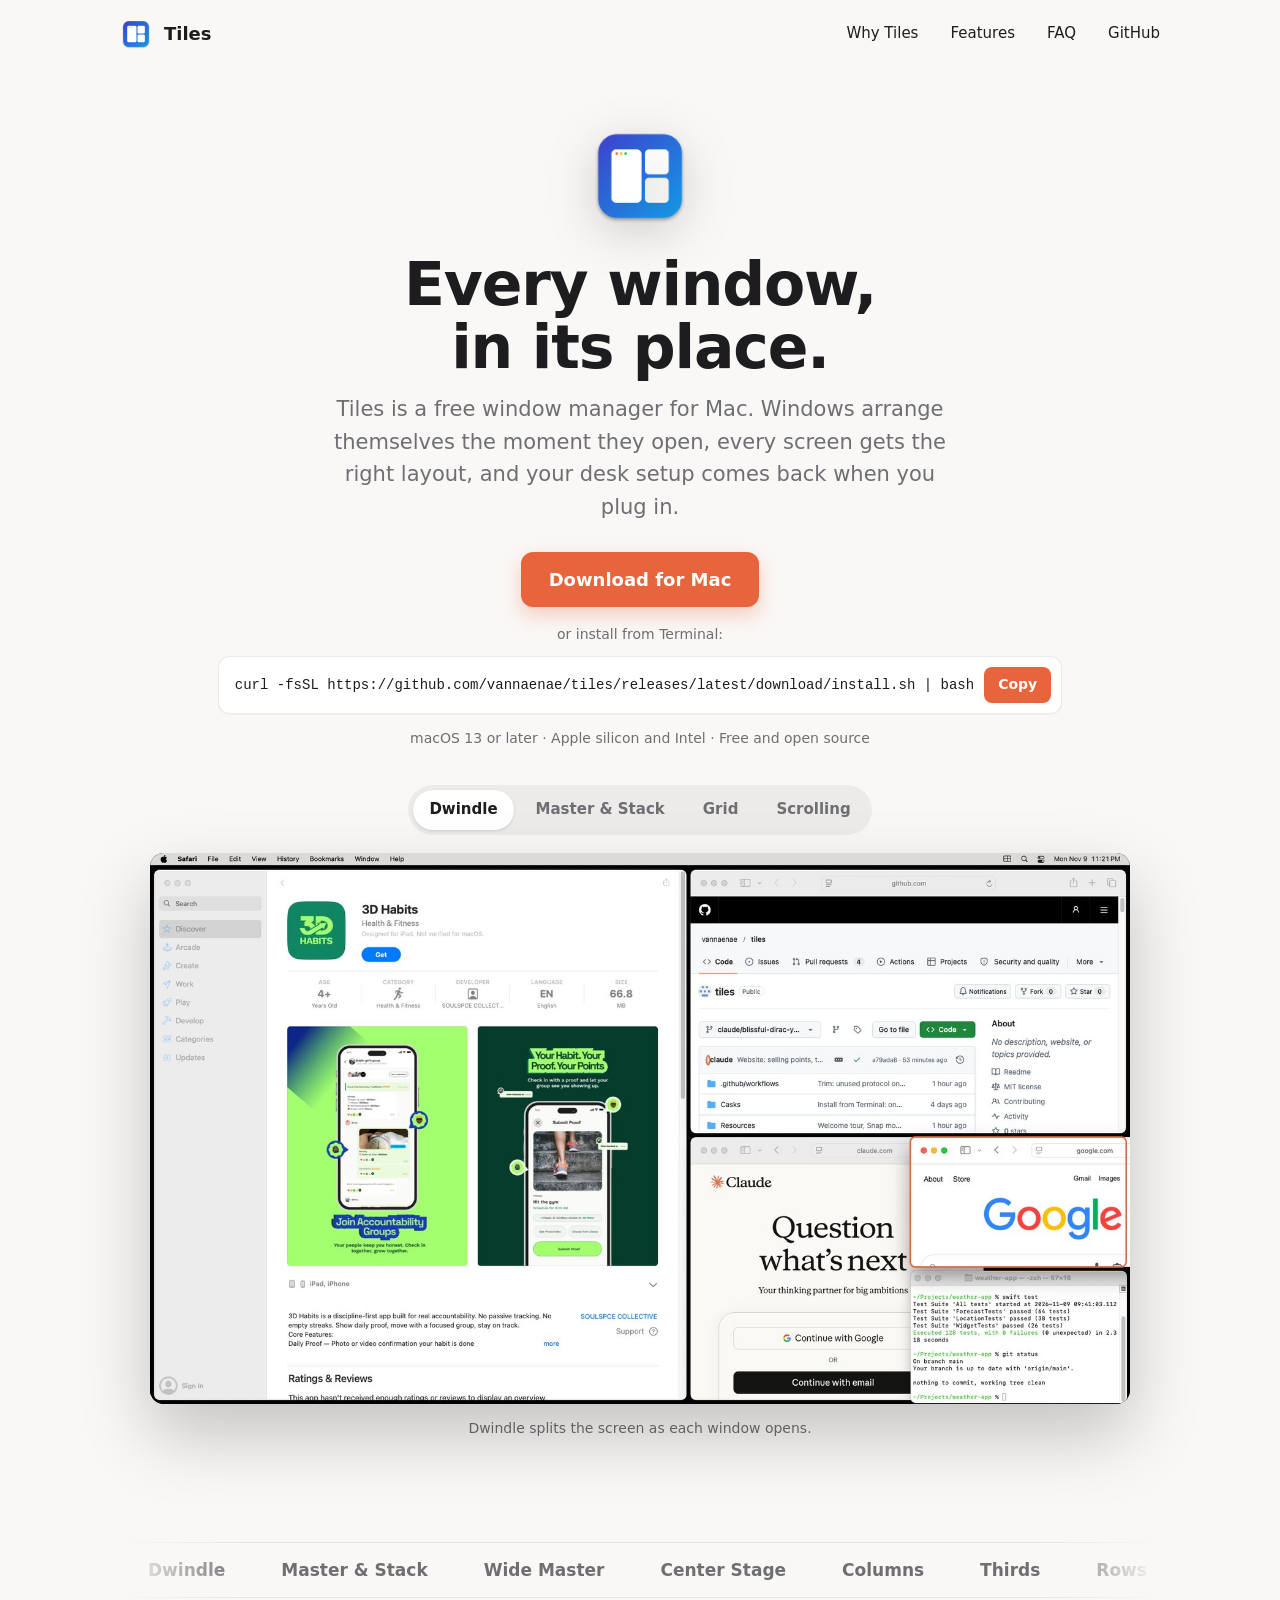
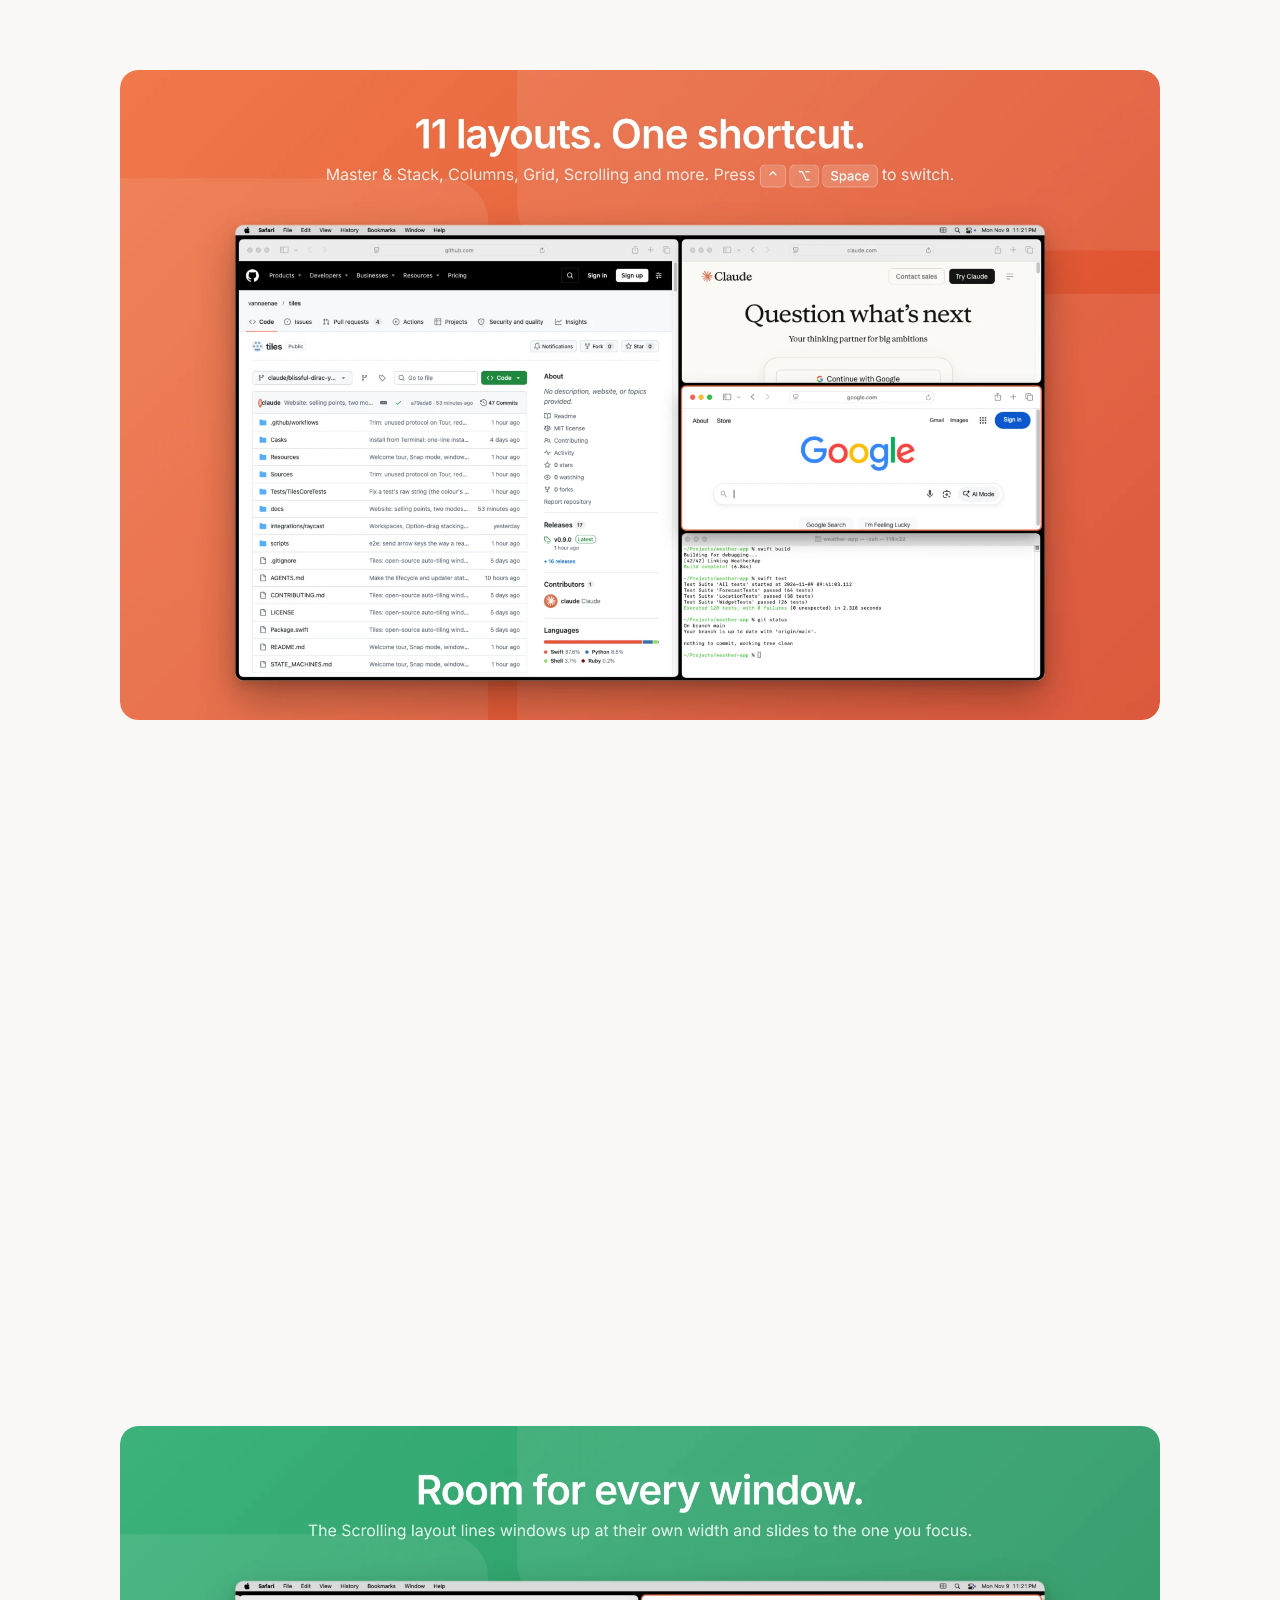
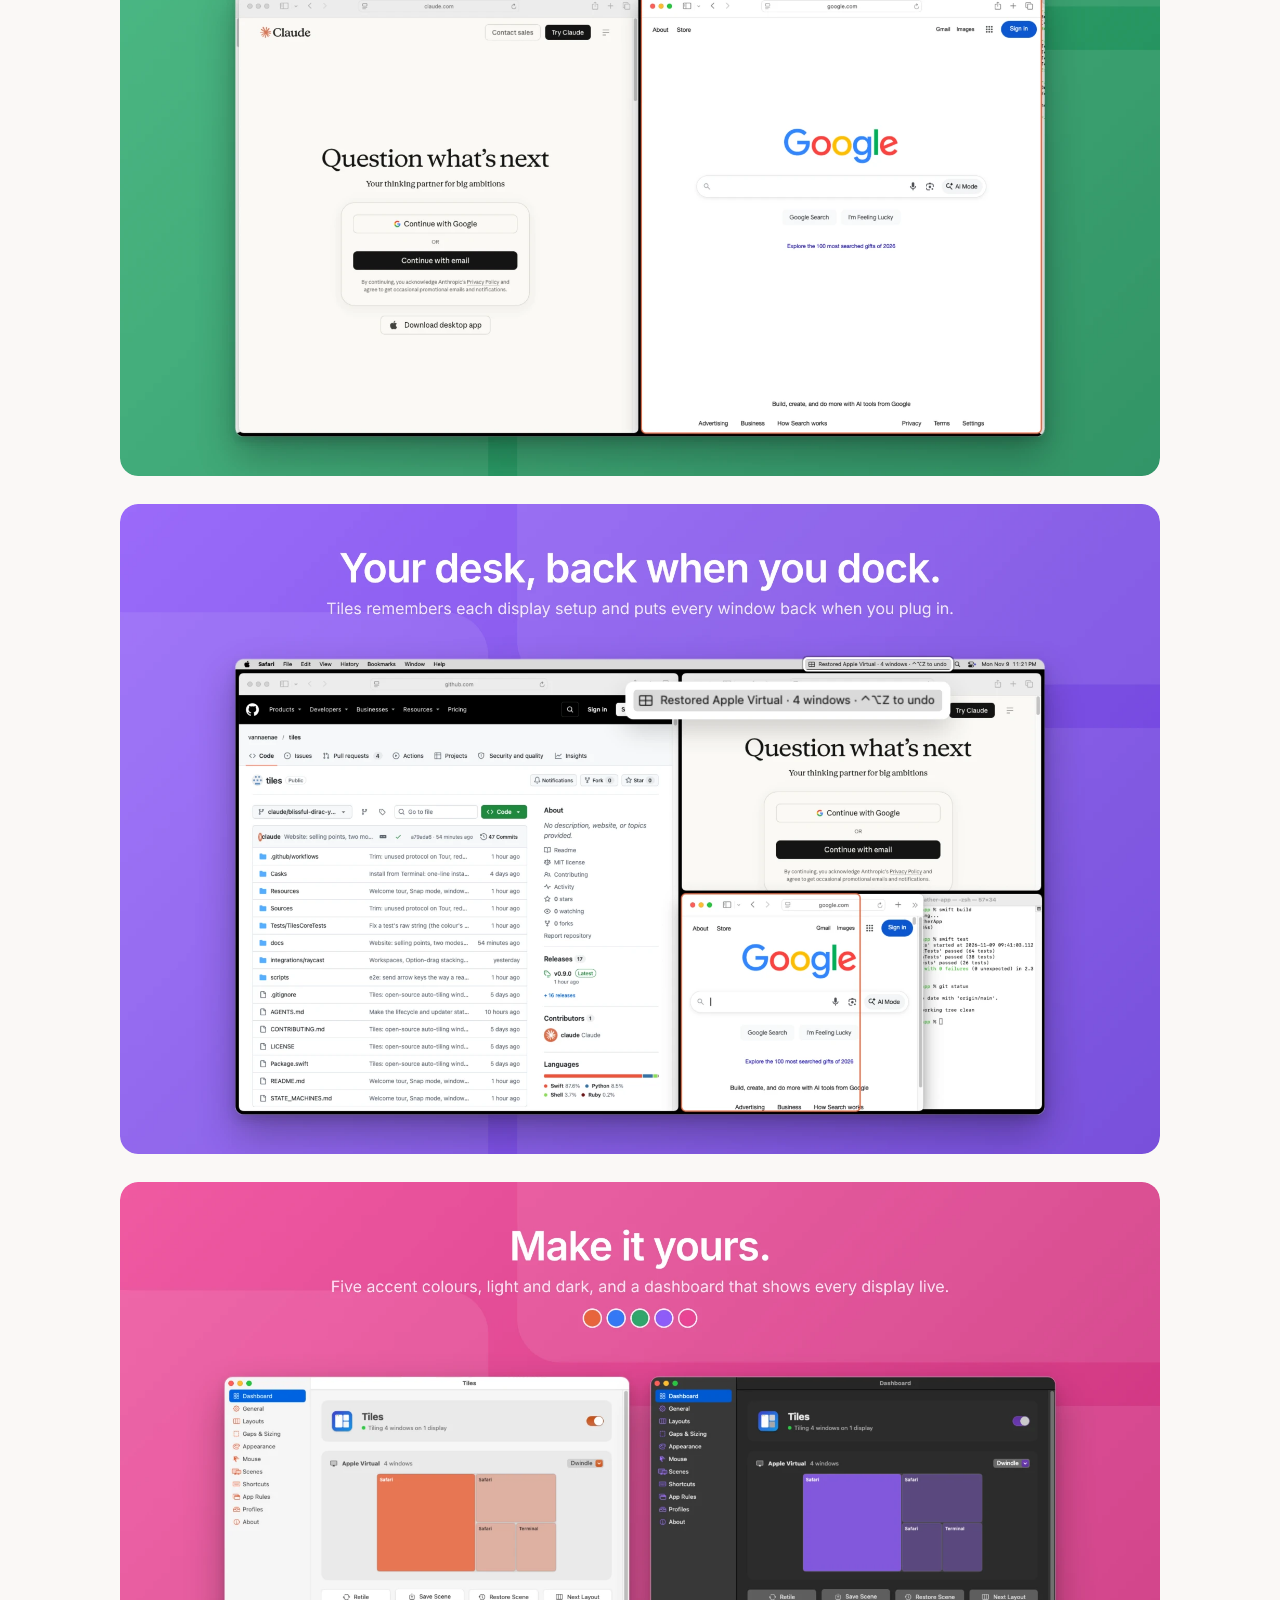
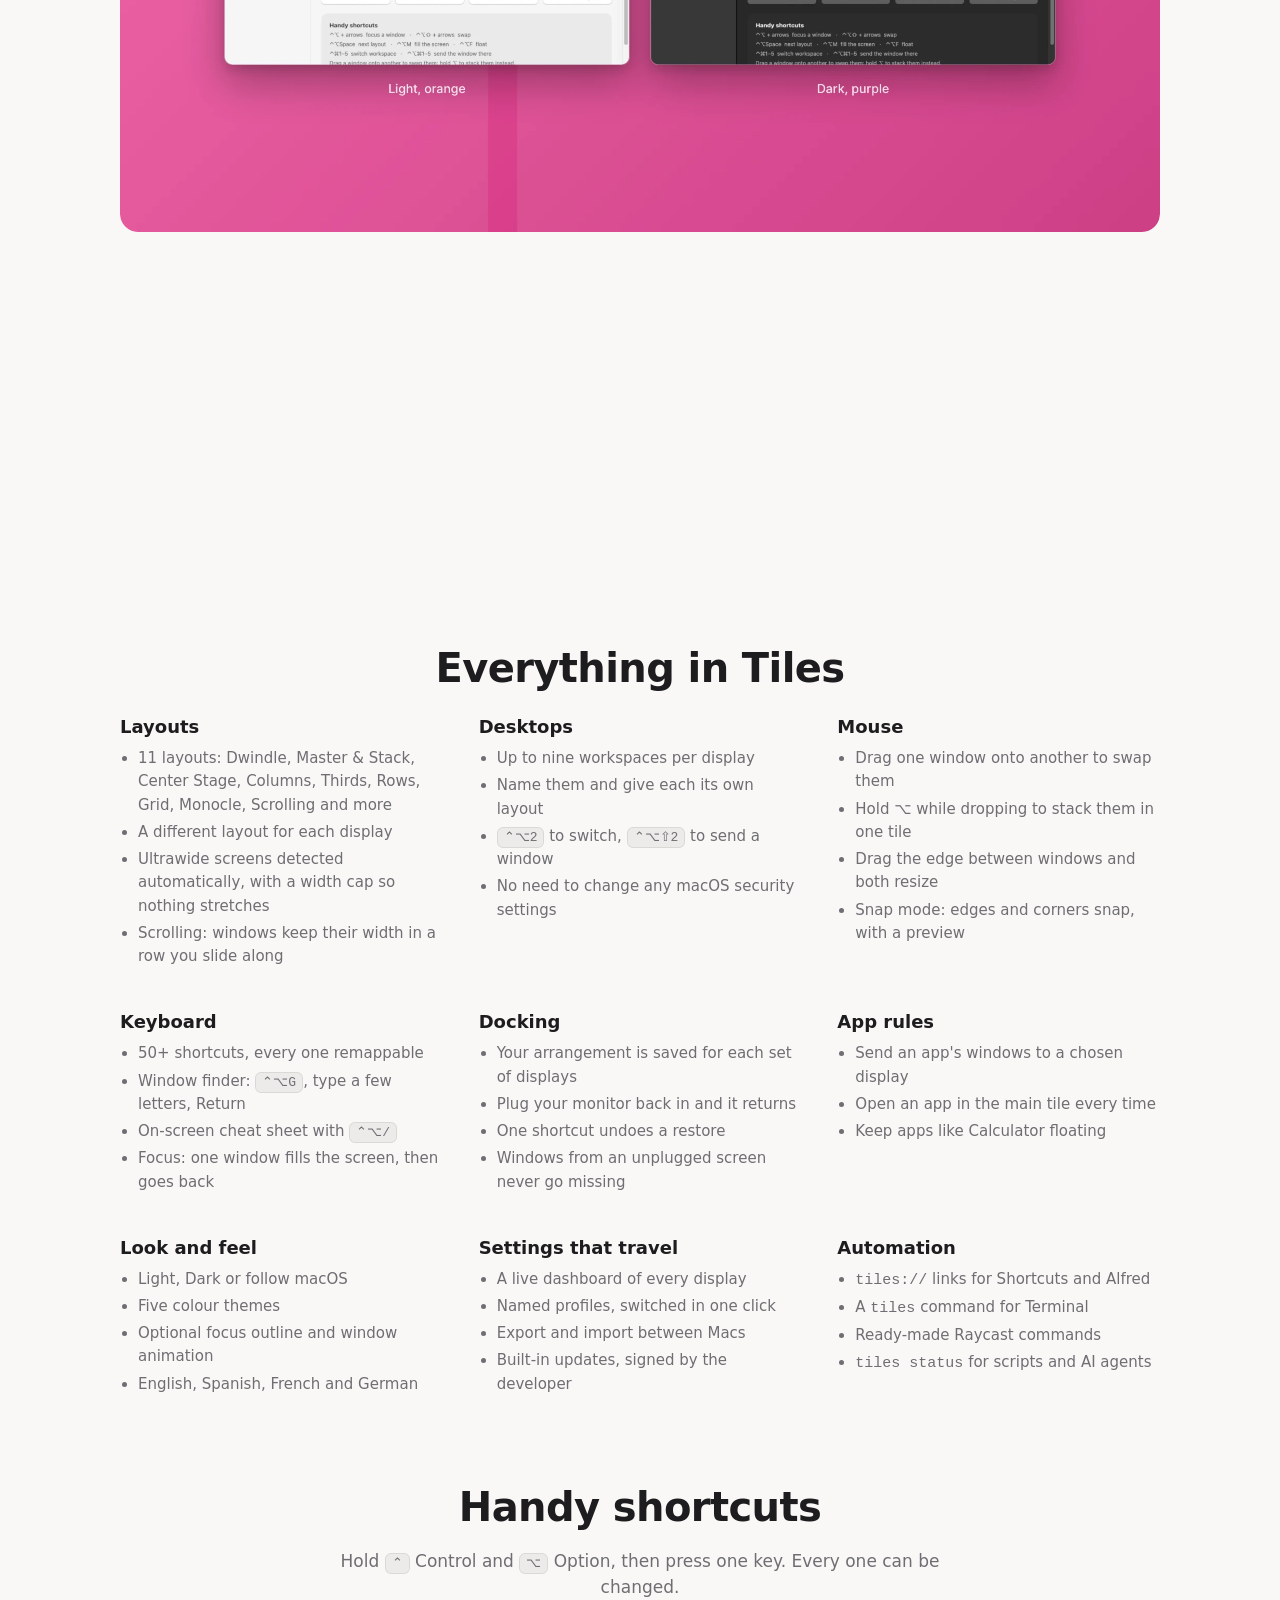
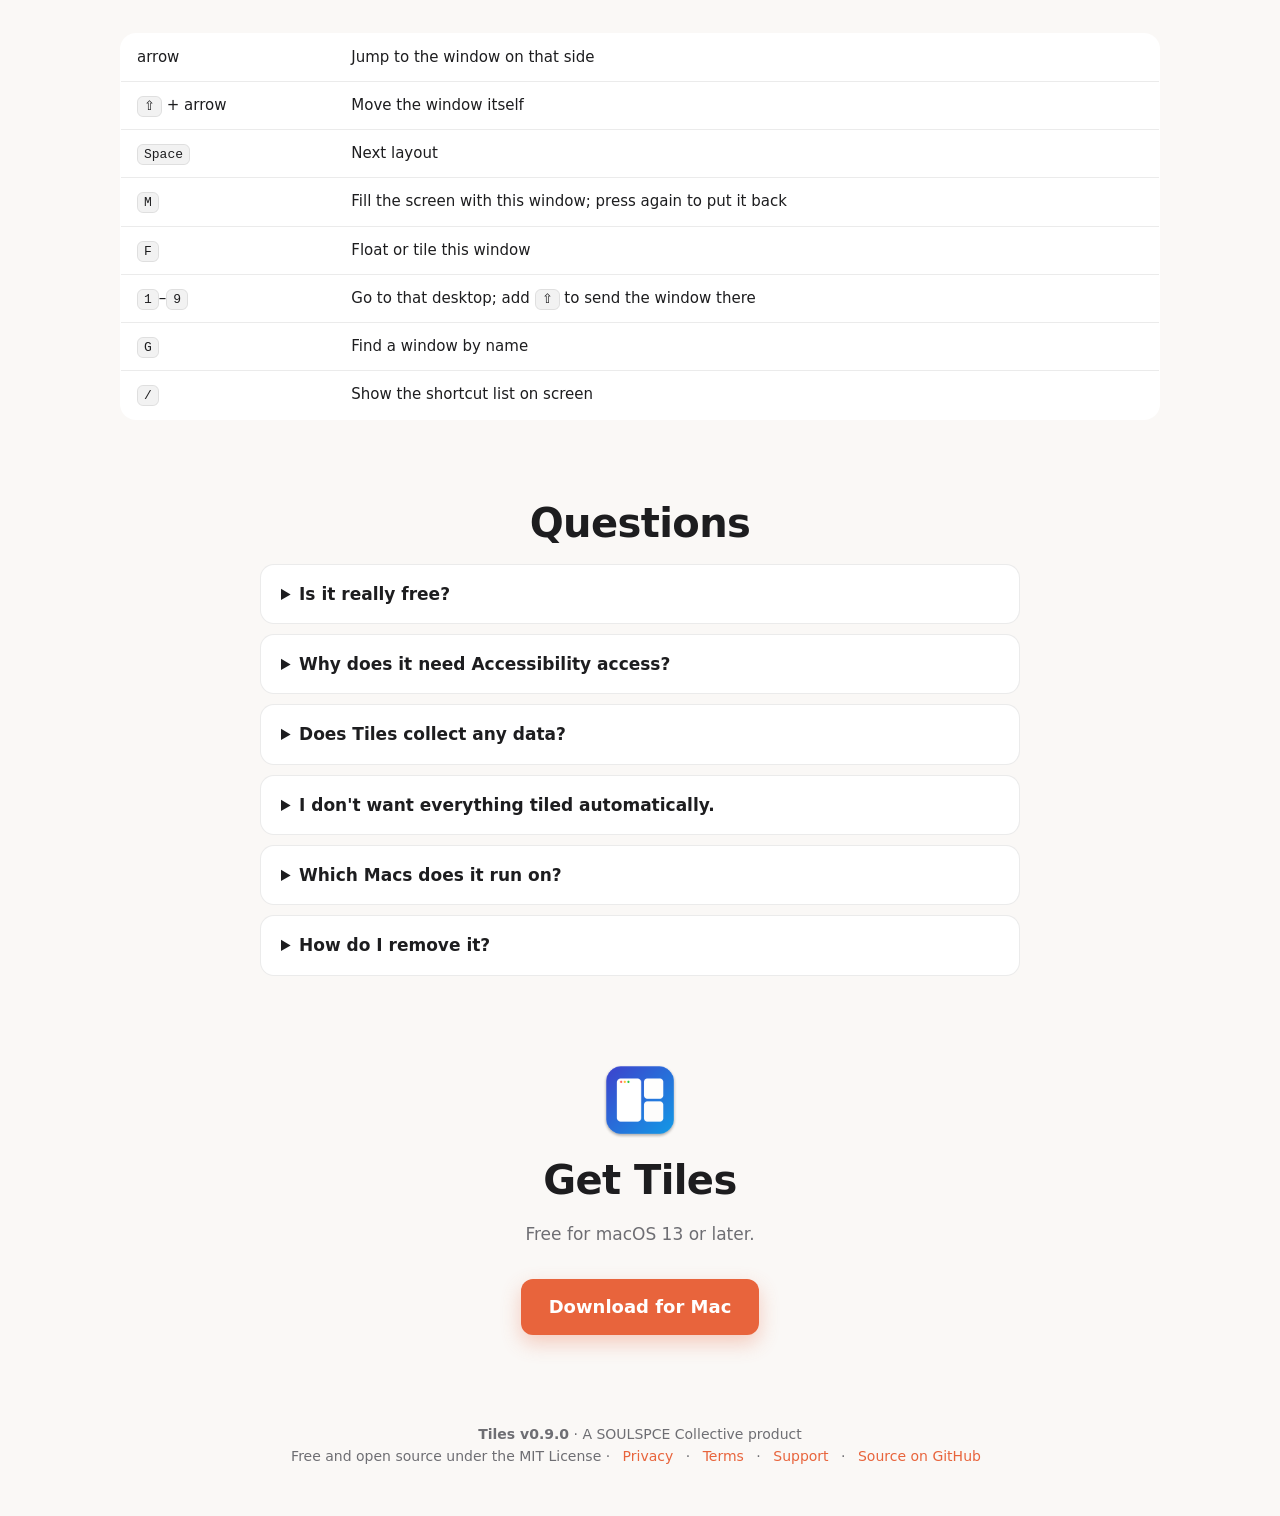
==== docs/index.html @ f6cd8b0a "Website: layout switcher with real screenshots, and a layout-name strip - The hero screenshot is now" ====
<!doctype html>
<html lang="en">
<head>
<meta charset="utf-8">
<meta name="viewport" content="width=device-width, initial-scale=1">
<title>Tiles: free auto-tiling window manager for Mac</title>
<meta name="description" content="Every window snaps into place the moment it opens. Layouts for every screen, scenes that come back when you dock. Free and open source.">
<link rel="icon" href="img/icon.png">
<meta property="og:title" content="Tiles: free auto-tiling window manager for Mac">
<meta property="og:description" content="Every window snaps into place the moment it opens. Free and open source.">
<meta property="og:image" content="img/real-apps.jpg">
<style>
:root { --accent:#E8643C; --bg:#faf8f6; --card:#fff; --text:#1d1d1f; --sec:#6e6e73; --line:rgba(0,0,0,.08); --tile2:rgba(232,100,60,.28); --screen:rgba(0,0,0,.05); }
@media (prefers-color-scheme: dark) { :root { --bg:#141416; --card:#1f1f22; --text:#f5f5f7; --sec:#a1a1a6; --line:rgba(255,255,255,.1); --tile2:rgba(232,100,60,.35); --screen:rgba(255,255,255,.06); } }
* { box-sizing:border-box; }
body { margin:0; background:var(--bg); color:var(--text); font:17px/1.55 -apple-system, BlinkMacSystemFont, "SF Pro Text", Inter, system-ui, sans-serif; -webkit-font-smoothing:antialiased; }
a { color:var(--accent); text-decoration:none; } a:hover { text-decoration:underline; }
.wrap { max-width:1080px; margin:0 auto; padding:0 20px; }
nav { display:flex; align-items:center; gap:12px; padding:18px 0; }
nav img { width:32px; height:32px; } nav b { font-size:18px; } nav .sp { flex:1; } nav a { color:var(--text); margin-left:20px; font-size:15px; }
.hero { text-align:center; padding:56px 0 32px; }
.hero img.icon { width:104px; height:104px; filter:drop-shadow(0 12px 24px rgba(0,0,0,.18)); }
h1 { font-size:clamp(36px,6vw,60px); line-height:1.05; letter-spacing:-.02em; margin:18px 0 14px; }
.lede { font-size:clamp(18px,2.4vw,21px); color:var(--sec); max-width:640px; margin:0 auto 28px; }
.install { display:inline-flex; align-items:center; gap:10px; max-width:100%; background:var(--card); border:1px solid var(--line); border-radius:12px; padding:10px 10px 10px 16px; box-shadow:0 1px 2px rgba(0,0,0,.04); }
.install code { font:14px ui-monospace, SFMono-Regular, Menlo, monospace; white-space:nowrap; overflow:auto; }
button { font:inherit; cursor:pointer; border:0; border-radius:8px; }
.copy { background:var(--accent); color:#fff; padding:7px 14px; font-size:14px; font-weight:600; }
.sub { margin-top:14px; font-size:14px; color:var(--sec); }
section { padding:72px 0 0; }
h2 { font-size:clamp(28px,4vw,40px); letter-spacing:-.015em; text-align:center; margin:0 0 10px; }
.center { text-align:center; color:var(--sec); max-width:620px; margin:0 auto 32px; }
.grid { display:grid; grid-template-columns:repeat(auto-fit,minmax(240px,1fr)); gap:28px 36px; }
.card { padding:4px 0; }
.card h3 { margin:0 0 6px; font-size:18px; } .card p { margin:0; color:var(--sec); font-size:15px; }
.card .k { font-size:22px; margin-bottom:8px; }
table { width:100%; border-collapse:collapse; background:var(--card); border-radius:16px; overflow:hidden; border:1px solid var(--line); font-size:15px; }
td, th { padding:12px 16px; border-bottom:1px solid var(--line); text-align:left; } tr:last-child td { border-bottom:0; }
kbd { font:13px ui-monospace, Menlo, monospace; background:var(--screen); border:1px solid var(--line); border-radius:6px; padding:2px 6px; }
footer { padding:72px 0 48px; text-align:center; color:var(--sec); font-size:14px; }
.btn { display:inline-block; background:var(--accent); color:#fff; font-weight:600; font-size:18px; padding:14px 28px; border-radius:12px; box-shadow:0 8px 20px rgba(232,100,60,.3); } .btn:hover { text-decoration:none; filter:brightness(1.06); }
.card ul { margin:0; padding-left:18px; color:var(--sec); font-size:15px; } .card li { margin:4px 0; }
.why { grid-template-columns:repeat(auto-fit,minmax(210px,1fr)); } .why h3 { font-size:20px; }
.faq { max-width:760px; margin:0 auto; } details { background:var(--card); border:1px solid var(--line); border-radius:14px; padding:16px 20px; margin-bottom:10px; }
summary { font-weight:600; cursor:pointer; } details p { margin:10px 0 0; color:var(--sec); }
.cta { text-align:center; } .cta .icon { width:84px; height:84px; }
footer a { margin:0 8px; }
.slides { display:grid; gap:28px; margin-bottom:28px; } .slides img { display:block; width:100%; height:auto; border-radius:18px; box-shadow:0 24px 60px rgba(0,0,0,.16); }
:root { --ease-out:cubic-bezier(0.23,1,0.32,1); --ease-in-out:cubic-bezier(0.77,0,0.175,1); }
.btn, .copy { transition:transform 140ms var(--ease-out); } .btn:active, .copy:active { transform:scale(.97); }
.js .reveal { opacity:0; transform:translateY(12px); transition:opacity 500ms var(--ease-out), transform 500ms var(--ease-out); transition-delay:calc(var(--i,0) * 60ms); }
.js .reveal[data-visible] { opacity:1; transform:none; }
.js .wipe { clip-path:inset(0 0 100% 0 round 18px); transition:clip-path 600ms var(--ease-in-out); }
.js .wipe[data-visible] { clip-path:inset(0 round 18px); }
.switch { max-width:980px; margin:36px auto 0; }
.tabs { display:inline-flex; flex-wrap:wrap; justify-content:center; gap:6px; padding:5px; margin-bottom:18px; background:var(--screen); border-radius:999px; }
.tabs button { background:none; color:var(--sec); padding:8px 16px; border-radius:999px; font-size:15px; font-weight:600; transition:background-color 200ms ease, color 200ms ease, transform 140ms var(--ease-out); }
.tabs button[aria-selected=true] { background:var(--card); color:var(--text); box-shadow:0 1px 3px rgba(0,0,0,.12); } .tabs button:active { transform:scale(.97); }
.stage { position:relative; aspect-ratio:16/9; border-radius:14px; overflow:hidden; box-shadow:0 30px 70px rgba(0,0,0,.22); background:#000; }
.stage img { position:absolute; inset:0; width:100%; height:100%; object-fit:cover; opacity:0; transform:scale(.97); transition:opacity 500ms var(--ease-in-out), transform 500ms var(--ease-in-out); }
.stage img.on { opacity:1; transform:none; }
.strip { overflow:hidden; margin-top:56px; padding:14px 0; border-block:1px solid var(--line); color:var(--sec); font-weight:600; -webkit-mask-image:linear-gradient(90deg,transparent,#000 12%,#000 88%,transparent); mask-image:linear-gradient(90deg,transparent,#000 12%,#000 88%,transparent); }
.strip > div { display:flex; width:max-content; animation:strip 40s linear infinite; } .strip span { padding:0 28px; white-space:nowrap; }
@keyframes strip { to { transform:translateX(-50%); } }
@media (hover:hover) and (pointer:fine) { .btn:hover { transform:scale(1.03); } .tabs button:hover { color:var(--text); } }
.hero > * { animation:rise 600ms var(--ease-out) backwards; } .hero > :nth-child(2) { animation-delay:60ms; } .hero > :nth-child(3) { animation-delay:120ms; } .hero > :nth-child(n+4) { animation-delay:180ms; }
@keyframes rise { from { opacity:0; transform:translateY(12px); } }
@media (prefers-reduced-motion:reduce) {
  .js .reveal { transform:none; transition:opacity 200ms ease; transition-delay:0s; }
  .js .wipe { clip-path:none; opacity:0; transition:opacity 200ms ease; } .js .wipe[data-visible] { opacity:1; }
  .hero > * { animation:none; } .strip > div { animation:none; } .stage img { transform:none; transition:opacity 200ms ease; }
}
@media (max-width:600px) { nav a.hide { display:none; } .install code { font-size:12px; } }
</style>
</head>
<body>
<div class="wrap">
  <nav>
    <img src="img/icon.png" alt=""><b>Tiles</b><span class="sp"></span>
    <a class="hide" href="#why">Why Tiles</a><a class="hide" href="#features">Features</a><a class="hide" href="#faq">FAQ</a>
    <a href="https://github.com/vannaenae/tiles">GitHub</a>
  </nav>

  <div class="hero">
    <img class="icon" src="img/icon.png" alt="Tiles icon">
    <h1>Every window,<br>in its place.</h1>
    <p class="lede">Tiles is a free window manager for Mac. Windows arrange themselves the moment they open, every screen gets the right layout, and your desk setup comes back when you plug in.</p>
    <p><a class="btn" href="https://github.com/vannaenae/tiles/releases/latest/download/Tiles.zip">Download for Mac</a></p>
    <p class="sub" style="margin-bottom:10px">or install from Terminal:</p>
    <div class="install"><code id="cmd">curl -fsSL https://github.com/vannaenae/tiles/releases/latest/download/install.sh | bash</code><button class="copy" onclick="copyCmd(this)">Copy</button></div>
    <p class="sub">macOS 13 or later · Apple silicon and Intel · Free and open source</p>
    <div class="switch">
      <div class="tabs" role="tablist" aria-label="Layouts">
        <button role="tab" aria-selected="true" data-cap="Dwindle splits the screen as each window opens.">Dwindle</button>
        <button role="tab" aria-selected="false" data-cap="Master &amp; Stack keeps one main window, with the rest stacked beside it.">Master &amp; Stack</button>
        <button role="tab" aria-selected="false" data-cap="Grid gives every window an equal share.">Grid</button>
        <button role="tab" aria-selected="false" data-cap="Scrolling keeps windows at their own width in a row you slide along.">Scrolling</button>
      </div>
      <div class="stage">
        <img class="on" width="1600" height="900" src="img/real-apps.jpg" alt="Five windows on a Mac in the Dwindle layout">
        <img loading="lazy" width="1552" height="872" src="img/layout-master.jpg" alt="Four windows in the Master and Stack layout">
        <img loading="lazy" width="1552" height="872" src="img/layout-grid.jpg" alt="Four windows in a two by two grid">
        <img loading="lazy" width="1600" height="900" src="img/scrolling.jpg" alt="Two Safari windows side by side in the Scrolling layout">
      </div>
      <p class="sub" id="cap" aria-live="polite">Dwindle splits the screen as each window opens.</p>
    </div>
  </div>

  <div class="strip" aria-hidden="true"><div>
    <span>Dwindle</span><span>Master &amp; Stack</span><span>Wide Master</span><span>Center Stage</span><span>Columns</span><span>Thirds</span><span>Rows</span><span>Grid</span><span>Monocle</span><span>Scrolling</span><span>Snap</span>
    <span>Dwindle</span><span>Master &amp; Stack</span><span>Wide Master</span><span>Center Stage</span><span>Columns</span><span>Thirds</span><span>Rows</span><span>Grid</span><span>Monocle</span><span>Scrolling</span><span>Snap</span>
  </div></div>

  <section id="look">
        <div class="slides">
      <img class="wipe" loading="lazy" width="2000" height="1250" src="img/slide-layouts.webp" alt="11 layouts, one shortcut. Master and Stack, Columns, Grid, Scrolling and more; press Control, Option, Space to switch.">
      <img class="wipe" loading="lazy" width="2000" height="1250" src="img/slide-keyboard.webp" alt="Keyboard first: shortcuts to focus a window, fill the screen and switch desktops, shown over four tiled windows.">
      <img class="wipe" loading="lazy" width="2000" height="1250" src="img/slide-scrolling.webp" alt="Room for every window. The Scrolling layout lines windows up at their own width and slides to the one you focus.">
      <img class="wipe" loading="lazy" width="2000" height="1250" src="img/slide-dock.webp" alt="Your desk, back when you dock. Tiles remembers each display setup and puts every window back when you plug in.">
      <img class="wipe" loading="lazy" width="2000" height="1250" src="img/slide-themes.webp" alt="Make it yours: five accent colours, light and dark, and a dashboard that shows every display live.">
    </div>
  </section>

  <section id="why">
    <h2>A tidy desktop, without the effort</h2>
    <div class="grid why">
      <div class="card"><h3>Zero effort</h3><p>Open an app and it lands in the right place. Close one and the rest fill the gap. No dragging, no resizing.</p></div>
      <div class="card"><h3>Easy to learn</h3><p>A welcome tour on first launch, every shortcut is <kbd>⌃⌥</kbd> plus one key, and <kbd>⌃⌥/</kbd> shows them all on screen.</p></div>
      <div class="card"><h3>Your way</h3><p>Automatic tiling, or Snap mode where windows stay put until you drag one to an edge. Switch any time.</p></div>
      <div class="card"><h3>Private by design</h3><p>No account, no analytics, no screen recording. Tiles reads window positions and app names, and nothing leaves your Mac.</p></div>
    </div>
  </section>

  <section id="features">
    <h2>Everything in Tiles</h2>
    <div class="grid">
      <div class="card"><h3>Layouts</h3><ul>
        <li>11 layouts: Dwindle, Master &amp; Stack, Center Stage, Columns, Thirds, Rows, Grid, Monocle, Scrolling and more</li>
        <li>A different layout for each display</li>
        <li>Ultrawide screens detected automatically, with a width cap so nothing stretches</li>
        <li>Scrolling: windows keep their width in a row you slide along</li></ul></div>
      <div class="card"><h3>Desktops</h3><ul>
        <li>Up to nine workspaces per display</li>
        <li>Name them and give each its own layout</li>
        <li><kbd>⌃⌥2</kbd> to switch, <kbd>⌃⌥⇧2</kbd> to send a window</li>
        <li>No need to change any macOS security settings</li></ul></div>
      <div class="card"><h3>Mouse</h3><ul>
        <li>Drag one window onto another to swap them</li>
        <li>Hold ⌥ while dropping to stack them in one tile</li>
        <li>Drag the edge between windows and both resize</li>
        <li>Snap mode: edges and corners snap, with a preview</li></ul></div>
      <div class="card"><h3>Keyboard</h3><ul>
        <li>50+ shortcuts, every one remappable</li>
        <li>Window finder: <kbd>⌃⌥G</kbd>, type a few letters, Return</li>
        <li>On-screen cheat sheet with <kbd>⌃⌥/</kbd></li>
        <li>Focus: one window fills the screen, then goes back</li></ul></div>
      <div class="card"><h3>Docking</h3><ul>
        <li>Your arrangement is saved for each set of displays</li>
        <li>Plug your monitor back in and it returns</li>
        <li>One shortcut undoes a restore</li>
        <li>Windows from an unplugged screen never go missing</li></ul></div>
      <div class="card"><h3>App rules</h3><ul>
        <li>Send an app's windows to a chosen display</li>
        <li>Open an app in the main tile every time</li>
        <li>Keep apps like Calculator floating</li></ul></div>
      <div class="card"><h3>Look and feel</h3><ul>
        <li>Light, Dark or follow macOS</li>
        <li>Five colour themes</li>
        <li>Optional focus outline and window animation</li>
        <li>English, Spanish, French and German</li></ul></div>
      <div class="card"><h3>Settings that travel</h3><ul>
        <li>A live dashboard of every display</li>
        <li>Named profiles, switched in one click</li>
        <li>Export and import between Macs</li>
        <li>Built-in updates, signed by the developer</li></ul></div>
      <div class="card"><h3>Automation</h3><ul>
        <li><code>tiles://</code> links for Shortcuts and Alfred</li>
        <li>A <code>tiles</code> command for Terminal</li>
        <li>Ready-made Raycast commands</li>
        <li><code>tiles status</code> for scripts and AI agents</li></ul></div>
    </div>
  </section>


  <section id="shortcuts">
    <h2>Handy shortcuts</h2>
    <p class="center">Hold <kbd>⌃</kbd> Control and <kbd>⌥</kbd> Option, then press one key. Every one can be changed.</p>
    <table>
      <tr><td>arrow</td><td>Jump to the window on that side</td></tr>
      <tr><td><kbd>⇧</kbd> + arrow</td><td>Move the window itself</td></tr>
      <tr><td><kbd>Space</kbd></td><td>Next layout</td></tr>
      <tr><td><kbd>M</kbd></td><td>Fill the screen with this window; press again to put it back</td></tr>
      <tr><td><kbd>F</kbd></td><td>Float or tile this window</td></tr>
      <tr><td><kbd>1</kbd>–<kbd>9</kbd></td><td>Go to that desktop; add <kbd>⇧</kbd> to send the window there</td></tr>
      <tr><td><kbd>G</kbd></td><td>Find a window by name</td></tr>
      <tr><td><kbd>/</kbd></td><td>Show the shortcut list on screen</td></tr>
    </table>
  </section>

  <section id="faq">
    <h2>Questions</h2>
    <div class="faq">
      <details><summary>Is it really free?</summary><p>Yes. Tiles is free and open source under the MIT License. There is no paid tier.</p></details>
      <details><summary>Why does it need Accessibility access?</summary><p>macOS only lets an app move other apps' windows with that permission. Tiles uses it to read window positions and app names and to move windows. It does not record your screen or read what's inside your windows.</p></details>
      <details><summary>Does Tiles collect any data?</summary><p>No. There is no account and no analytics. The only network request is a daily check with GitHub for a new version, which you can switch off. See the <a href="privacy.html">privacy policy</a>.</p></details>
      <details><summary>I don't want everything tiled automatically.</summary><p>Choose Snap mode in Settings. Windows stay where you put them, and dragging one to a screen edge snaps it. You can also float a single window or a whole app.</p></details>
      <details><summary>Which Macs does it run on?</summary><p>macOS 13 Ventura or later, on Apple silicon and Intel.</p></details>
      <details><summary>How do I remove it?</summary><p>Quit Tiles and drag it from Applications to the Bin. Your windows go back to normal straight away.</p></details>
    </div>
  </section>

  <section class="cta">
    <img class="icon" src="img/icon.png" alt="">
    <h2>Get Tiles</h2>
    <p class="center">Free for macOS 13 or later.</p>
    <p><a class="btn" href="https://github.com/vannaenae/tiles/releases/latest/download/Tiles.zip">Download for Mac</a></p>
  </section>

  <footer>
    <strong>Tiles <span data-version>v0.9.0</span></strong> · A SOULSPCE Collective product<br>
    Free and open source under the MIT License · <a href="privacy.html">Privacy</a> · <a href="terms.html">Terms</a> · <a href="support.html">Support</a> · <a href="https://github.com/vannaenae/tiles">Source on GitHub</a>
  </footer>
</div>
<script>
function copyCmd(b) { navigator.clipboard.writeText(document.getElementById('cmd').textContent).then(() => { b.textContent = 'Copied'; setTimeout(() => b.textContent = 'Copy', 1500); }); }
</script>
<script>
// Scroll reveal, once per element. Without JS (or IntersectionObserver) everything is simply visible.
if ('IntersectionObserver' in window) {
  document.documentElement.classList.add('js');
  document.querySelectorAll('section h2, section .center, .card, table, details, .cta .icon, .cta .btn').forEach(el => el.classList.add('reveal'));
  document.querySelectorAll('.grid, .faq').forEach(g => [...g.children].forEach((el, i) => el.style.setProperty('--i', i % 4)));
  const seen = new IntersectionObserver(entries => entries.forEach(e => { if (e.isIntersecting) { e.target.dataset.visible = ''; seen.unobserve(e.target); } }), { rootMargin: '0px 0px -80px 0px' });
  document.querySelectorAll('.reveal, .wipe').forEach(el => seen.observe(el));
}
</script>
<script>
// Layout switcher: click a tab to see that layout. It plays through by itself until you touch it.
(() => {
  const tabs = [...document.querySelectorAll('.tabs button')], shots = [...document.querySelectorAll('.stage img')], cap = document.getElementById('cap');
  let current = 0;
  const show = i => { current = i; tabs.forEach((t, k) => t.setAttribute('aria-selected', k === i)); shots.forEach((im, k) => im.classList.toggle('on', k === i)); cap.textContent = tabs[i].dataset.cap; };
  let auto = matchMedia('(prefers-reduced-motion: reduce)').matches ? 0 : setInterval(() => show((current + 1) % tabs.length), 4000);
  const stop = () => { clearInterval(auto); auto = 0; };
  tabs.forEach((t, i) => t.addEventListener('click', () => { stop(); show(i); }));
  document.querySelector('.stage').addEventListener('pointerenter', stop);
})();
</script>
<script src="version.js" defer></script>
</body>
</html>
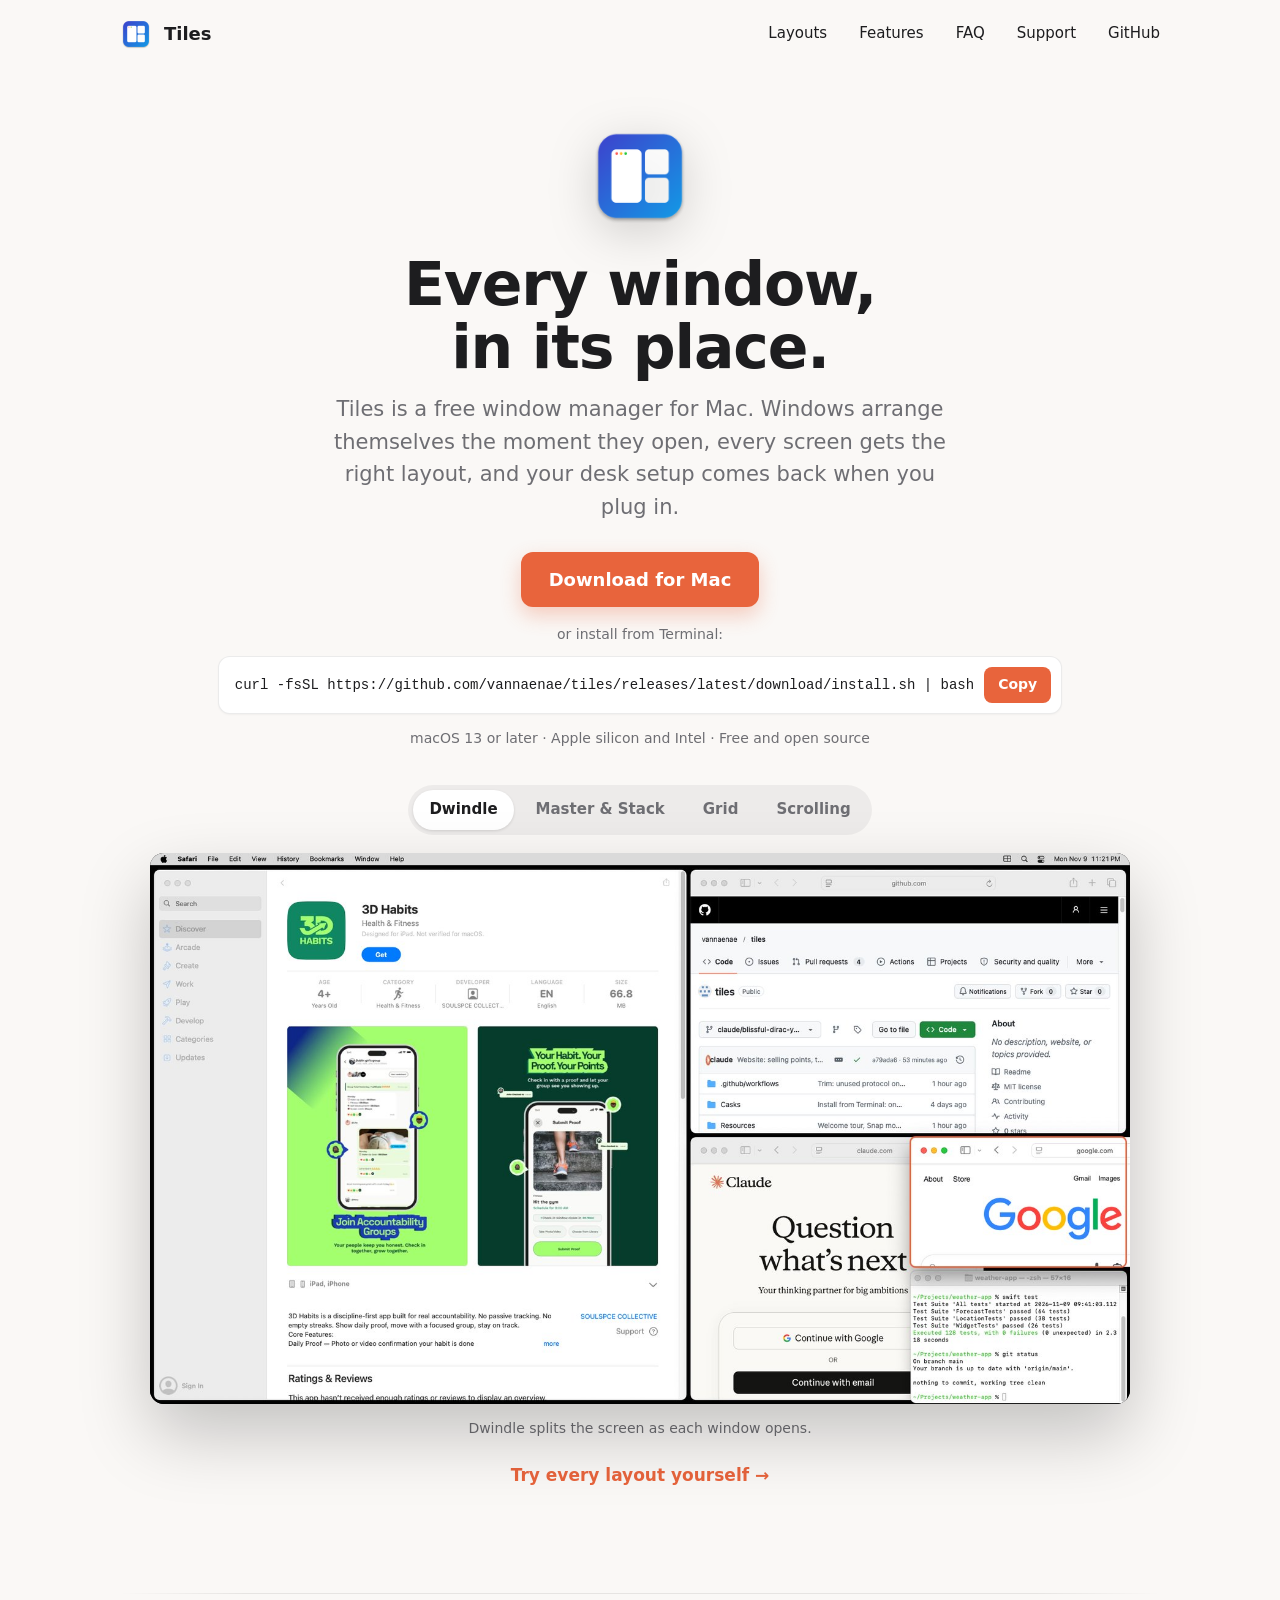
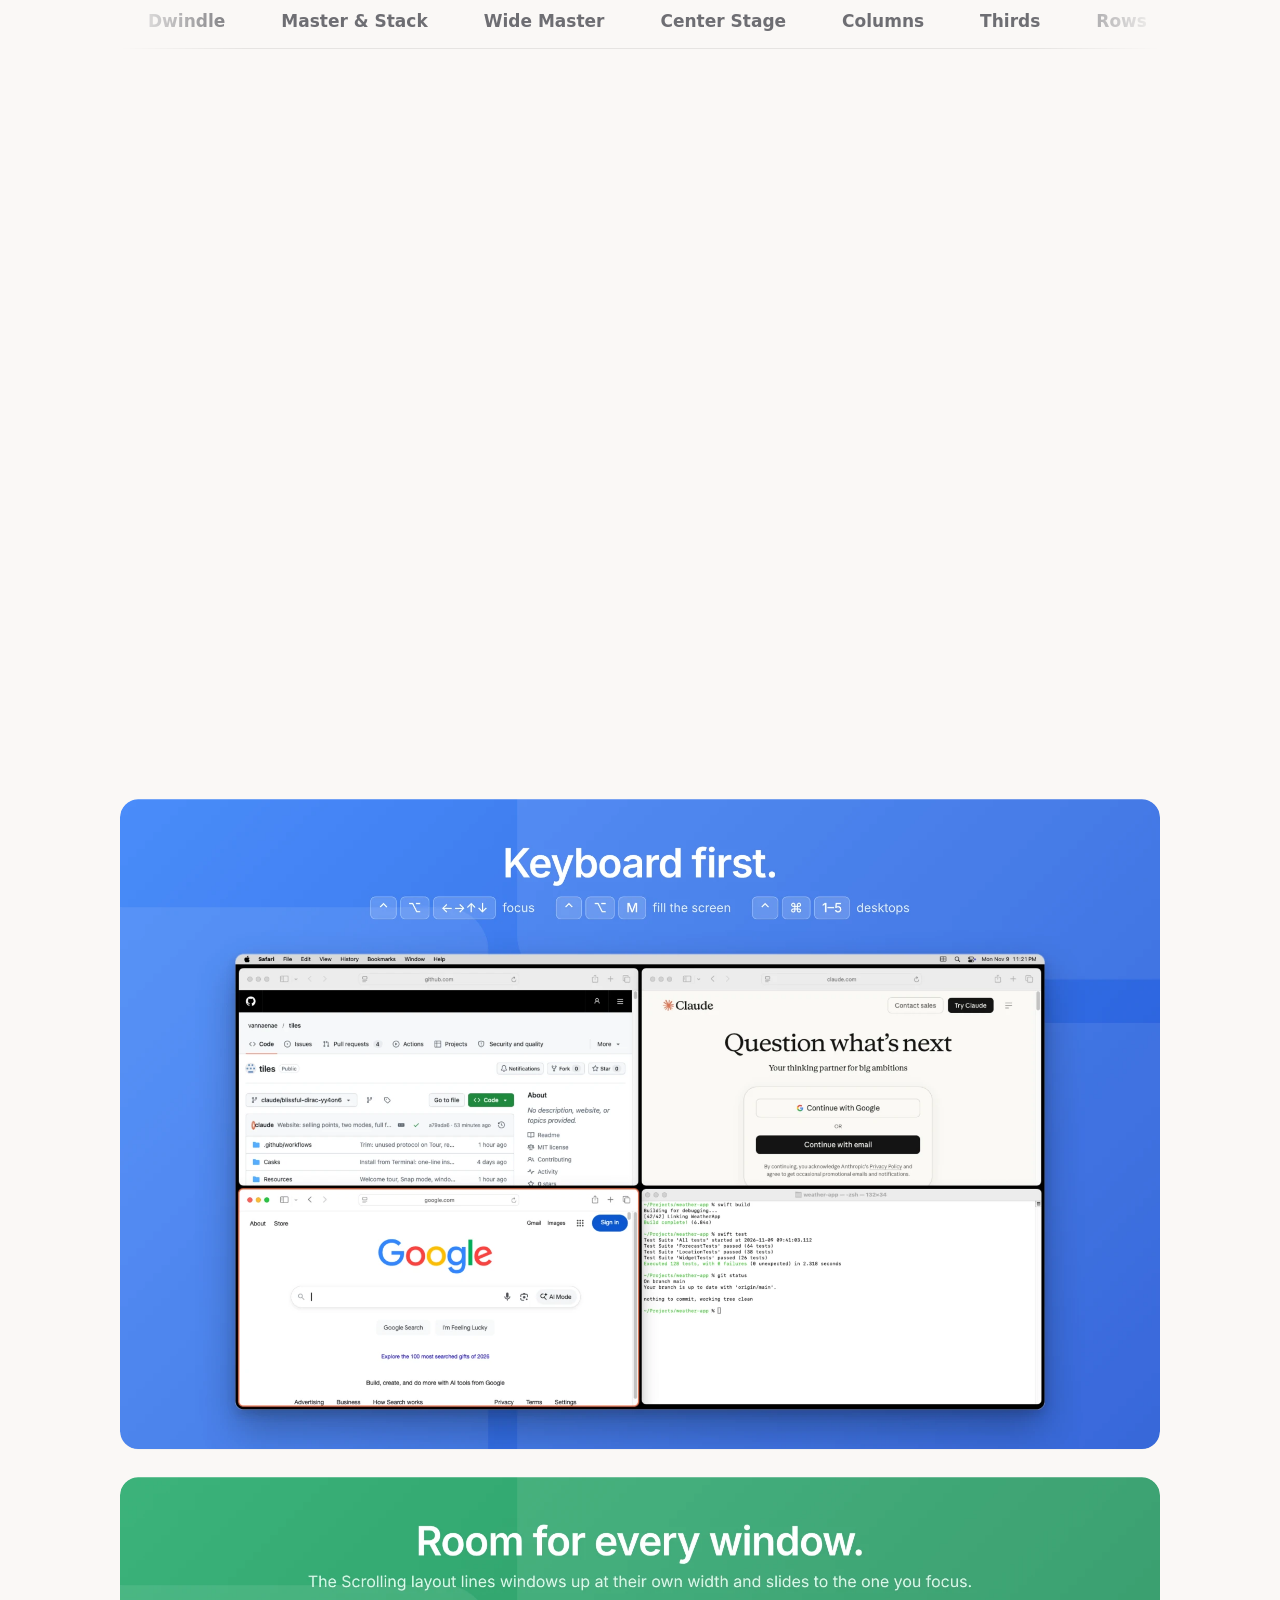
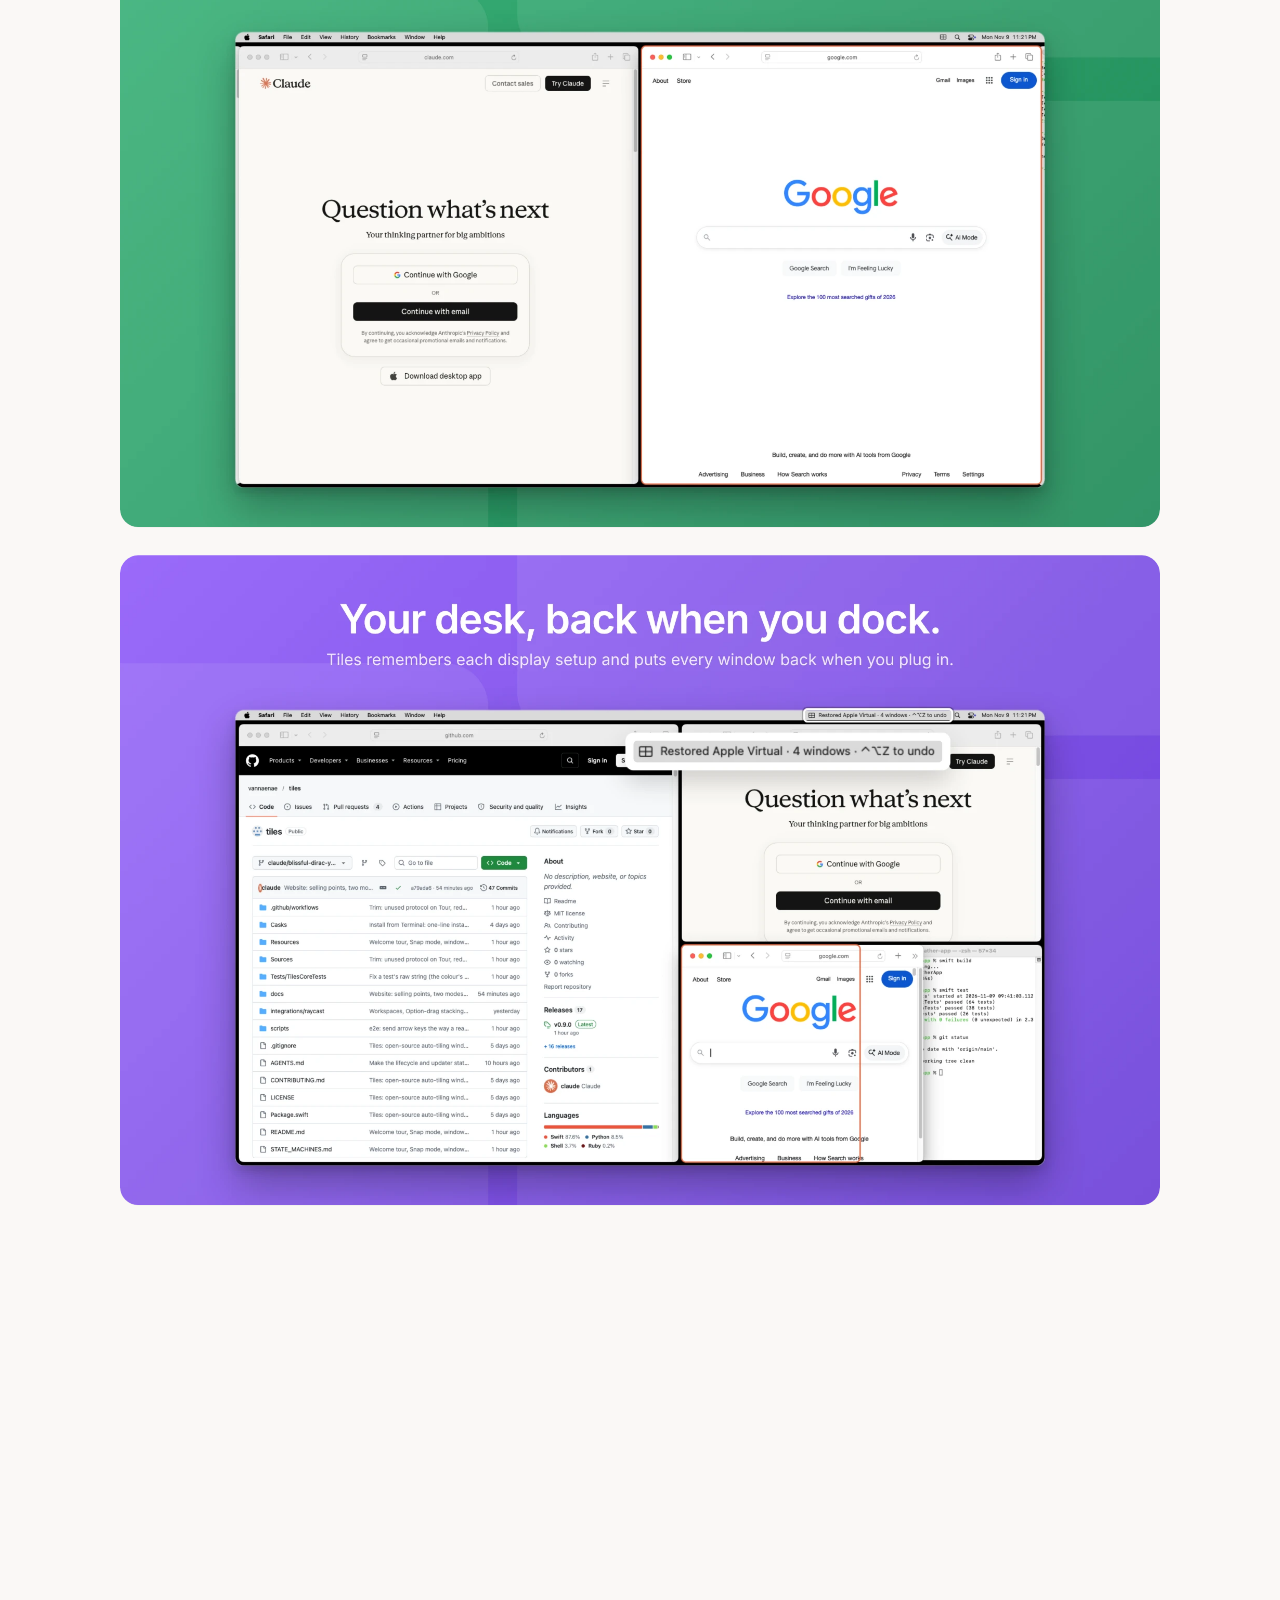
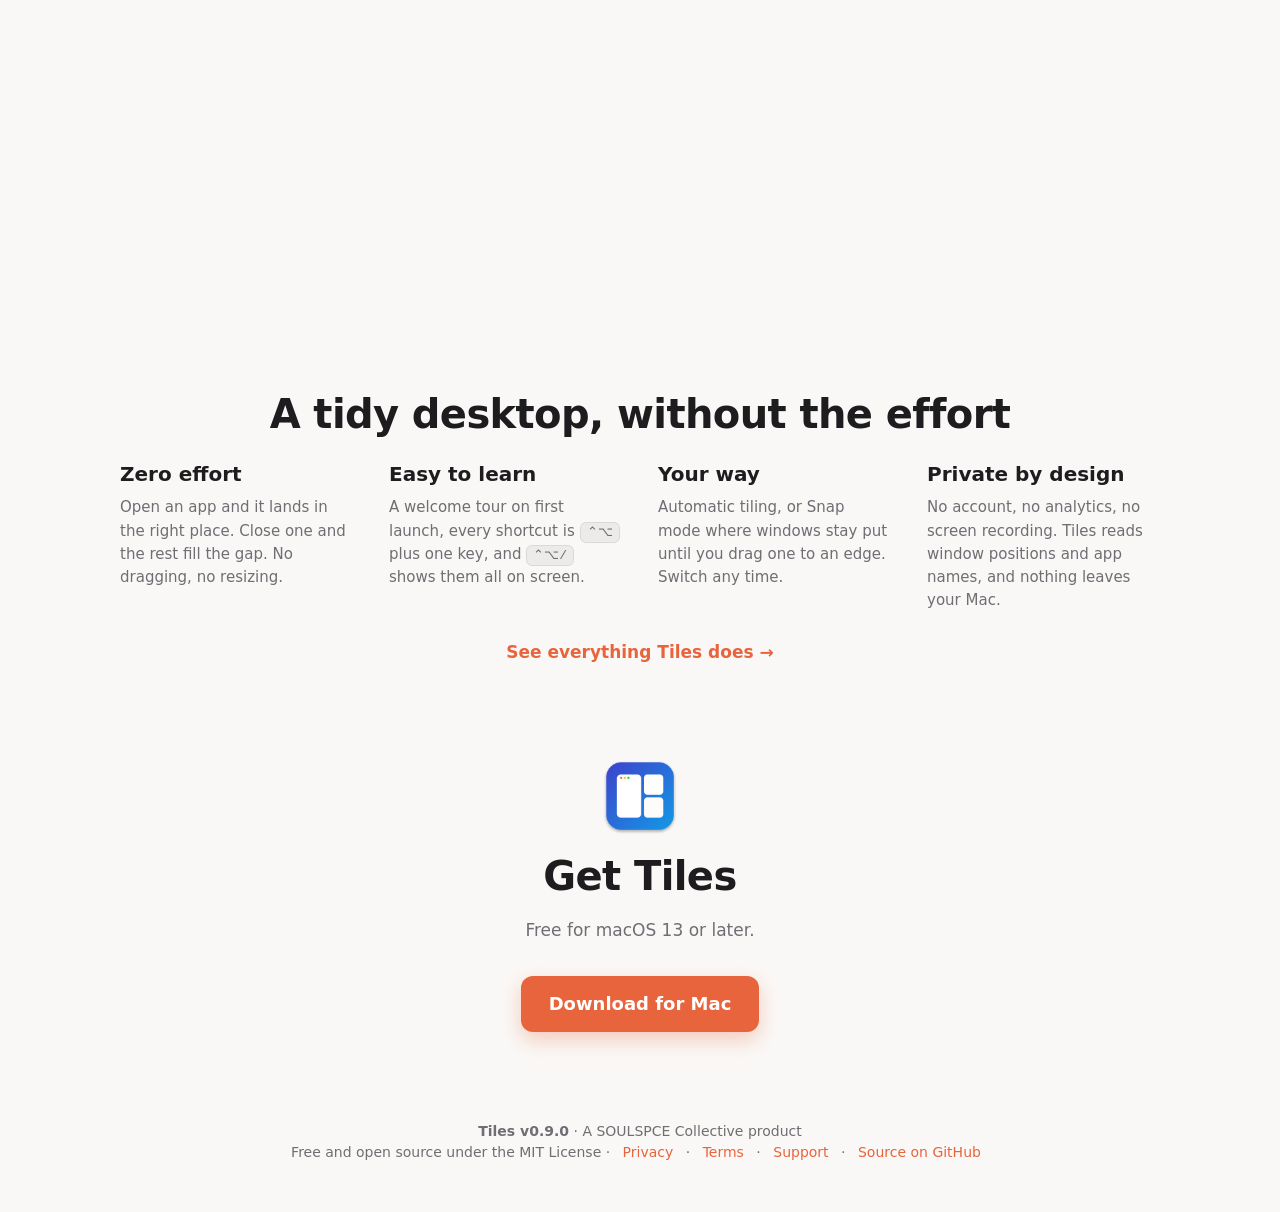
==== commit 464b5efc: "Website: several pages, and an interactive layout playground with real windows - Home, Layouts, Feat" ====
--- a/docs/index.html
+++ b/docs/index.html
@@ -7,77 +7,15 @@
 <meta name="description" content="Every window snaps into place the moment it opens. Layouts for every screen, scenes that come back when you dock. Free and open source.">
 <link rel="icon" href="img/icon.png">
 <meta property="og:title" content="Tiles: free auto-tiling window manager for Mac">
-<meta property="og:description" content="Every window snaps into place the moment it opens. Free and open source.">
+<meta property="og:description" content="Every window snaps into place the moment it opens. Layouts for every screen, scenes that come back when you dock. Free and open source.">
 <meta property="og:image" content="img/real-apps.jpg">
-<style>
-:root { --accent:#E8643C; --bg:#faf8f6; --card:#fff; --text:#1d1d1f; --sec:#6e6e73; --line:rgba(0,0,0,.08); --tile2:rgba(232,100,60,.28); --screen:rgba(0,0,0,.05); }
-@media (prefers-color-scheme: dark) { :root { --bg:#141416; --card:#1f1f22; --text:#f5f5f7; --sec:#a1a1a6; --line:rgba(255,255,255,.1); --tile2:rgba(232,100,60,.35); --screen:rgba(255,255,255,.06); } }
-* { box-sizing:border-box; }
-body { margin:0; background:var(--bg); color:var(--text); font:17px/1.55 -apple-system, BlinkMacSystemFont, "SF Pro Text", Inter, system-ui, sans-serif; -webkit-font-smoothing:antialiased; }
-a { color:var(--accent); text-decoration:none; } a:hover { text-decoration:underline; }
-.wrap { max-width:1080px; margin:0 auto; padding:0 20px; }
-nav { display:flex; align-items:center; gap:12px; padding:18px 0; }
-nav img { width:32px; height:32px; } nav b { font-size:18px; } nav .sp { flex:1; } nav a { color:var(--text); margin-left:20px; font-size:15px; }
-.hero { text-align:center; padding:56px 0 32px; }
-.hero img.icon { width:104px; height:104px; filter:drop-shadow(0 12px 24px rgba(0,0,0,.18)); }
-h1 { font-size:clamp(36px,6vw,60px); line-height:1.05; letter-spacing:-.02em; margin:18px 0 14px; }
-.lede { font-size:clamp(18px,2.4vw,21px); color:var(--sec); max-width:640px; margin:0 auto 28px; }
-.install { display:inline-flex; align-items:center; gap:10px; max-width:100%; background:var(--card); border:1px solid var(--line); border-radius:12px; padding:10px 10px 10px 16px; box-shadow:0 1px 2px rgba(0,0,0,.04); }
-.install code { font:14px ui-monospace, SFMono-Regular, Menlo, monospace; white-space:nowrap; overflow:auto; }
-button { font:inherit; cursor:pointer; border:0; border-radius:8px; }
-.copy { background:var(--accent); color:#fff; padding:7px 14px; font-size:14px; font-weight:600; }
-.sub { margin-top:14px; font-size:14px; color:var(--sec); }
-section { padding:72px 0 0; }
-h2 { font-size:clamp(28px,4vw,40px); letter-spacing:-.015em; text-align:center; margin:0 0 10px; }
-.center { text-align:center; color:var(--sec); max-width:620px; margin:0 auto 32px; }
-.grid { display:grid; grid-template-columns:repeat(auto-fit,minmax(240px,1fr)); gap:28px 36px; }
-.card { padding:4px 0; }
-.card h3 { margin:0 0 6px; font-size:18px; } .card p { margin:0; color:var(--sec); font-size:15px; }
-.card .k { font-size:22px; margin-bottom:8px; }
-table { width:100%; border-collapse:collapse; background:var(--card); border-radius:16px; overflow:hidden; border:1px solid var(--line); font-size:15px; }
-td, th { padding:12px 16px; border-bottom:1px solid var(--line); text-align:left; } tr:last-child td { border-bottom:0; }
-kbd { font:13px ui-monospace, Menlo, monospace; background:var(--screen); border:1px solid var(--line); border-radius:6px; padding:2px 6px; }
-footer { padding:72px 0 48px; text-align:center; color:var(--sec); font-size:14px; }
-.btn { display:inline-block; background:var(--accent); color:#fff; font-weight:600; font-size:18px; padding:14px 28px; border-radius:12px; box-shadow:0 8px 20px rgba(232,100,60,.3); } .btn:hover { text-decoration:none; filter:brightness(1.06); }
-.card ul { margin:0; padding-left:18px; color:var(--sec); font-size:15px; } .card li { margin:4px 0; }
-.why { grid-template-columns:repeat(auto-fit,minmax(210px,1fr)); } .why h3 { font-size:20px; }
-.faq { max-width:760px; margin:0 auto; } details { background:var(--card); border:1px solid var(--line); border-radius:14px; padding:16px 20px; margin-bottom:10px; }
-summary { font-weight:600; cursor:pointer; } details p { margin:10px 0 0; color:var(--sec); }
-.cta { text-align:center; } .cta .icon { width:84px; height:84px; }
-footer a { margin:0 8px; }
-.slides { display:grid; gap:28px; margin-bottom:28px; } .slides img { display:block; width:100%; height:auto; border-radius:18px; box-shadow:0 24px 60px rgba(0,0,0,.16); }
-:root { --ease-out:cubic-bezier(0.23,1,0.32,1); --ease-in-out:cubic-bezier(0.77,0,0.175,1); }
-.btn, .copy { transition:transform 140ms var(--ease-out); } .btn:active, .copy:active { transform:scale(.97); }
-.js .reveal { opacity:0; transform:translateY(12px); transition:opacity 500ms var(--ease-out), transform 500ms var(--ease-out); transition-delay:calc(var(--i,0) * 60ms); }
-.js .reveal[data-visible] { opacity:1; transform:none; }
-.js .wipe { clip-path:inset(0 0 100% 0 round 18px); transition:clip-path 600ms var(--ease-in-out); }
-.js .wipe[data-visible] { clip-path:inset(0 round 18px); }
-.switch { max-width:980px; margin:36px auto 0; }
-.tabs { display:inline-flex; flex-wrap:wrap; justify-content:center; gap:6px; padding:5px; margin-bottom:18px; background:var(--screen); border-radius:999px; }
-.tabs button { background:none; color:var(--sec); padding:8px 16px; border-radius:999px; font-size:15px; font-weight:600; transition:background-color 200ms ease, color 200ms ease, transform 140ms var(--ease-out); }
-.tabs button[aria-selected=true] { background:var(--card); color:var(--text); box-shadow:0 1px 3px rgba(0,0,0,.12); } .tabs button:active { transform:scale(.97); }
-.stage { position:relative; aspect-ratio:16/9; border-radius:14px; overflow:hidden; box-shadow:0 30px 70px rgba(0,0,0,.22); background:#000; }
-.stage img { position:absolute; inset:0; width:100%; height:100%; object-fit:cover; opacity:0; transform:scale(.97); transition:opacity 500ms var(--ease-in-out), transform 500ms var(--ease-in-out); }
-.stage img.on { opacity:1; transform:none; }
-.strip { overflow:hidden; margin-top:56px; padding:14px 0; border-block:1px solid var(--line); color:var(--sec); font-weight:600; -webkit-mask-image:linear-gradient(90deg,transparent,#000 12%,#000 88%,transparent); mask-image:linear-gradient(90deg,transparent,#000 12%,#000 88%,transparent); }
-.strip > div { display:flex; width:max-content; animation:strip 40s linear infinite; } .strip span { padding:0 28px; white-space:nowrap; }
-@keyframes strip { to { transform:translateX(-50%); } }
-@media (hover:hover) and (pointer:fine) { .btn:hover { transform:scale(1.03); } .tabs button:hover { color:var(--text); } }
-.hero > * { animation:rise 600ms var(--ease-out) backwards; } .hero > :nth-child(2) { animation-delay:60ms; } .hero > :nth-child(3) { animation-delay:120ms; } .hero > :nth-child(n+4) { animation-delay:180ms; }
-@keyframes rise { from { opacity:0; transform:translateY(12px); } }
-@media (prefers-reduced-motion:reduce) {
-  .js .reveal { transform:none; transition:opacity 200ms ease; transition-delay:0s; }
-  .js .wipe { clip-path:none; opacity:0; transition:opacity 200ms ease; } .js .wipe[data-visible] { opacity:1; }
-  .hero > * { animation:none; } .strip > div { animation:none; } .stage img { transform:none; transition:opacity 200ms ease; }
-}
-@media (max-width:600px) { nav a.hide { display:none; } .install code { font-size:12px; } }
-</style>
+<link rel="stylesheet" href="site.css">
 </head>
 <body>
 <div class="wrap">
   <nav>
-    <img src="img/icon.png" alt=""><b>Tiles</b><span class="sp"></span>
-    <a class="hide" href="#why">Why Tiles</a><a class="hide" href="#features">Features</a><a class="hide" href="#faq">FAQ</a>
+    <a class="home" href="./"><img src="img/icon.png" alt=""><b>Tiles</b></a><span class="sp"></span>
+    <a class="hide" href="layouts.html">Layouts</a><a class="hide" href="features.html">Features</a><a class="hide" href="faq.html">FAQ</a><a class="hide" href="support.html">Support</a>
     <a href="https://github.com/vannaenae/tiles">GitHub</a>
   </nav>
 
@@ -103,6 +41,7 @@
         <img loading="lazy" width="1600" height="900" src="img/scrolling.jpg" alt="Two Safari windows side by side in the Scrolling layout">
       </div>
       <p class="sub" id="cap" aria-live="polite">Dwindle splits the screen as each window opens.</p>
+      <p class="more"><a href="layouts.html">Try every layout yourself →</a></p>
     </div>
   </div>
 
@@ -129,84 +68,7 @@
       <div class="card"><h3>Your way</h3><p>Automatic tiling, or Snap mode where windows stay put until you drag one to an edge. Switch any time.</p></div>
       <div class="card"><h3>Private by design</h3><p>No account, no analytics, no screen recording. Tiles reads window positions and app names, and nothing leaves your Mac.</p></div>
     </div>
-  </section>
-
-  <section id="features">
-    <h2>Everything in Tiles</h2>
-    <div class="grid">
-      <div class="card"><h3>Layouts</h3><ul>
-        <li>11 layouts: Dwindle, Master &amp; Stack, Center Stage, Columns, Thirds, Rows, Grid, Monocle, Scrolling and more</li>
-        <li>A different layout for each display</li>
-        <li>Ultrawide screens detected automatically, with a width cap so nothing stretches</li>
-        <li>Scrolling: windows keep their width in a row you slide along</li></ul></div>
-      <div class="card"><h3>Desktops</h3><ul>
-        <li>Up to nine workspaces per display</li>
-        <li>Name them and give each its own layout</li>
-        <li><kbd>⌃⌥2</kbd> to switch, <kbd>⌃⌥⇧2</kbd> to send a window</li>
-        <li>No need to change any macOS security settings</li></ul></div>
-      <div class="card"><h3>Mouse</h3><ul>
-        <li>Drag one window onto another to swap them</li>
-        <li>Hold ⌥ while dropping to stack them in one tile</li>
-        <li>Drag the edge between windows and both resize</li>
-        <li>Snap mode: edges and corners snap, with a preview</li></ul></div>
-      <div class="card"><h3>Keyboard</h3><ul>
-        <li>50+ shortcuts, every one remappable</li>
-        <li>Window finder: <kbd>⌃⌥G</kbd>, type a few letters, Return</li>
-        <li>On-screen cheat sheet with <kbd>⌃⌥/</kbd></li>
-        <li>Focus: one window fills the screen, then goes back</li></ul></div>
-      <div class="card"><h3>Docking</h3><ul>
-        <li>Your arrangement is saved for each set of displays</li>
-        <li>Plug your monitor back in and it returns</li>
-        <li>One shortcut undoes a restore</li>
-        <li>Windows from an unplugged screen never go missing</li></ul></div>
-      <div class="card"><h3>App rules</h3><ul>
-        <li>Send an app's windows to a chosen display</li>
-        <li>Open an app in the main tile every time</li>
-        <li>Keep apps like Calculator floating</li></ul></div>
-      <div class="card"><h3>Look and feel</h3><ul>
-        <li>Light, Dark or follow macOS</li>
-        <li>Five colour themes</li>
-        <li>Optional focus outline and window animation</li>
-        <li>English, Spanish, French and German</li></ul></div>
-      <div class="card"><h3>Settings that travel</h3><ul>
-        <li>A live dashboard of every display</li>
-        <li>Named profiles, switched in one click</li>
-        <li>Export and import between Macs</li>
-        <li>Built-in updates, signed by the developer</li></ul></div>
-      <div class="card"><h3>Automation</h3><ul>
-        <li><code>tiles://</code> links for Shortcuts and Alfred</li>
-        <li>A <code>tiles</code> command for Terminal</li>
-        <li>Ready-made Raycast commands</li>
-        <li><code>tiles status</code> for scripts and AI agents</li></ul></div>
-    </div>
-  </section>
-
-
-  <section id="shortcuts">
-    <h2>Handy shortcuts</h2>
-    <p class="center">Hold <kbd>⌃</kbd> Control and <kbd>⌥</kbd> Option, then press one key. Every one can be changed.</p>
-    <table>
-      <tr><td>arrow</td><td>Jump to the window on that side</td></tr>
-      <tr><td><kbd>⇧</kbd> + arrow</td><td>Move the window itself</td></tr>
-      <tr><td><kbd>Space</kbd></td><td>Next layout</td></tr>
-      <tr><td><kbd>M</kbd></td><td>Fill the screen with this window; press again to put it back</td></tr>
-      <tr><td><kbd>F</kbd></td><td>Float or tile this window</td></tr>
-      <tr><td><kbd>1</kbd>–<kbd>9</kbd></td><td>Go to that desktop; add <kbd>⇧</kbd> to send the window there</td></tr>
-      <tr><td><kbd>G</kbd></td><td>Find a window by name</td></tr>
-      <tr><td><kbd>/</kbd></td><td>Show the shortcut list on screen</td></tr>
-    </table>
-  </section>
-
-  <section id="faq">
-    <h2>Questions</h2>
-    <div class="faq">
-      <details><summary>Is it really free?</summary><p>Yes. Tiles is free and open source under the MIT License. There is no paid tier.</p></details>
-      <details><summary>Why does it need Accessibility access?</summary><p>macOS only lets an app move other apps' windows with that permission. Tiles uses it to read window positions and app names and to move windows. It does not record your screen or read what's inside your windows.</p></details>
-      <details><summary>Does Tiles collect any data?</summary><p>No. There is no account and no analytics. The only network request is a daily check with GitHub for a new version, which you can switch off. See the <a href="privacy.html">privacy policy</a>.</p></details>
-      <details><summary>I don't want everything tiled automatically.</summary><p>Choose Snap mode in Settings. Windows stay where you put them, and dragging one to a screen edge snaps it. You can also float a single window or a whole app.</p></details>
-      <details><summary>Which Macs does it run on?</summary><p>macOS 13 Ventura or later, on Apple silicon and Intel.</p></details>
-      <details><summary>How do I remove it?</summary><p>Quit Tiles and drag it from Applications to the Bin. Your windows go back to normal straight away.</p></details>
-    </div>
+    <p class="more"><a href="features.html">See everything Tiles does →</a></p>
   </section>
 
   <section class="cta">
@@ -221,31 +83,7 @@
     Free and open source under the MIT License · <a href="privacy.html">Privacy</a> · <a href="terms.html">Terms</a> · <a href="support.html">Support</a> · <a href="https://github.com/vannaenae/tiles">Source on GitHub</a>
   </footer>
 </div>
-<script>
-function copyCmd(b) { navigator.clipboard.writeText(document.getElementById('cmd').textContent).then(() => { b.textContent = 'Copied'; setTimeout(() => b.textContent = 'Copy', 1500); }); }
-</script>
-<script>
-// Scroll reveal, once per element. Without JS (or IntersectionObserver) everything is simply visible.
-if ('IntersectionObserver' in window) {
-  document.documentElement.classList.add('js');
-  document.querySelectorAll('section h2, section .center, .card, table, details, .cta .icon, .cta .btn').forEach(el => el.classList.add('reveal'));
-  document.querySelectorAll('.grid, .faq').forEach(g => [...g.children].forEach((el, i) => el.style.setProperty('--i', i % 4)));
-  const seen = new IntersectionObserver(entries => entries.forEach(e => { if (e.isIntersecting) { e.target.dataset.visible = ''; seen.unobserve(e.target); } }), { rootMargin: '0px 0px -80px 0px' });
-  document.querySelectorAll('.reveal, .wipe').forEach(el => seen.observe(el));
-}
-</script>
-<script>
-// Layout switcher: click a tab to see that layout. It plays through by itself until you touch it.
-(() => {
-  const tabs = [...document.querySelectorAll('.tabs button')], shots = [...document.querySelectorAll('.stage img')], cap = document.getElementById('cap');
-  let current = 0;
-  const show = i => { current = i; tabs.forEach((t, k) => t.setAttribute('aria-selected', k === i)); shots.forEach((im, k) => im.classList.toggle('on', k === i)); cap.textContent = tabs[i].dataset.cap; };
-  let auto = matchMedia('(prefers-reduced-motion: reduce)').matches ? 0 : setInterval(() => show((current + 1) % tabs.length), 4000);
-  const stop = () => { clearInterval(auto); auto = 0; };
-  tabs.forEach((t, i) => t.addEventListener('click', () => { stop(); show(i); }));
-  document.querySelector('.stage').addEventListener('pointerenter', stop);
-})();
-</script>
+<script src="site.js"></script>
 <script src="version.js" defer></script>
 </body>
 </html>
--- a/docs/site.css
+++ b/docs/site.css
@@ -0,0 +1,77 @@
+:root { --accent:#E8643C; --bg:#faf8f6; --card:#fff; --text:#1d1d1f; --sec:#6e6e73; --line:rgba(0,0,0,.08); --tile2:rgba(232,100,60,.28); --screen:rgba(0,0,0,.05); }
+@media (prefers-color-scheme: dark) { :root { --bg:#141416; --card:#1f1f22; --text:#f5f5f7; --sec:#a1a1a6; --line:rgba(255,255,255,.1); --tile2:rgba(232,100,60,.35); --screen:rgba(255,255,255,.06); } }
+* { box-sizing:border-box; }
+body { margin:0; background:var(--bg); color:var(--text); font:17px/1.55 -apple-system, BlinkMacSystemFont, "SF Pro Text", Inter, system-ui, sans-serif; -webkit-font-smoothing:antialiased; }
+a { color:var(--accent); text-decoration:none; } a:hover { text-decoration:underline; }
+.wrap { max-width:1080px; margin:0 auto; padding:0 20px; }
+nav { display:flex; align-items:center; gap:12px; padding:18px 0; }
+nav img { width:32px; height:32px; } nav b { font-size:18px; } nav .sp { flex:1; } nav a { color:var(--text); margin-left:20px; font-size:15px; }
+.hero { text-align:center; padding:56px 0 32px; }
+.hero img.icon { width:104px; height:104px; filter:drop-shadow(0 12px 24px rgba(0,0,0,.18)); }
+h1 { font-size:clamp(36px,6vw,60px); line-height:1.05; letter-spacing:-.02em; margin:18px 0 14px; }
+.lede { font-size:clamp(18px,2.4vw,21px); color:var(--sec); max-width:640px; margin:0 auto 28px; }
+.install { display:inline-flex; align-items:center; gap:10px; max-width:100%; background:var(--card); border:1px solid var(--line); border-radius:12px; padding:10px 10px 10px 16px; box-shadow:0 1px 2px rgba(0,0,0,.04); }
+.install code { font:14px ui-monospace, SFMono-Regular, Menlo, monospace; white-space:nowrap; overflow:auto; }
+button { font:inherit; cursor:pointer; border:0; border-radius:8px; }
+.copy { background:var(--accent); color:#fff; padding:7px 14px; font-size:14px; font-weight:600; }
+.sub { margin-top:14px; font-size:14px; color:var(--sec); }
+section { padding:72px 0 0; }
+h2 { font-size:clamp(28px,4vw,40px); letter-spacing:-.015em; text-align:center; margin:0 0 10px; }
+.center { text-align:center; color:var(--sec); max-width:620px; margin:0 auto 32px; }
+.grid { display:grid; grid-template-columns:repeat(auto-fit,minmax(240px,1fr)); gap:28px 36px; }
+.card { padding:4px 0; }
+.card h3 { margin:0 0 6px; font-size:18px; } .card p { margin:0; color:var(--sec); font-size:15px; }
+.card .k { font-size:22px; margin-bottom:8px; }
+table { width:100%; border-collapse:collapse; background:var(--card); border-radius:16px; overflow:hidden; border:1px solid var(--line); font-size:15px; }
+td, th { padding:12px 16px; border-bottom:1px solid var(--line); text-align:left; } tr:last-child td { border-bottom:0; }
+kbd { font:13px ui-monospace, Menlo, monospace; background:var(--screen); border:1px solid var(--line); border-radius:6px; padding:2px 6px; }
+footer { padding:72px 0 48px; text-align:center; color:var(--sec); font-size:14px; }
+.btn { display:inline-block; background:var(--accent); color:#fff; font-weight:600; font-size:18px; padding:14px 28px; border-radius:12px; box-shadow:0 8px 20px rgba(232,100,60,.3); } .btn:hover { text-decoration:none; filter:brightness(1.06); }
+.card ul { margin:0; padding-left:18px; color:var(--sec); font-size:15px; } .card li { margin:4px 0; }
+.why { grid-template-columns:repeat(auto-fit,minmax(210px,1fr)); } .why h3 { font-size:20px; }
+.faq { max-width:760px; margin:0 auto; } details { background:var(--card); border:1px solid var(--line); border-radius:14px; padding:16px 20px; margin-bottom:10px; }
+summary { font-weight:600; cursor:pointer; } details p { margin:10px 0 0; color:var(--sec); }
+.cta { text-align:center; } .cta .icon { width:84px; height:84px; }
+footer a { margin:0 8px; }
+.slides { display:grid; gap:28px; margin-bottom:28px; } .slides img { display:block; width:100%; height:auto; border-radius:18px; box-shadow:0 24px 60px rgba(0,0,0,.16); }
+:root { --ease-out:cubic-bezier(0.23,1,0.32,1); --ease-in-out:cubic-bezier(0.77,0,0.175,1); }
+.btn, .copy { transition:transform 140ms var(--ease-out); } .btn:active, .copy:active { transform:scale(.97); }
+.js .reveal { opacity:0; transform:translateY(12px); transition:opacity 500ms var(--ease-out), transform 500ms var(--ease-out); transition-delay:calc(var(--i,0) * 60ms); }
+.js .reveal[data-visible] { opacity:1; transform:none; }
+.js .wipe { clip-path:inset(0 0 100% 0 round 18px); transition:clip-path 600ms var(--ease-in-out); }
+.js .wipe[data-visible] { clip-path:inset(0 round 18px); }
+.switch { max-width:980px; margin:36px auto 0; }
+.tabs { display:inline-flex; flex-wrap:wrap; justify-content:center; gap:6px; padding:5px; margin-bottom:18px; background:var(--screen); border-radius:999px; }
+.tabs button { background:none; color:var(--sec); padding:8px 16px; border-radius:999px; font-size:15px; font-weight:600; transition:background-color 200ms ease, color 200ms ease, transform 140ms var(--ease-out); }
+.tabs button[aria-selected=true] { background:var(--card); color:var(--text); box-shadow:0 1px 3px rgba(0,0,0,.12); } .tabs button:active { transform:scale(.97); }
+.stage { position:relative; aspect-ratio:16/9; border-radius:14px; overflow:hidden; box-shadow:0 30px 70px rgba(0,0,0,.22); background:#000; }
+.stage img { position:absolute; inset:0; width:100%; height:100%; object-fit:cover; opacity:0; transform:scale(.97); transition:opacity 500ms var(--ease-in-out), transform 500ms var(--ease-in-out); }
+.stage img.on { opacity:1; transform:none; }
+.strip { overflow:hidden; margin-top:56px; padding:14px 0; border-block:1px solid var(--line); color:var(--sec); font-weight:600; -webkit-mask-image:linear-gradient(90deg,transparent,#000 12%,#000 88%,transparent); mask-image:linear-gradient(90deg,transparent,#000 12%,#000 88%,transparent); }
+.strip > div { display:flex; width:max-content; animation:strip 40s linear infinite; } .strip span { padding:0 28px; white-space:nowrap; }
+@keyframes strip { to { transform:translateX(-50%); } }
+@media (hover:hover) and (pointer:fine) { .btn:hover { transform:scale(1.03); } .tabs button:hover { color:var(--text); } }
+.hero > * { animation:rise 600ms var(--ease-out) backwards; } .hero > :nth-child(2) { animation-delay:60ms; } .hero > :nth-child(3) { animation-delay:120ms; } .hero > :nth-child(n+4) { animation-delay:180ms; }
+@keyframes rise { from { opacity:0; transform:translateY(12px); } }
+@media (prefers-reduced-motion:reduce) {
+  .js .reveal { transform:none; transition:opacity 200ms ease; transition-delay:0s; }
+  .js .wipe { clip-path:none; opacity:0; transition:opacity 200ms ease; } .js .wipe[data-visible] { opacity:1; }
+  .hero > * { animation:none; } .strip > div { animation:none; } .stage img { transform:none; transition:opacity 200ms ease; }
+}
+@media (max-width:600px) { nav a.hide { display:none; } .install code { font-size:12px; } }
+nav a.home { display:flex; align-items:center; gap:12px; margin:0; } nav a[aria-current] { color:var(--accent); }
+.page { text-align:center; padding:48px 0 8px; } .page h1 { font-size:clamp(34px,5vw,52px); }
+.more { text-align:center; margin-top:22px; font-weight:600; }
+.play { text-align:center; } .play .tabs { margin-bottom:10px; } .play .row { display:flex; gap:8px; justify-content:center; margin:6px 0 4px; }
+.ghost { background:var(--screen); color:var(--text); }
+.desk { position:relative; margin:18px auto 0; border-radius:12px; overflow:hidden; background:linear-gradient(160deg,#1d1f26,#0b0c0f); box-shadow:0 30px 70px rgba(0,0,0,.22); transition:height 350ms var(--ease-out); }
+.desk .bar { position:absolute; inset:0 0 auto 0; background:#e7e7e9; overflow:hidden; } .desk .bar img { display:block; height:100%; width:auto; }
+.win { position:absolute; overflow:hidden; border-radius:7px; background:#fff; box-shadow:0 0 0 .5px rgba(0,0,0,.45), 0 8px 22px rgba(0,0,0,.4); transition:left 350ms var(--ease-out), top 350ms var(--ease-out), width 350ms var(--ease-out), height 350ms var(--ease-out), opacity 200ms ease; }
+.win img { display:block; max-width:none; width:max(100%, var(--w)); height:auto; }
+.win { cursor:grab; touch-action:none; user-select:none; -webkit-user-select:none; } .win img { pointer-events:none; }
+.win.focus { outline:2px solid var(--accent); outline-offset:-2px; }
+.win.drag { transition:none; cursor:grabbing; z-index:5 !important; opacity:.92; box-shadow:0 18px 44px rgba(0,0,0,.55); }
+.win.drop::after { content:""; position:absolute; inset:0; background:color-mix(in srgb, var(--accent) 28%, transparent); }
+.desk:focus-visible { outline:3px solid var(--accent); outline-offset:3px; }
+.kinds { max-width:760px; margin:0 auto; } .kinds dt { font-weight:600; margin-top:14px; } .kinds dd { margin:2px 0 0; color:var(--sec); }
+@media (prefers-reduced-motion:reduce) { .win, .desk { transition:none; } }
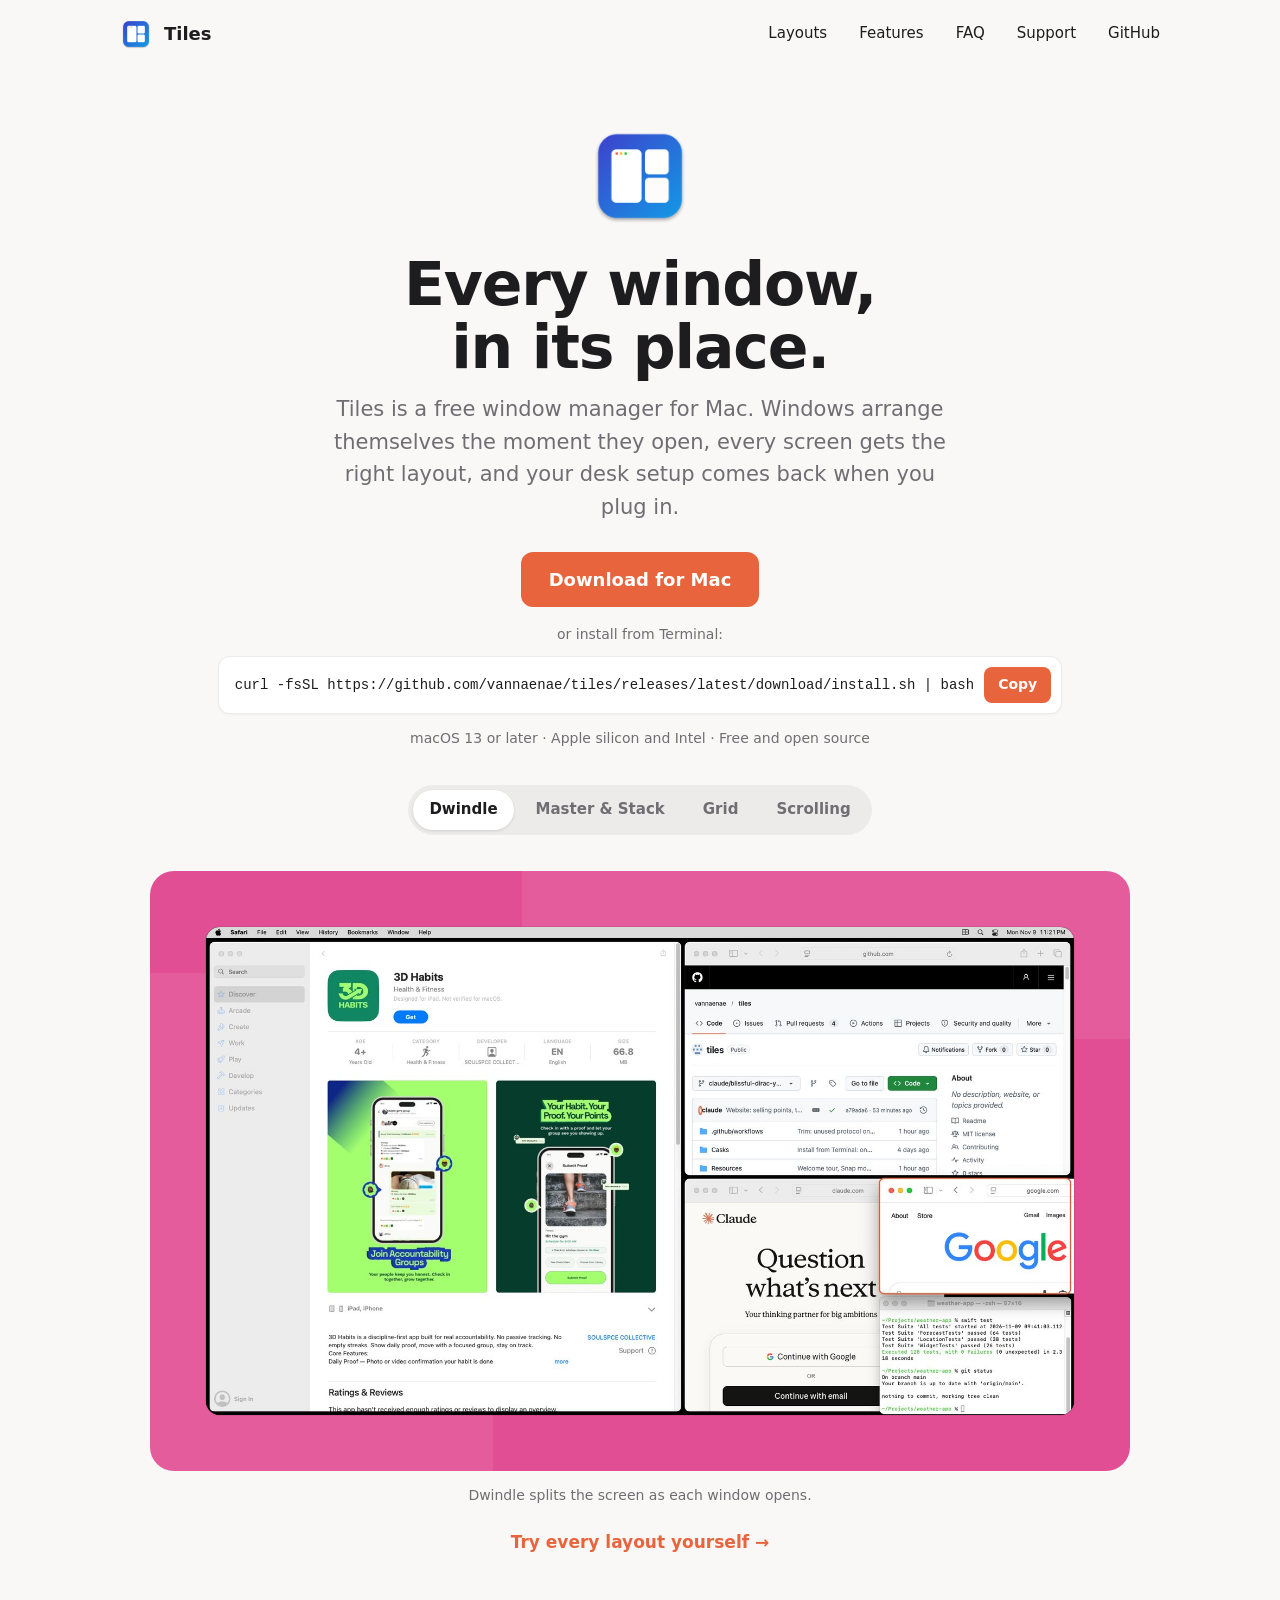
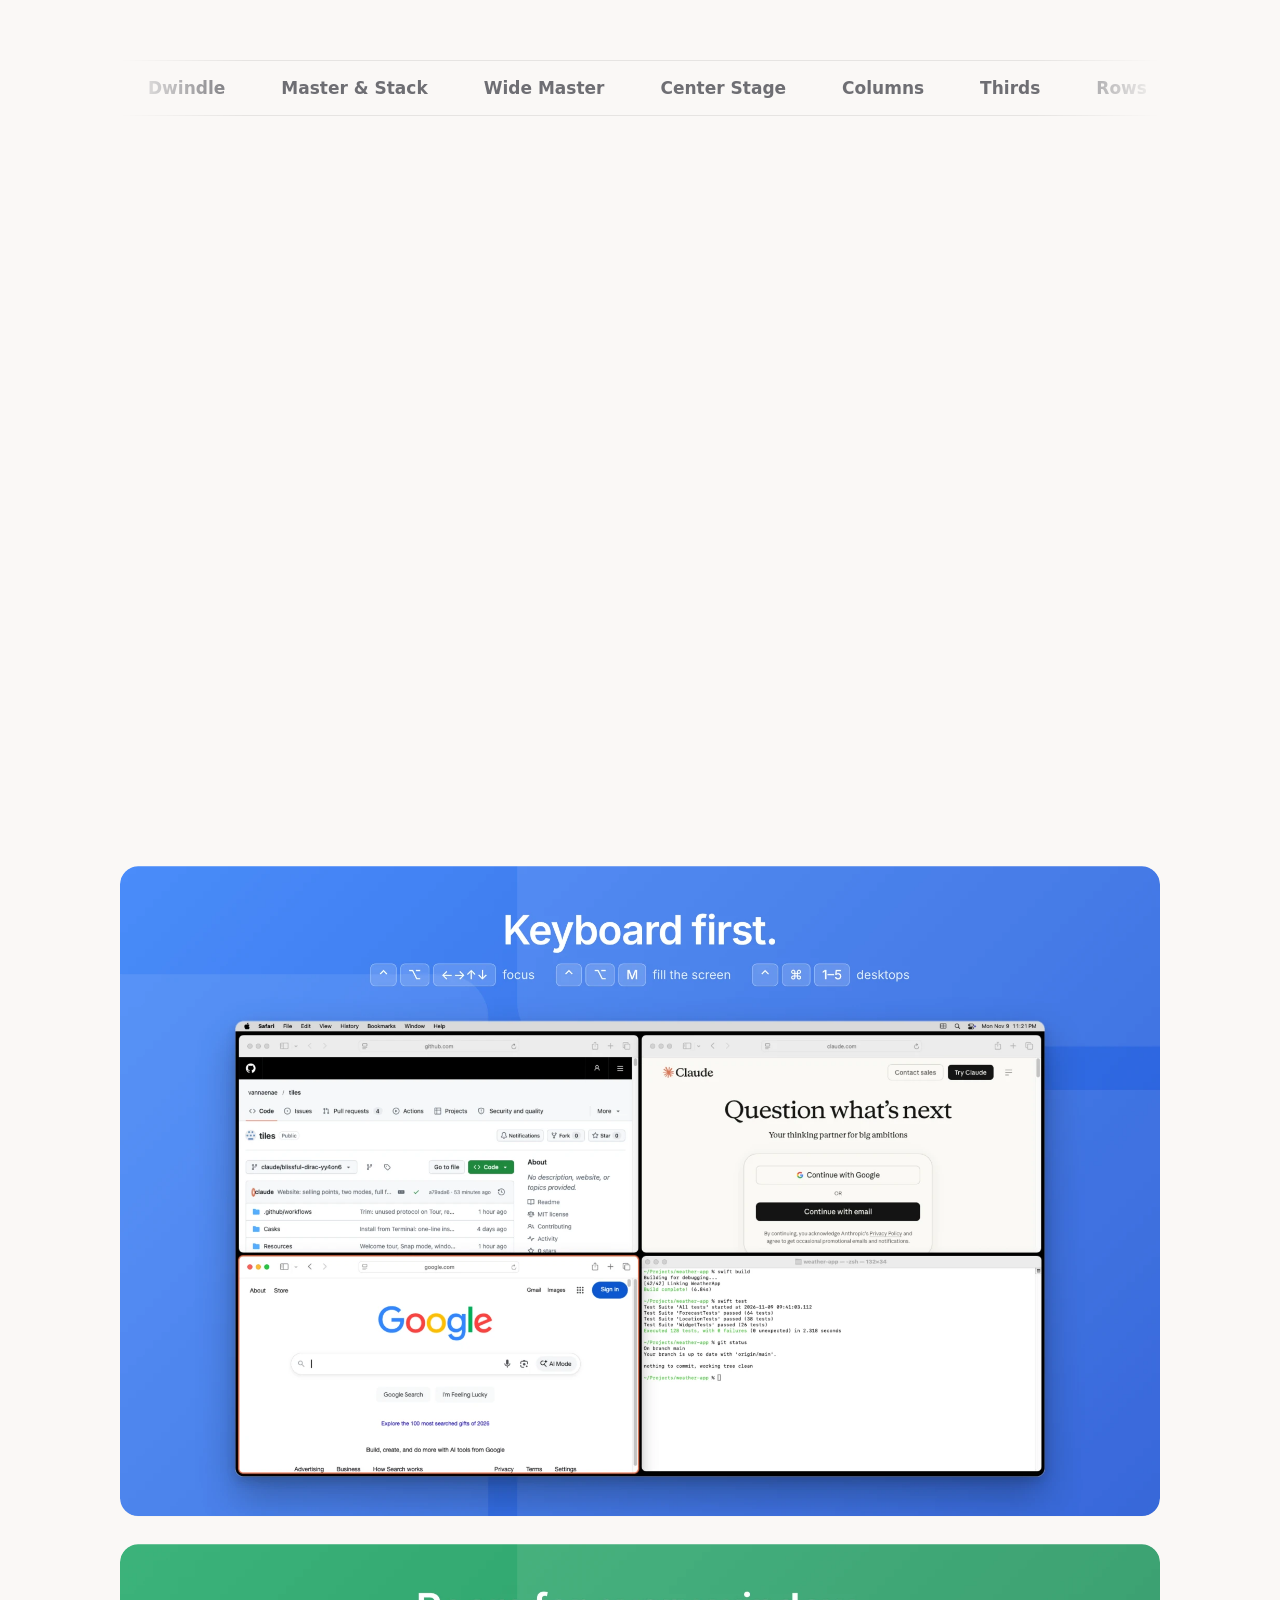
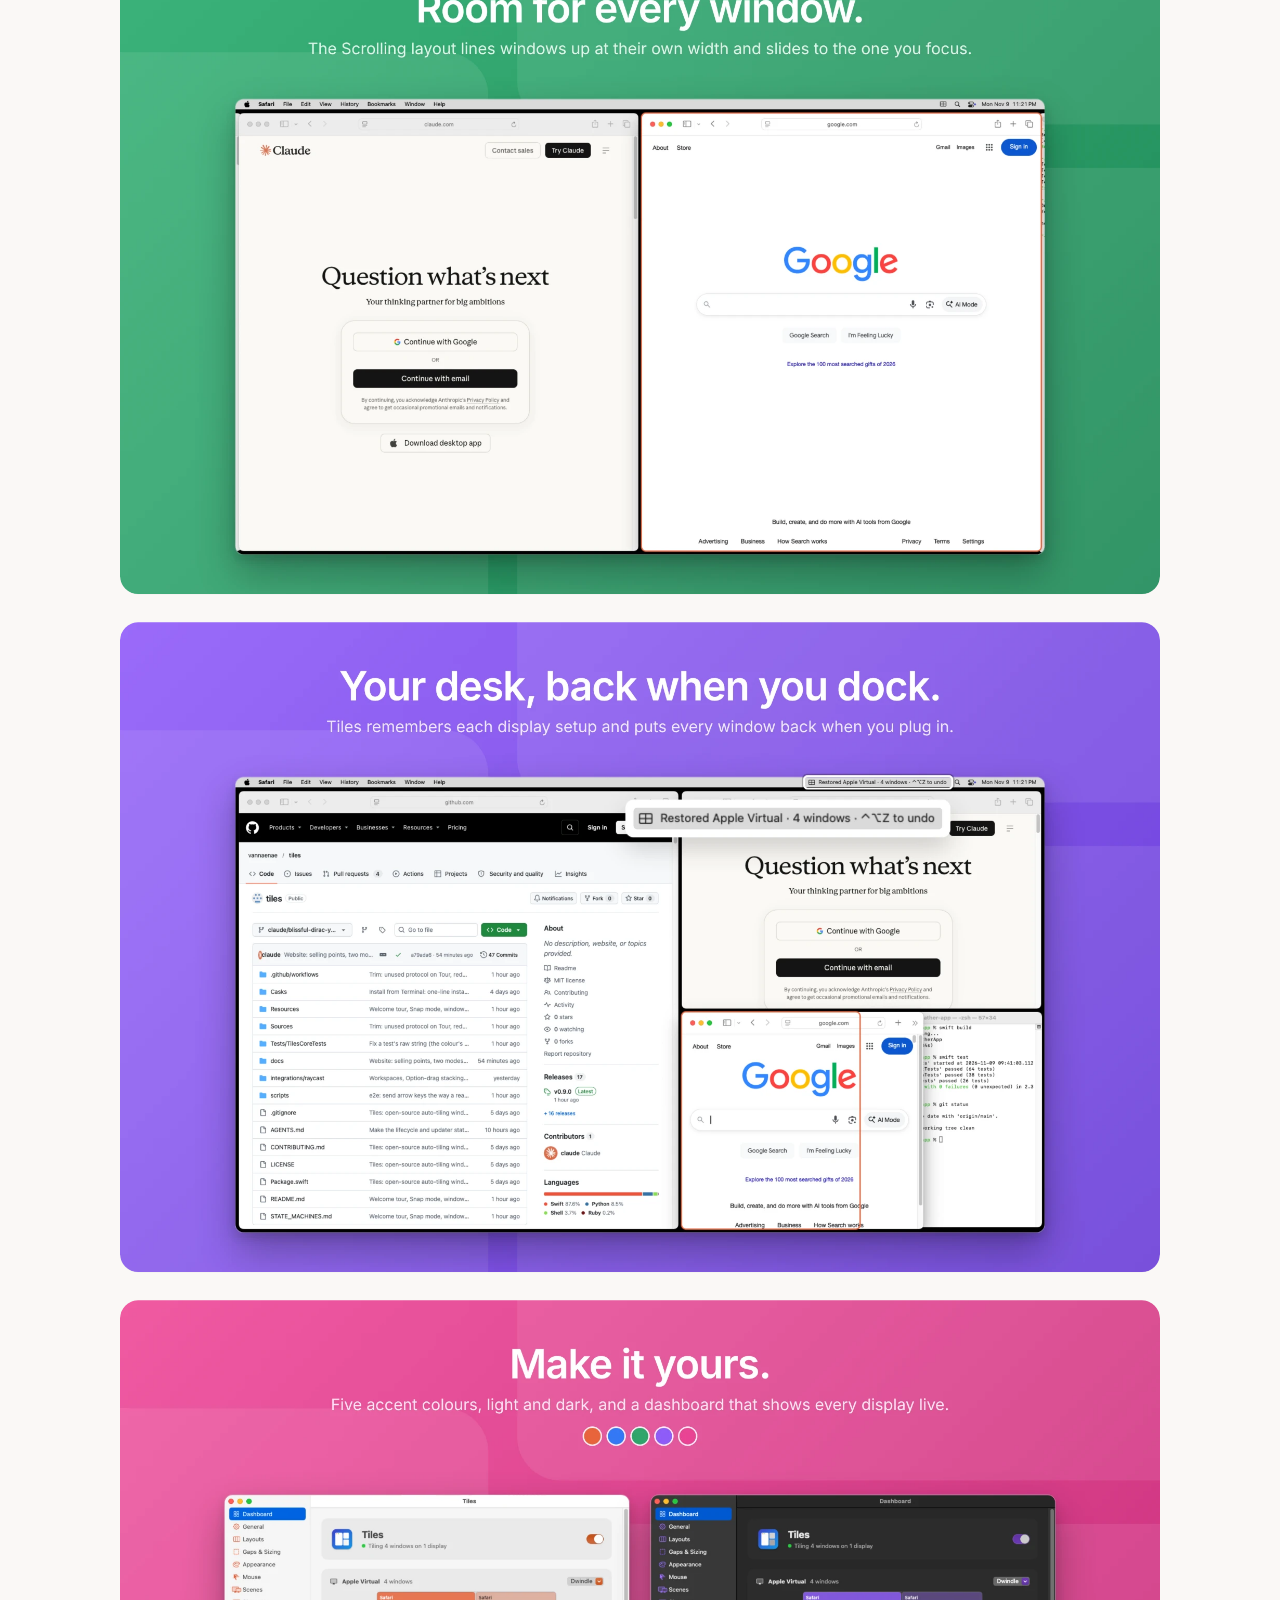
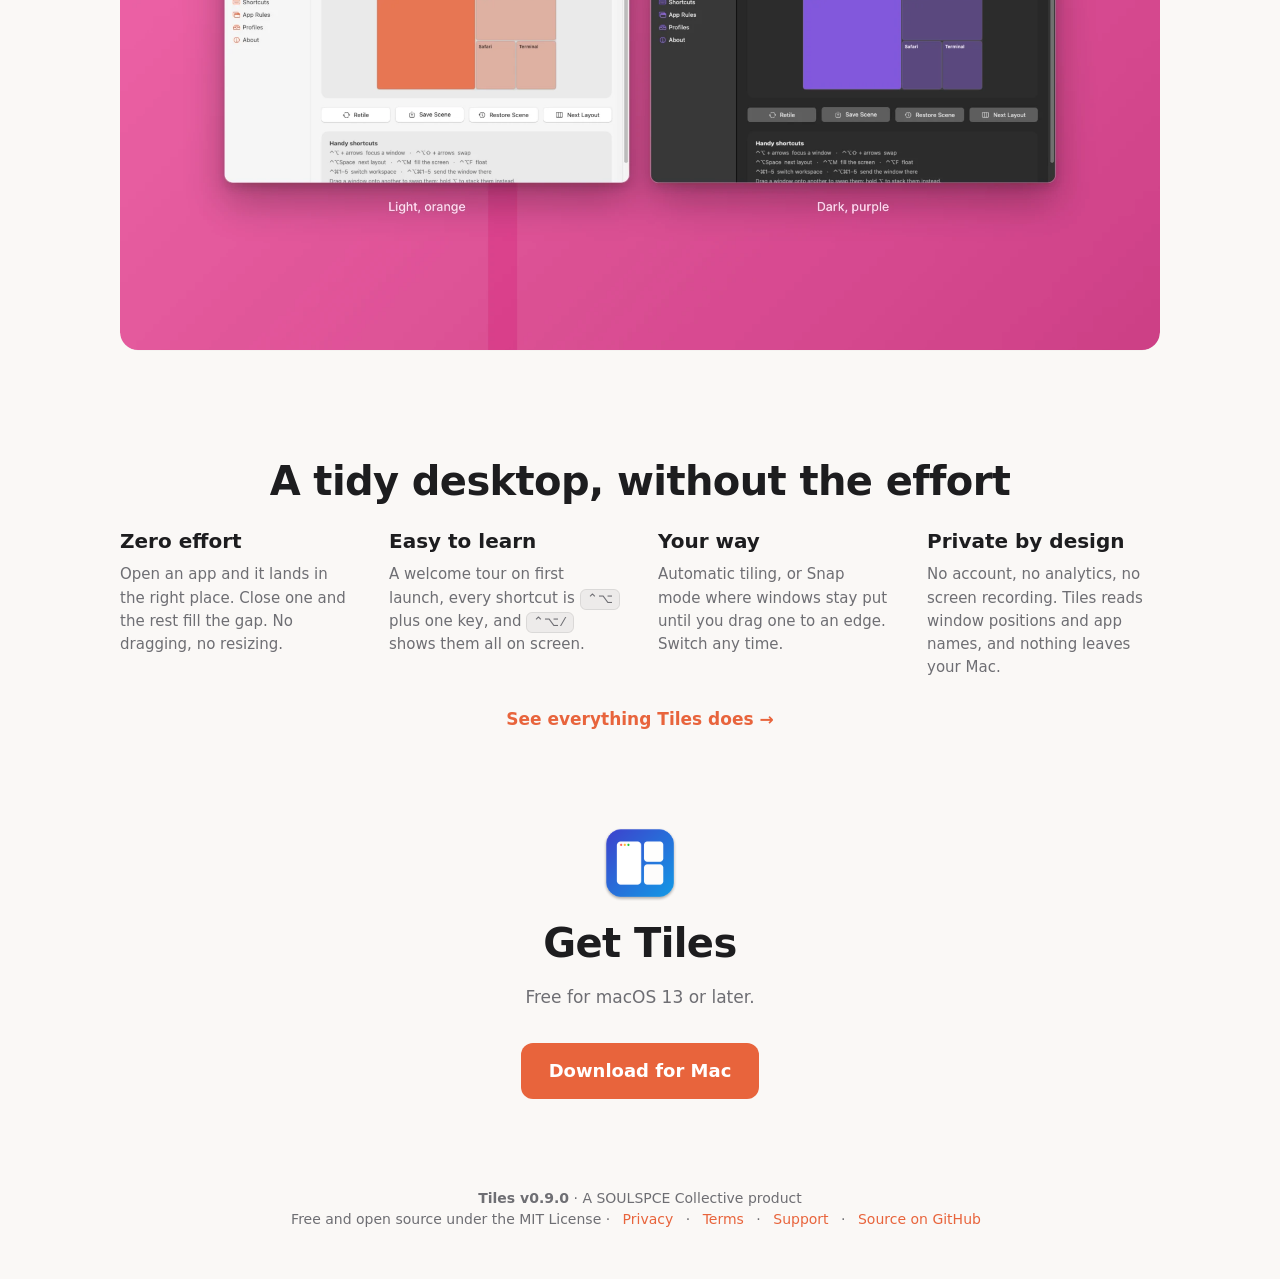
==== commit 94e23f8a: "Website: pink slide-style backdrop behind the screens Co-Authored-By: Claude Fable 5.2 <noreply@anth" ====
--- a/docs/index.html
+++ b/docs/index.html
@@ -34,12 +34,12 @@
         <button role="tab" aria-selected="false" data-cap="Grid gives every window an equal share.">Grid</button>
         <button role="tab" aria-selected="false" data-cap="Scrolling keeps windows at their own width in a row you slide along.">Scrolling</button>
       </div>
-      <div class="stage">
+      <div class="backdrop"><div class="stage">
         <img class="on" width="1600" height="900" src="img/real-apps.jpg" alt="Five windows on a Mac in the Dwindle layout">
         <img loading="lazy" width="1552" height="872" src="img/layout-master.jpg" alt="Four windows in the Master and Stack layout">
         <img loading="lazy" width="1552" height="872" src="img/layout-grid.jpg" alt="Four windows in a two by two grid">
         <img loading="lazy" width="1600" height="900" src="img/scrolling.jpg" alt="Two Safari windows side by side in the Scrolling layout">
-      </div>
+      </div></div>
       <p class="sub" id="cap" aria-live="polite">Dwindle splits the screen as each window opens.</p>
       <p class="more"><a href="layouts.html">Try every layout yourself →</a></p>
     </div>
--- a/docs/site.css
+++ b/docs/site.css
@@ -7,7 +7,7 @@
 nav { display:flex; align-items:center; gap:12px; padding:18px 0; }
 nav img { width:32px; height:32px; } nav b { font-size:18px; } nav .sp { flex:1; } nav a { color:var(--text); margin-left:20px; font-size:15px; }
 .hero { text-align:center; padding:56px 0 32px; }
-.hero img.icon { width:104px; height:104px; filter:drop-shadow(0 12px 24px rgba(0,0,0,.18)); }
+.hero img.icon { width:104px; height:104px; }
 h1 { font-size:clamp(36px,6vw,60px); line-height:1.05; letter-spacing:-.02em; margin:18px 0 14px; }
 .lede { font-size:clamp(18px,2.4vw,21px); color:var(--sec); max-width:640px; margin:0 auto 28px; }
 .install { display:inline-flex; align-items:center; gap:10px; max-width:100%; background:var(--card); border:1px solid var(--line); border-radius:12px; padding:10px 10px 10px 16px; box-shadow:0 1px 2px rgba(0,0,0,.04); }
@@ -26,14 +26,14 @@
 td, th { padding:12px 16px; border-bottom:1px solid var(--line); text-align:left; } tr:last-child td { border-bottom:0; }
 kbd { font:13px ui-monospace, Menlo, monospace; background:var(--screen); border:1px solid var(--line); border-radius:6px; padding:2px 6px; }
 footer { padding:72px 0 48px; text-align:center; color:var(--sec); font-size:14px; }
-.btn { display:inline-block; background:var(--accent); color:#fff; font-weight:600; font-size:18px; padding:14px 28px; border-radius:12px; box-shadow:0 8px 20px rgba(232,100,60,.3); } .btn:hover { text-decoration:none; filter:brightness(1.06); }
+.btn { display:inline-block; background:var(--accent); color:#fff; font-weight:600; font-size:18px; padding:14px 28px; border-radius:12px; } .btn:hover { text-decoration:none; filter:brightness(1.06); }
 .card ul { margin:0; padding-left:18px; color:var(--sec); font-size:15px; } .card li { margin:4px 0; }
 .why { grid-template-columns:repeat(auto-fit,minmax(210px,1fr)); } .why h3 { font-size:20px; }
 .faq { max-width:760px; margin:0 auto; } details { background:var(--card); border:1px solid var(--line); border-radius:14px; padding:16px 20px; margin-bottom:10px; }
 summary { font-weight:600; cursor:pointer; } details p { margin:10px 0 0; color:var(--sec); }
 .cta { text-align:center; } .cta .icon { width:84px; height:84px; }
 footer a { margin:0 8px; }
-.slides { display:grid; gap:28px; margin-bottom:28px; } .slides img { display:block; width:100%; height:auto; border-radius:18px; box-shadow:0 24px 60px rgba(0,0,0,.16); }
+.slides { display:grid; gap:28px; margin-bottom:28px; } .slides img { display:block; width:100%; height:auto; border-radius:18px; box-shadow:0 0 0 1px var(--line); }
 :root { --ease-out:cubic-bezier(0.23,1,0.32,1); --ease-in-out:cubic-bezier(0.77,0,0.175,1); }
 .btn, .copy { transition:transform 140ms var(--ease-out); } .btn:active, .copy:active { transform:scale(.97); }
 .js .reveal { opacity:0; transform:translateY(12px); transition:opacity 500ms var(--ease-out), transform 500ms var(--ease-out); transition-delay:calc(var(--i,0) * 60ms); }
@@ -44,7 +44,7 @@
 .tabs { display:inline-flex; flex-wrap:wrap; justify-content:center; gap:6px; padding:5px; margin-bottom:18px; background:var(--screen); border-radius:999px; }
 .tabs button { background:none; color:var(--sec); padding:8px 16px; border-radius:999px; font-size:15px; font-weight:600; transition:background-color 200ms ease, color 200ms ease, transform 140ms var(--ease-out); }
 .tabs button[aria-selected=true] { background:var(--card); color:var(--text); box-shadow:0 1px 3px rgba(0,0,0,.12); } .tabs button:active { transform:scale(.97); }
-.stage { position:relative; aspect-ratio:16/9; border-radius:14px; overflow:hidden; box-shadow:0 30px 70px rgba(0,0,0,.22); background:#000; }
+.stage { position:relative; aspect-ratio:16/9; border-radius:14px; overflow:hidden; box-shadow:0 0 0 1px var(--line); background:#000; }
 .stage img { position:absolute; inset:0; width:100%; height:100%; object-fit:cover; opacity:0; transform:scale(.97); transition:opacity 500ms var(--ease-in-out), transform 500ms var(--ease-in-out); }
 .stage img.on { opacity:1; transform:none; }
 .strip { overflow:hidden; margin-top:56px; padding:14px 0; border-block:1px solid var(--line); color:var(--sec); font-weight:600; -webkit-mask-image:linear-gradient(90deg,transparent,#000 12%,#000 88%,transparent); mask-image:linear-gradient(90deg,transparent,#000 12%,#000 88%,transparent); }
@@ -64,7 +64,7 @@
 .more { text-align:center; margin-top:22px; font-weight:600; }
 .play { text-align:center; } .play .tabs { margin-bottom:10px; } .play .row { display:flex; gap:8px; justify-content:center; margin:6px 0 4px; }
 .ghost { background:var(--screen); color:var(--text); }
-.desk { position:relative; margin:18px auto 0; border-radius:12px; overflow:hidden; background:linear-gradient(160deg,#1d1f26,#0b0c0f); box-shadow:0 30px 70px rgba(0,0,0,.22); transition:height 350ms var(--ease-out); }
+.desk { position:relative; margin:18px auto 0; border-radius:12px; overflow:hidden; background:#17181c; box-shadow:0 0 0 1px var(--line); transition:height 350ms var(--ease-out); }
 .desk .bar { position:absolute; inset:0 0 auto 0; background:#e7e7e9; overflow:hidden; } .desk .bar img { display:block; height:100%; width:auto; }
 .win { position:absolute; overflow:hidden; border-radius:7px; background:#fff; box-shadow:0 0 0 .5px rgba(0,0,0,.45), 0 8px 22px rgba(0,0,0,.4); transition:left 350ms var(--ease-out), top 350ms var(--ease-out), width 350ms var(--ease-out), height 350ms var(--ease-out), opacity 200ms ease; }
 .win img { display:block; max-width:none; width:max(100%, var(--w)); height:auto; }
@@ -74,4 +74,13 @@
 .win.drop::after { content:""; position:absolute; inset:0; background:color-mix(in srgb, var(--accent) 28%, transparent); }
 .desk:focus-visible { outline:3px solid var(--accent); outline-offset:3px; }
 .kinds { max-width:760px; margin:0 auto; } .kinds dt { font-weight:600; margin-top:14px; } .kinds dd { margin:2px 0 0; color:var(--sec); }
-@media (prefers-reduced-motion:reduce) { .win, .desk { transition:none; } }
+/* The coloured panel behind a screen, like the App Store slides: flat colour with two soft blocks. */
+.backdrop { position:relative; overflow:hidden; margin:18px auto 0; padding:clamp(16px,5vw,56px); border-radius:24px; background:#E24E93; }
+.backdrop::before, .backdrop::after { content:""; position:absolute; background:rgba(255,255,255,.08); }
+.backdrop::before { inset:0 0 72% 38%; border-bottom-left-radius:80px; } .backdrop::after { inset:17% 65% 0 0; border-top-right-radius:80px; }
+.backdrop > * { position:relative; z-index:1; margin-top:0; }
+.hint { display:inline-block; margin:14px 0 0; padding:10px 18px; border-radius:14px; background:var(--text); color:var(--bg); font-size:15px; transition:background-color 300ms ease, color 300ms ease; animation:rise 500ms var(--ease-out) 700ms backwards; }
+.hint.done { background:none; color:var(--sec); }
+.win.nudge { animation:nudge 900ms var(--ease-in-out) 1600ms 2; } .win.drag { animation:none; }
+@keyframes nudge { 40% { transform:translate(14px,-8px); } }
+@media (prefers-reduced-motion:reduce) { .win, .desk { transition:none; } .hint, .win.nudge { animation:none; } }
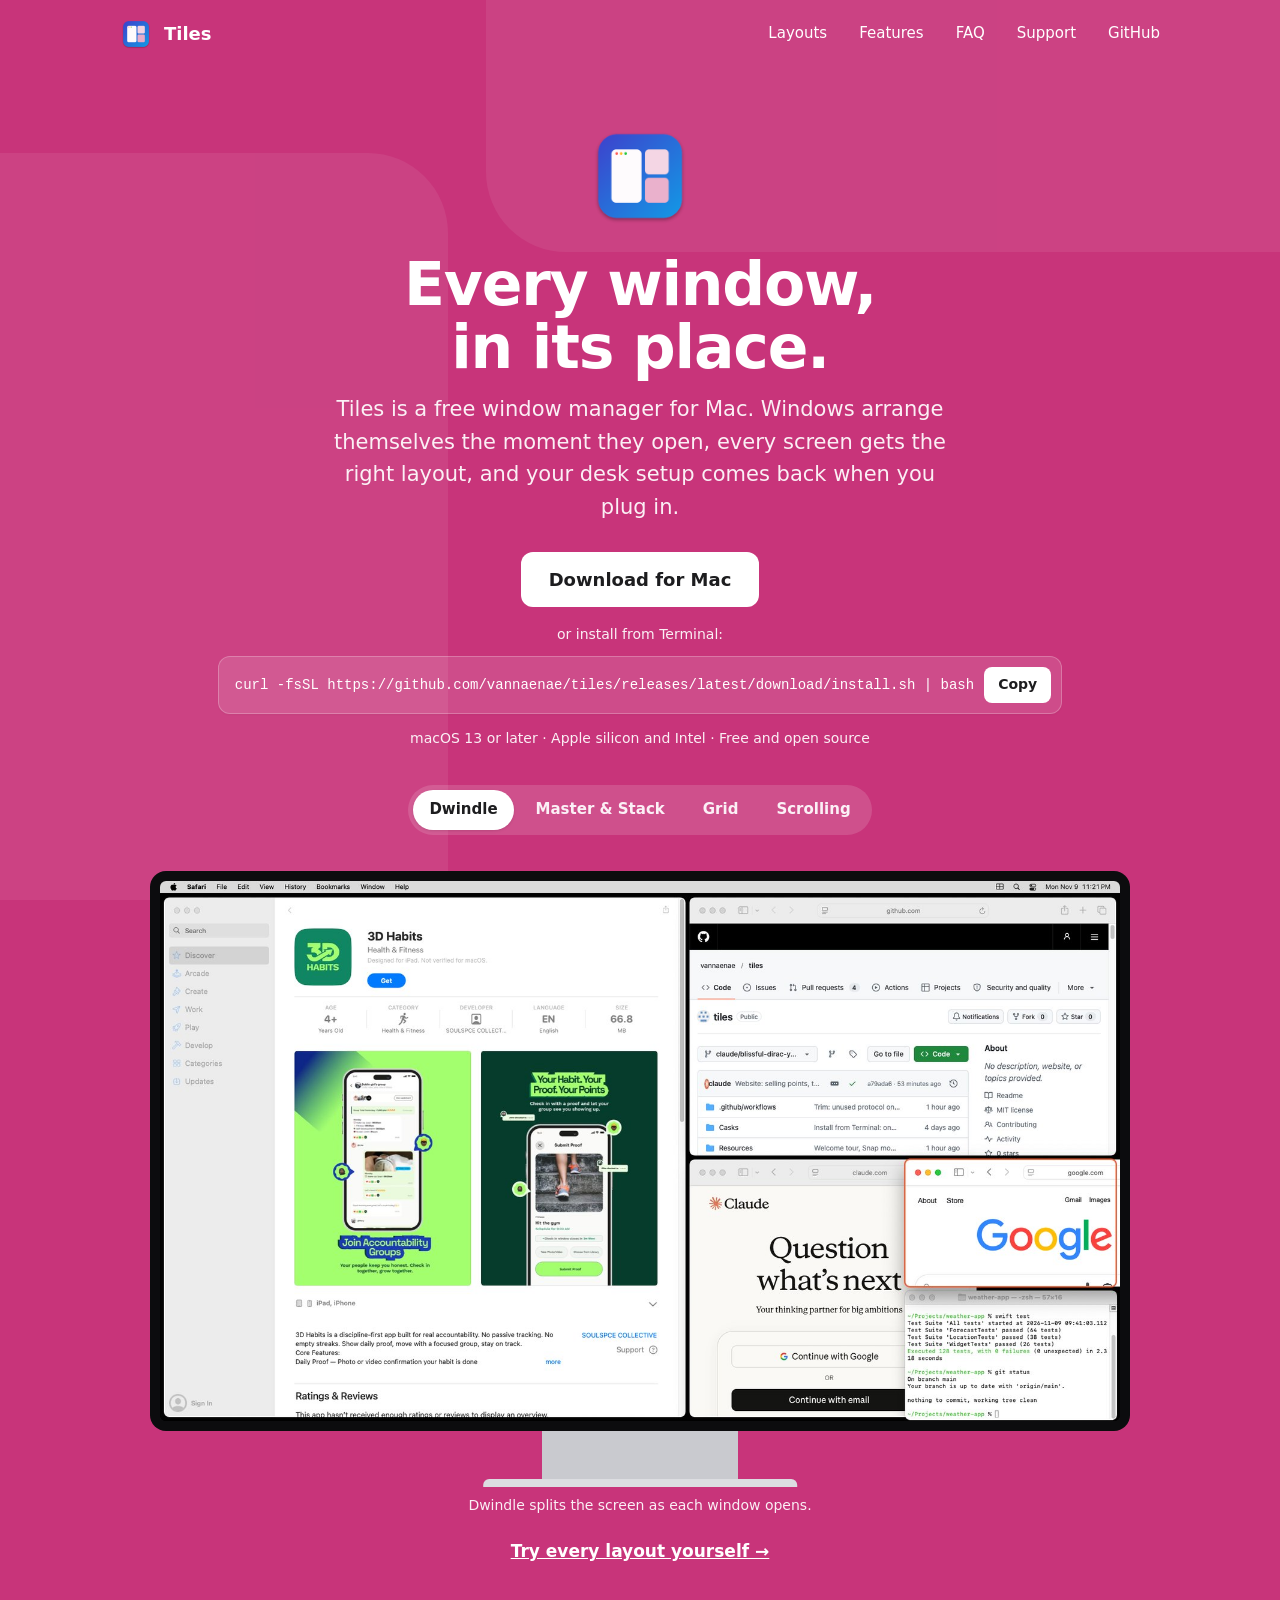
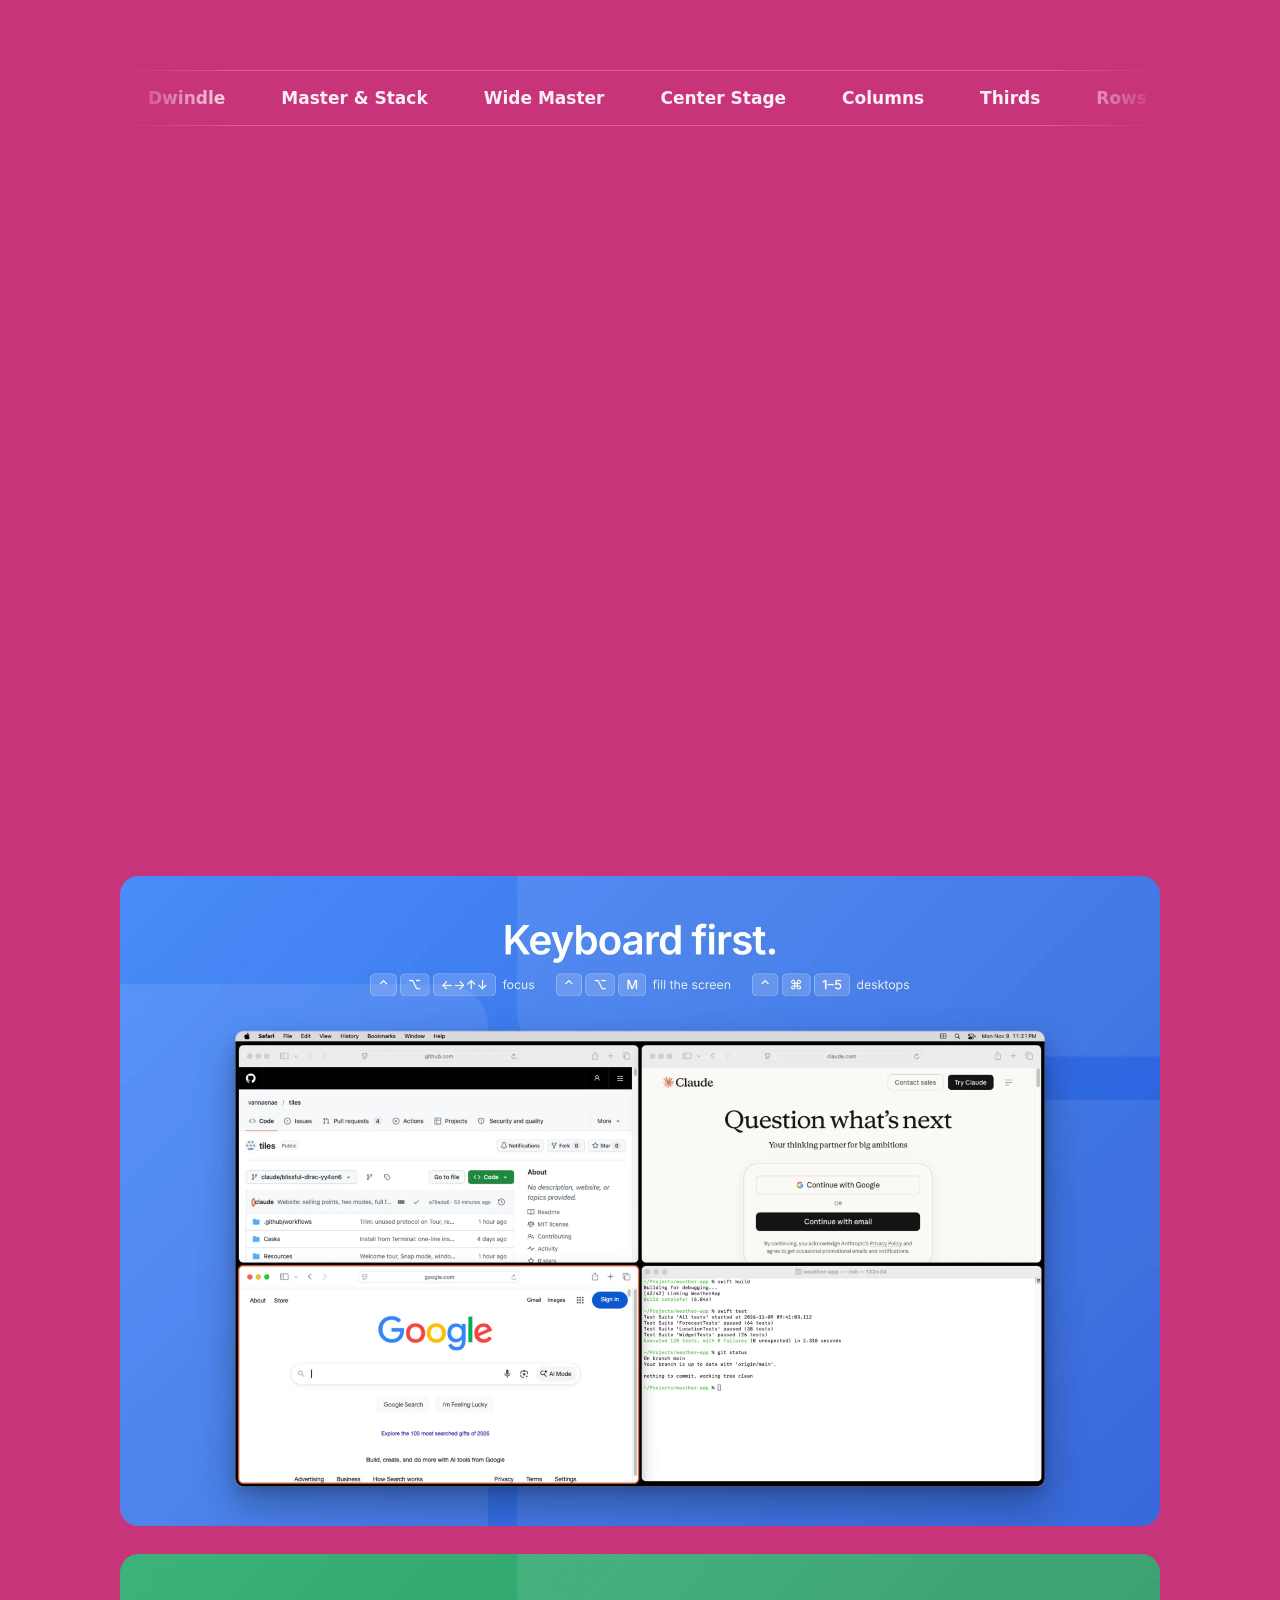
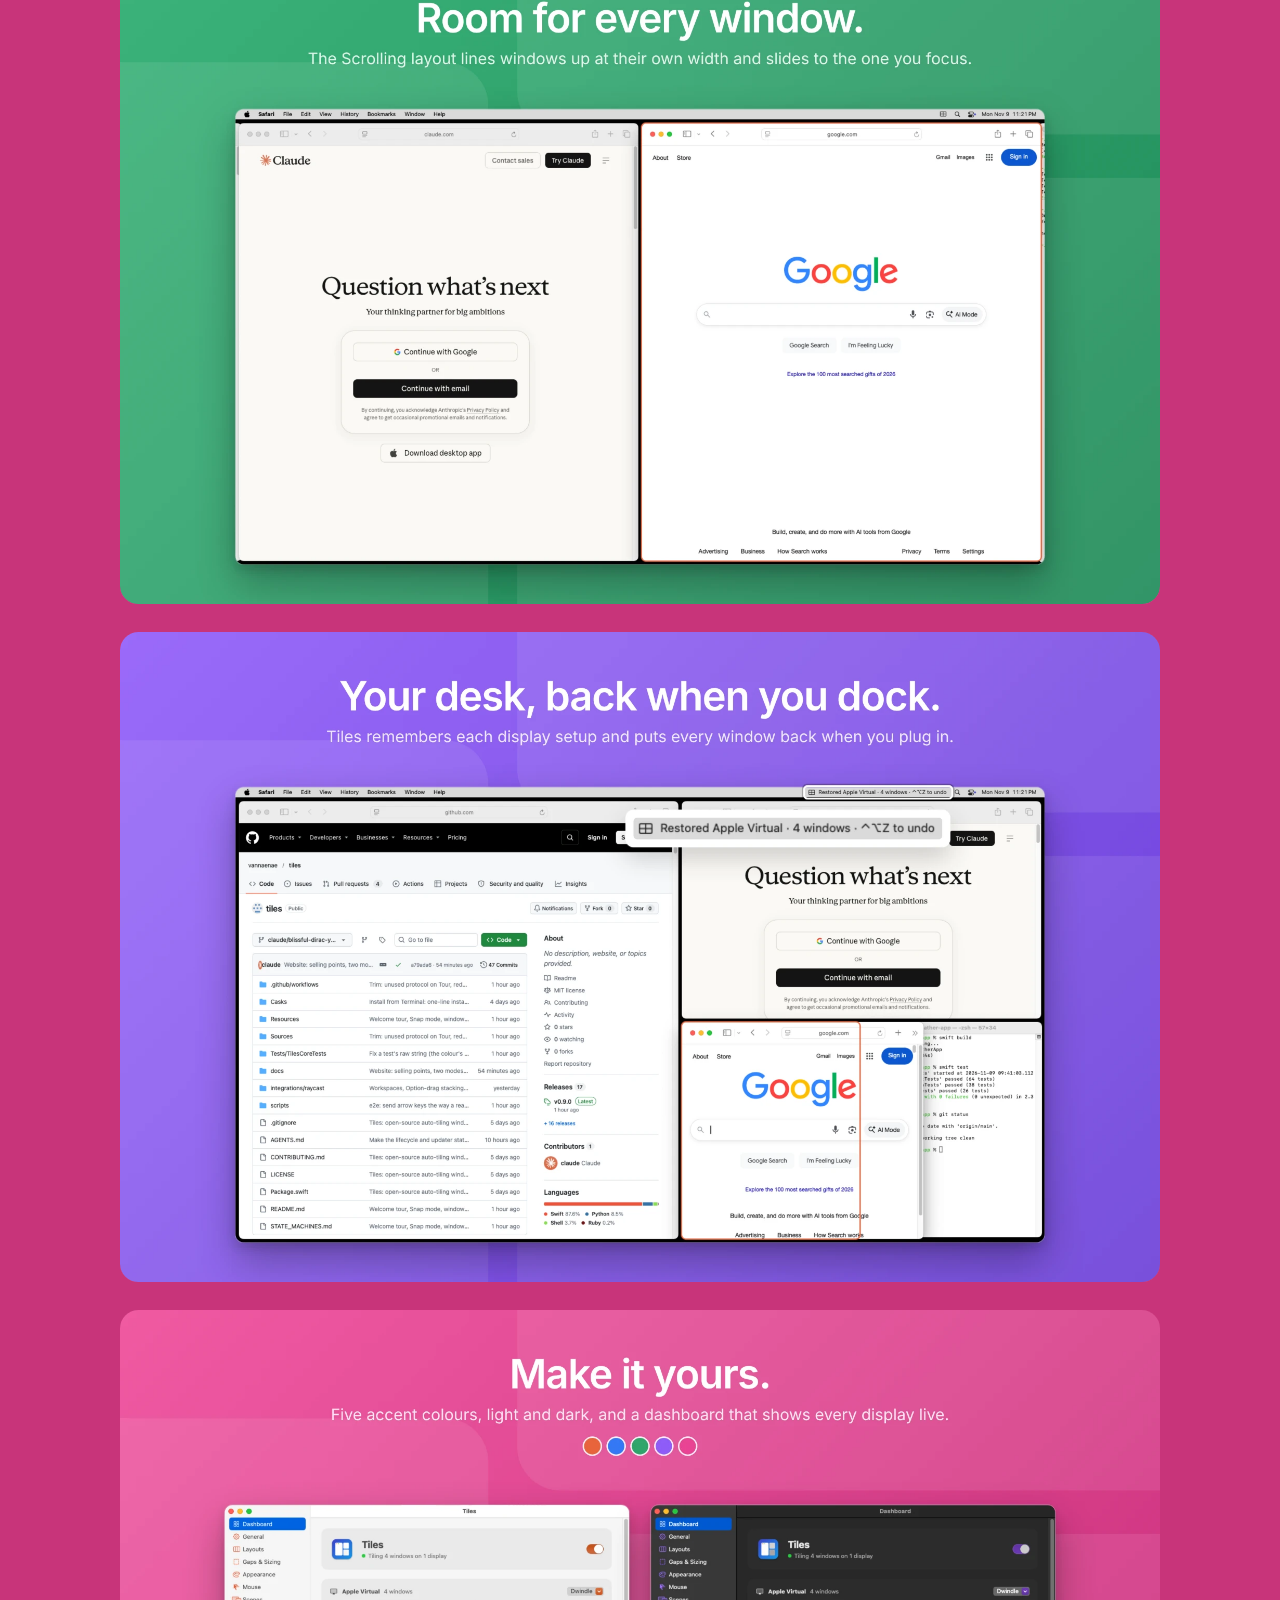
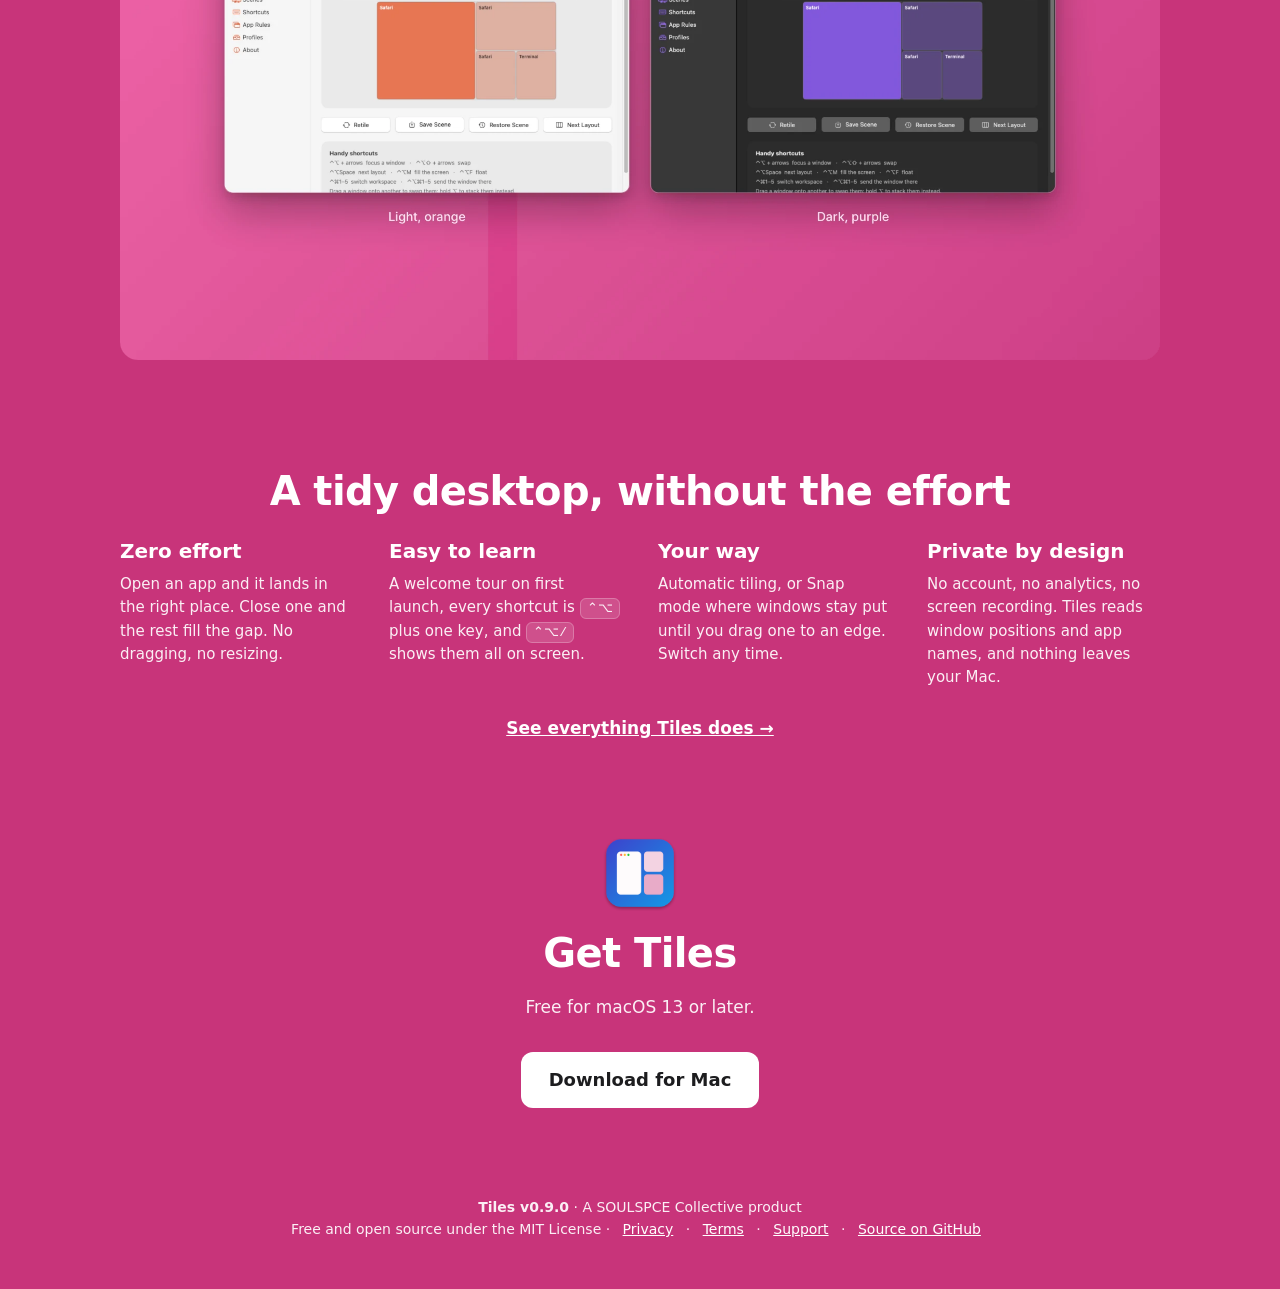
==== commit 4dfb3f3c: "Website: pink page background, screens shown in a Mac display with a Dock The page takes the flat pi" ====
--- a/docs/index.html
+++ b/docs/index.html
@@ -34,7 +34,7 @@
         <button role="tab" aria-selected="false" data-cap="Grid gives every window an equal share.">Grid</button>
         <button role="tab" aria-selected="false" data-cap="Scrolling keeps windows at their own width in a row you slide along.">Scrolling</button>
       </div>
-      <div class="backdrop"><div class="stage">
+      <div class="mac"><div class="stage">
         <img class="on" width="1600" height="900" src="img/real-apps.jpg" alt="Five windows on a Mac in the Dwindle layout">
         <img loading="lazy" width="1552" height="872" src="img/layout-master.jpg" alt="Four windows in the Master and Stack layout">
         <img loading="lazy" width="1552" height="872" src="img/layout-grid.jpg" alt="Four windows in a two by two grid">
--- a/docs/site.css
+++ b/docs/site.css
@@ -1,5 +1,4 @@
-:root { --accent:#E8643C; --bg:#faf8f6; --card:#fff; --text:#1d1d1f; --sec:#6e6e73; --line:rgba(0,0,0,.08); --tile2:rgba(232,100,60,.28); --screen:rgba(0,0,0,.05); }
-@media (prefers-color-scheme: dark) { :root { --bg:#141416; --card:#1f1f22; --text:#f5f5f7; --sec:#a1a1a6; --line:rgba(255,255,255,.1); --tile2:rgba(232,100,60,.35); --screen:rgba(255,255,255,.06); } }
+:root { --accent:#E8643C; --bg:#C8347A; --card:rgba(255,255,255,.12); --text:#fff; --sec:rgba(255,255,255,.92); --line:rgba(255,255,255,.24); --tile2:rgba(232,100,60,.28); --screen:rgba(255,255,255,.14); }
 * { box-sizing:border-box; }
 body { margin:0; background:var(--bg); color:var(--text); font:17px/1.55 -apple-system, BlinkMacSystemFont, "SF Pro Text", Inter, system-ui, sans-serif; -webkit-font-smoothing:antialiased; }
 a { color:var(--accent); text-decoration:none; } a:hover { text-decoration:underline; }
@@ -74,13 +73,20 @@
 .win.drop::after { content:""; position:absolute; inset:0; background:color-mix(in srgb, var(--accent) 28%, transparent); }
 .desk:focus-visible { outline:3px solid var(--accent); outline-offset:3px; }
 .kinds { max-width:760px; margin:0 auto; } .kinds dt { font-weight:600; margin-top:14px; } .kinds dd { margin:2px 0 0; color:var(--sec); }
-/* The coloured panel behind a screen, like the App Store slides: flat colour with two soft blocks. */
-.backdrop { position:relative; overflow:hidden; margin:18px auto 0; padding:clamp(16px,5vw,56px); border-radius:24px; background:#E24E93; }
-.backdrop::before, .backdrop::after { content:""; position:absolute; background:rgba(255,255,255,.08); }
-.backdrop::before { inset:0 0 72% 38%; border-bottom-left-radius:80px; } .backdrop::after { inset:17% 65% 0 0; border-top-right-radius:80px; }
-.backdrop > * { position:relative; z-index:1; margin-top:0; }
+/* A Mac display around a screen: black bezel, silver stand. */
+.mac { position:relative; max-width:1000px; margin:18px auto 64px; padding:10px; border-radius:16px; background:#0c0c0e; }
+.mac::before, .mac::after { content:""; position:absolute; left:50%; transform:translateX(-50%); }
+.mac::before { top:100%; width:20%; height:48px; background:#c9cacf; } .mac::after { top:calc(100% + 48px); width:32%; height:8px; border-radius:6px 6px 0 0; background:#dcdde1; }
+.mac > * { margin-top:0; border-radius:6px; box-shadow:none; }
+.dock { position:absolute; z-index:3; left:50%; transform:translateX(-50%); bottom:calc(6px * var(--s)); display:flex; gap:calc(8px * var(--s)); padding:calc(6px * var(--s)); border-radius:calc(18px * var(--s)); background:rgba(245,245,247,.82); }
+.dock > * { display:block; width:calc(46px * var(--s)); height:calc(46px * var(--s)); border-radius:22%; } .dock svg { width:100%; height:100%; }
 .hint { display:inline-block; margin:14px 0 0; padding:10px 18px; border-radius:14px; background:var(--text); color:var(--bg); font-size:15px; transition:background-color 300ms ease, color 300ms ease; animation:rise 500ms var(--ease-out) 700ms backwards; }
 .hint.done { background:none; color:var(--sec); }
 .win.nudge { animation:nudge 900ms var(--ease-in-out) 1600ms 2; } .win.drag { animation:none; }
 @keyframes nudge { 40% { transform:translate(14px,-8px); } }
 @media (prefers-reduced-motion:reduce) { .win, .desk { transition:none; } .hint, .win.nudge { animation:none; } }
+/* The page sits on the pink from the App Store slides: flat colour with two soft blocks. */
+body::before, body::after { content:""; position:fixed; z-index:-1; background:rgba(255,255,255,.07); }
+body::before { inset:0 0 72% 38%; border-bottom-left-radius:80px; } body::after { inset:17% 65% 0 0; border-top-right-radius:80px; }
+a { color:#fff; text-decoration:underline; } nav a, .btn { text-decoration:none; } nav a[aria-current] { color:#fff; text-decoration:underline; text-underline-offset:6px; }
+.btn, .copy, .tabs button[aria-selected=true] { background:#fff; color:#1d1d1f; } .ghost { background:var(--screen); color:#fff; }
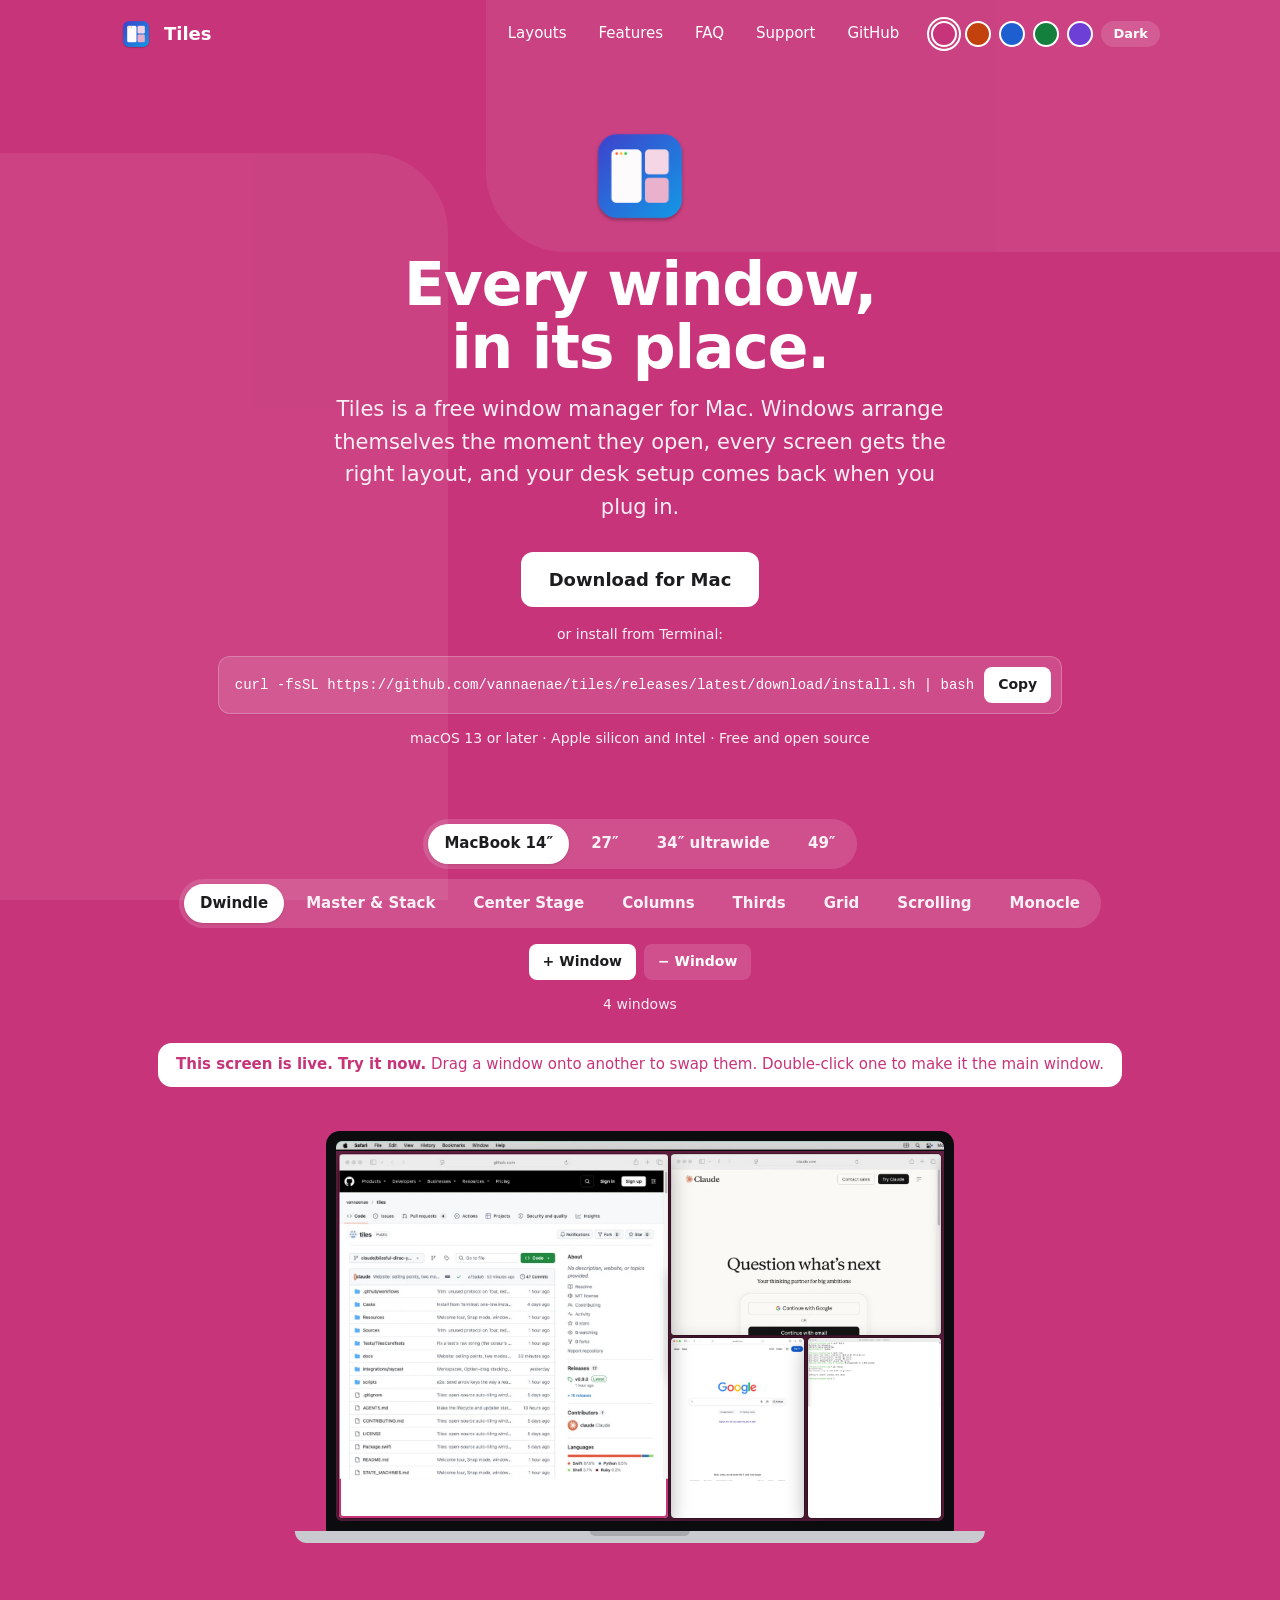
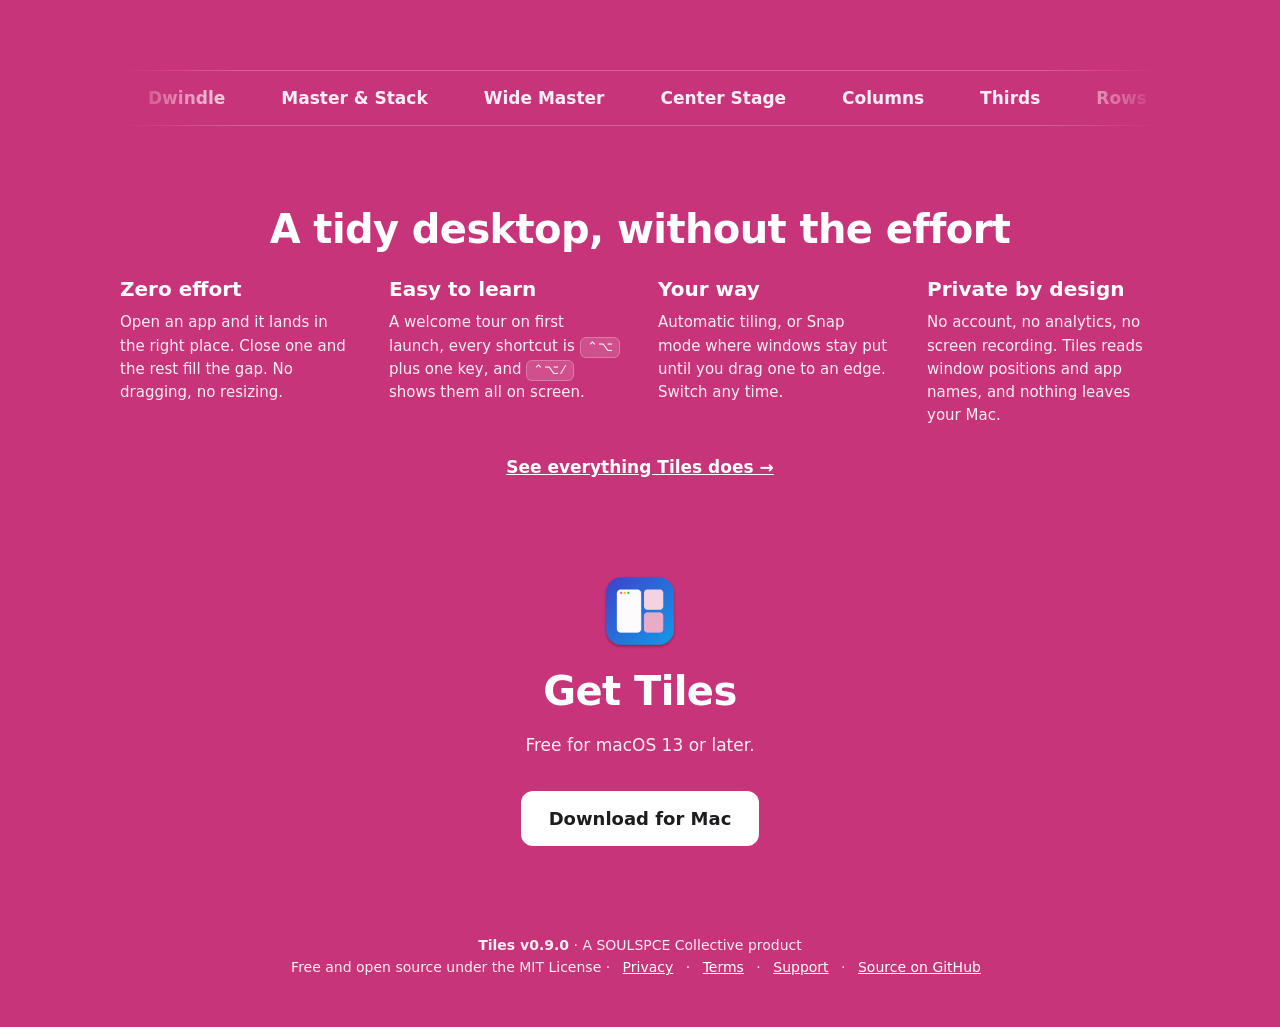
==== commit 6a24e766: "Website: playground on Home, slides on Features, window content resizes The interactive Mac replaces" ====
--- a/docs/index.html
+++ b/docs/index.html
@@ -27,38 +27,21 @@
     <p class="sub" style="margin-bottom:10px">or install from Terminal:</p>
     <div class="install"><code id="cmd">curl -fsSL https://github.com/vannaenae/tiles/releases/latest/download/install.sh | bash</code><button class="copy" onclick="copyCmd(this)">Copy</button></div>
     <p class="sub">macOS 13 or later · Apple silicon and Intel · Free and open source</p>
-    <div class="switch">
-      <div class="tabs" role="tablist" aria-label="Layouts">
-        <button role="tab" aria-selected="true" data-cap="Dwindle splits the screen as each window opens.">Dwindle</button>
-        <button role="tab" aria-selected="false" data-cap="Master &amp; Stack keeps one main window, with the rest stacked beside it.">Master &amp; Stack</button>
-        <button role="tab" aria-selected="false" data-cap="Grid gives every window an equal share.">Grid</button>
-        <button role="tab" aria-selected="false" data-cap="Scrolling keeps windows at their own width in a row you slide along.">Scrolling</button>
-      </div>
-      <div class="mac"><div class="stage">
-        <img class="on" width="1600" height="900" src="img/real-apps.jpg" alt="Five windows on a Mac in the Dwindle layout">
-        <img loading="lazy" width="1552" height="872" src="img/layout-master.jpg" alt="Four windows in the Master and Stack layout">
-        <img loading="lazy" width="1552" height="872" src="img/layout-grid.jpg" alt="Four windows in a two by two grid">
-        <img loading="lazy" width="1600" height="900" src="img/scrolling.jpg" alt="Two Safari windows side by side in the Scrolling layout">
-      </div></div>
-      <p class="sub" id="cap" aria-live="polite">Dwindle splits the screen as each window opens.</p>
-      <p class="more"><a href="layouts.html">Try every layout yourself →</a></p>
-    </div>
   </div>
+
+  <section class="play" style="padding-top:24px">
+    <div class="tabs" id="screens" role="tablist" aria-label="Screen size"></div><br>
+    <div class="tabs" id="layouts" role="tablist" aria-label="Layout"></div>
+    <div class="row"><button class="copy" id="add">+ Window</button><button class="copy ghost" id="remove">− Window</button></div>
+    <p class="sub" id="count" aria-live="polite"></p>
+    <p class="hint" id="hint"><b>This screen is live. Try it now.</b> Drag a window onto another to swap them. Double-click one to make it the main window.</p>
+    <div class="setup" id="setup"><div class="mac"><div class="desk" id="desk" tabindex="0" aria-label="A Mac screen with tiled windows. Arrow keys move between windows, Return makes one the main window, Space changes the layout."><div class="bar"><img src="img/win-menubar.jpg" alt=""></div></div></div></div>
+  </section>
 
   <div class="strip" aria-hidden="true"><div>
     <span>Dwindle</span><span>Master &amp; Stack</span><span>Wide Master</span><span>Center Stage</span><span>Columns</span><span>Thirds</span><span>Rows</span><span>Grid</span><span>Monocle</span><span>Scrolling</span><span>Snap</span>
     <span>Dwindle</span><span>Master &amp; Stack</span><span>Wide Master</span><span>Center Stage</span><span>Columns</span><span>Thirds</span><span>Rows</span><span>Grid</span><span>Monocle</span><span>Scrolling</span><span>Snap</span>
   </div></div>
-
-  <section id="look">
-        <div class="slides">
-      <img class="wipe" loading="lazy" width="2000" height="1250" src="img/slide-layouts.webp" alt="11 layouts, one shortcut. Master and Stack, Columns, Grid, Scrolling and more; press Control, Option, Space to switch.">
-      <img class="wipe" loading="lazy" width="2000" height="1250" src="img/slide-keyboard.webp" alt="Keyboard first: shortcuts to focus a window, fill the screen and switch desktops, shown over four tiled windows.">
-      <img class="wipe" loading="lazy" width="2000" height="1250" src="img/slide-scrolling.webp" alt="Room for every window. The Scrolling layout lines windows up at their own width and slides to the one you focus.">
-      <img class="wipe" loading="lazy" width="2000" height="1250" src="img/slide-dock.webp" alt="Your desk, back when you dock. Tiles remembers each display setup and puts every window back when you plug in.">
-      <img class="wipe" loading="lazy" width="2000" height="1250" src="img/slide-themes.webp" alt="Make it yours: five accent colours, light and dark, and a dashboard that shows every display live.">
-    </div>
-  </section>
 
   <section id="why">
     <h2>A tidy desktop, without the effort</h2>
@@ -84,6 +67,7 @@
   </footer>
 </div>
 <script src="site.js"></script>
+<script src="layouts.js"></script>
 <script src="version.js" defer></script>
 </body>
 </html>
--- a/docs/site.css
+++ b/docs/site.css
@@ -1,4 +1,4 @@
-:root { --accent:#E8643C; --bg:#C8347A; --card:rgba(255,255,255,.12); --text:#fff; --sec:rgba(255,255,255,.92); --line:rgba(255,255,255,.24); --tile2:rgba(232,100,60,.28); --screen:rgba(255,255,255,.14); }
+:root { --c:#C8347A; --accent:var(--c); --bg:var(--c); --card:rgba(255,255,255,.12); --text:#fff; --sec:rgba(255,255,255,.92); --line:rgba(255,255,255,.24); --tile2:rgba(232,100,60,.28); --screen:rgba(255,255,255,.14); }
 * { box-sizing:border-box; }
 body { margin:0; background:var(--bg); color:var(--text); font:17px/1.55 -apple-system, BlinkMacSystemFont, "SF Pro Text", Inter, system-ui, sans-serif; -webkit-font-smoothing:antialiased; }
 a { color:var(--accent); text-decoration:none; } a:hover { text-decoration:underline; }
@@ -66,7 +66,8 @@
 .desk { position:relative; margin:18px auto 0; border-radius:12px; overflow:hidden; background:#17181c; box-shadow:0 0 0 1px var(--line); transition:height 350ms var(--ease-out); }
 .desk .bar { position:absolute; inset:0 0 auto 0; background:#e7e7e9; overflow:hidden; } .desk .bar img { display:block; height:100%; width:auto; }
 .win { position:absolute; overflow:hidden; border-radius:7px; background:#fff; box-shadow:0 0 0 .5px rgba(0,0,0,.45), 0 8px 22px rgba(0,0,0,.4); transition:left 350ms var(--ease-out), top 350ms var(--ease-out), width 350ms var(--ease-out), height 350ms var(--ease-out), opacity 200ms ease; }
-.win img { display:block; max-width:none; width:max(100%, var(--w)); height:auto; }
+/* A window's screenshot always fits its width, so the page inside resizes with the window. */
+.win img { display:block; width:100%; height:auto; clip-path:inset(0 0 3px 0); }
 .win { cursor:grab; touch-action:none; user-select:none; -webkit-user-select:none; } .win img { pointer-events:none; }
 .win.focus { outline:2px solid var(--accent); outline-offset:-2px; }
 .win.drag { transition:none; cursor:grabbing; z-index:5 !important; opacity:.92; box-shadow:0 18px 44px rgba(0,0,0,.55); }
@@ -78,8 +79,6 @@
 .mac::before, .mac::after { content:""; position:absolute; left:50%; transform:translateX(-50%); }
 .mac::before { top:100%; width:20%; height:48px; background:#c9cacf; } .mac::after { top:calc(100% + 48px); width:32%; height:8px; border-radius:6px 6px 0 0; background:#dcdde1; }
 .mac > * { margin-top:0; border-radius:6px; box-shadow:none; }
-.dock { position:absolute; z-index:3; left:50%; transform:translateX(-50%); bottom:calc(6px * var(--s)); display:flex; gap:calc(8px * var(--s)); padding:calc(6px * var(--s)); border-radius:calc(18px * var(--s)); background:rgba(245,245,247,.82); }
-.dock > * { display:block; width:calc(46px * var(--s)); height:calc(46px * var(--s)); border-radius:22%; } .dock svg { width:100%; height:100%; }
 .hint { display:inline-block; margin:14px 0 0; padding:10px 18px; border-radius:14px; background:var(--text); color:var(--bg); font-size:15px; transition:background-color 300ms ease, color 300ms ease; animation:rise 500ms var(--ease-out) 700ms backwards; }
 .hint.done { background:none; color:var(--sec); }
 .win.nudge { animation:nudge 900ms var(--ease-in-out) 1600ms 2; } .win.drag { animation:none; }
@@ -90,3 +89,21 @@
 body::before { inset:0 0 72% 38%; border-bottom-left-radius:80px; } body::after { inset:17% 65% 0 0; border-top-right-radius:80px; }
 a { color:#fff; text-decoration:underline; } nav a, .btn { text-decoration:none; } nav a[aria-current] { color:#fff; text-decoration:underline; text-underline-offset:6px; }
 .btn, .copy, .tabs button[aria-selected=true] { background:#fff; color:#1d1d1f; } .ghost { background:var(--screen); color:#fff; }
+/* Visitors pick the colour and light or dark (site.js sets --c and data-theme, and remembers them). */
+:root[data-theme=dark] { --bg:color-mix(in srgb, var(--c) 26%, #0b0b0d); }
+body { transition:background-color 400ms ease; } nav { flex-wrap:wrap; }
+.pick { display:flex; align-items:center; gap:8px; margin-left:20px; }
+.pick button { width:26px; height:26px; padding:0; border-radius:50%; border:2px solid #fff; background:var(--d); transition:transform 140ms var(--ease-out); }
+.pick button[aria-pressed=true] { outline:2px solid #fff; outline-offset:2px; } .pick button:active { transform:scale(.9); }
+.pick .mode { width:auto; padding:0 12px; border:0; border-radius:999px; background:var(--screen); color:#fff; font-size:13px; font-weight:600; }
+/* The two background blocks drift in slowly, then keep moving. */
+body::before { animation:block-a 2.6s var(--ease-out) backwards, drift-a 16s ease-in-out 2.6s infinite alternate; } body::after { animation:block-b 2.6s var(--ease-out) .3s backwards, drift-b 20s ease-in-out 2.9s infinite alternate; }
+@keyframes drift-a { to { transform:translate(-6%,10%); } } @keyframes drift-b { to { transform:translate(8%,-8%); } }
+@keyframes block-a { from { opacity:0; transform:translate(30%,-60%); } } @keyframes block-b { from { opacity:0; transform:translate(-70%,30%); } }
+/* The playground: each screen at its relative size, centred in a fixed-height space so nothing below jumps. */
+.setup { display:flex; align-items:center; justify-content:center; margin-top:18px; }
+.setup .mac { flex:none; margin:0 0 56px; transition:width 350ms var(--ease-out); }
+.setup .desk { transition:width 350ms var(--ease-out), height 350ms var(--ease-out); background:color-mix(in srgb, var(--c) 45%, #101014); }
+.mac.laptop { border-radius:14px 14px 0 0; }
+.mac.laptop::before { top:100%; width:110%; height:12px; border-radius:0 0 12px 12px; } .mac.laptop::after { top:100%; width:16%; height:5px; border-radius:0 0 6px 6px; background:#a9aab0; }
+@media (prefers-reduced-motion:reduce) { body::before, body::after { animation:none; } .setup .mac, .setup .desk { transition:none; } }
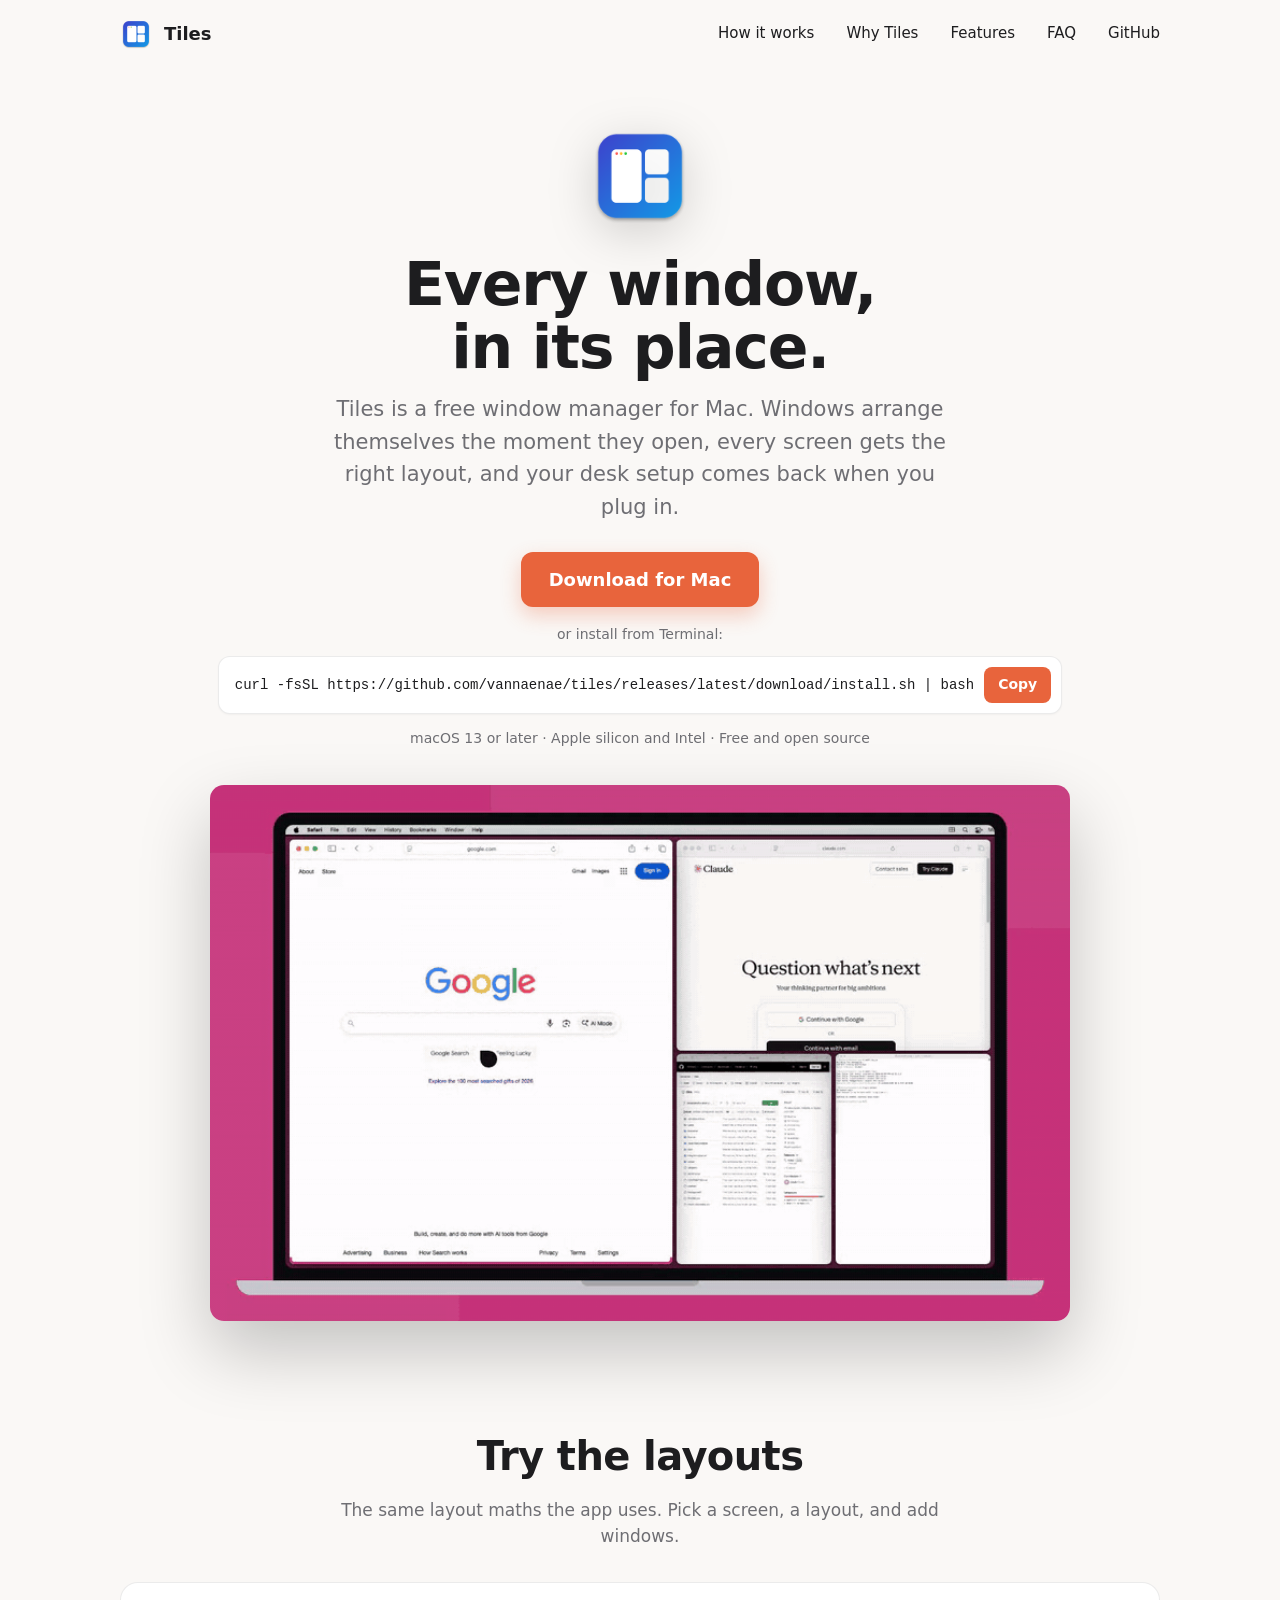
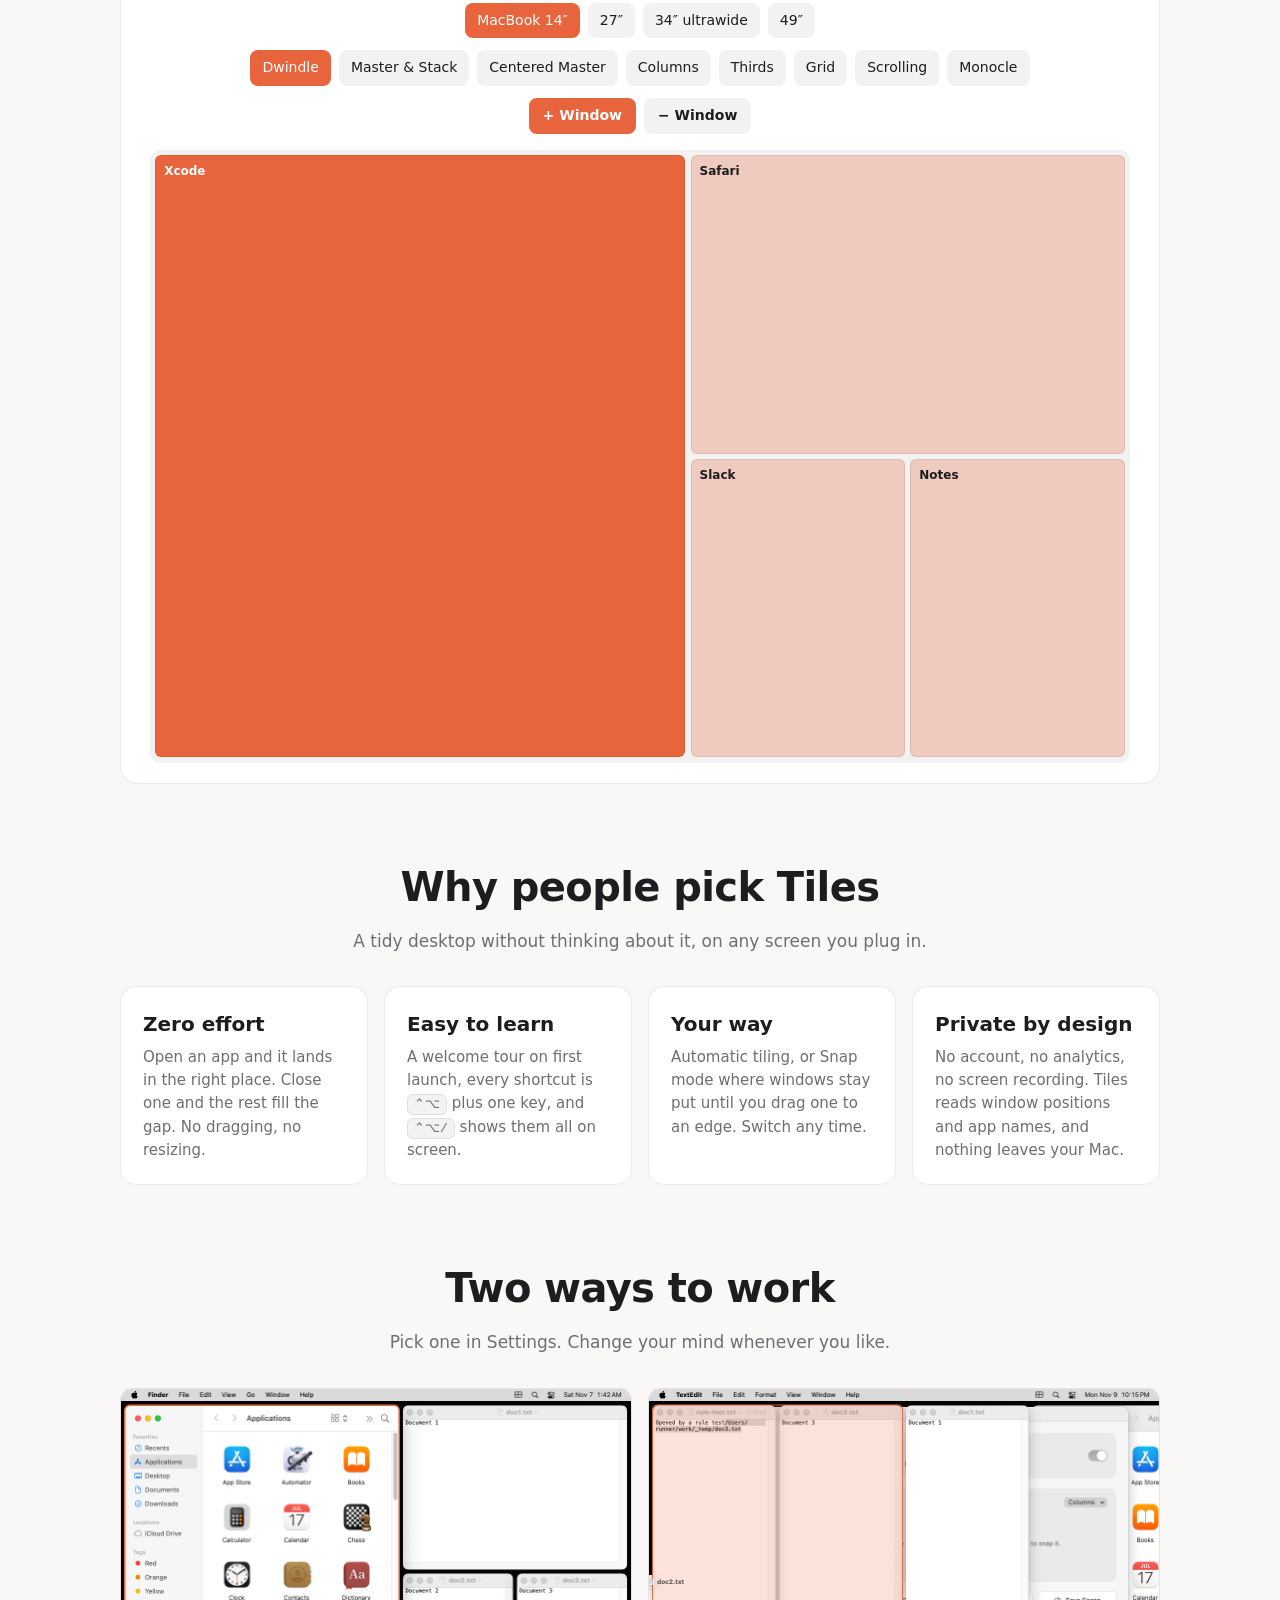
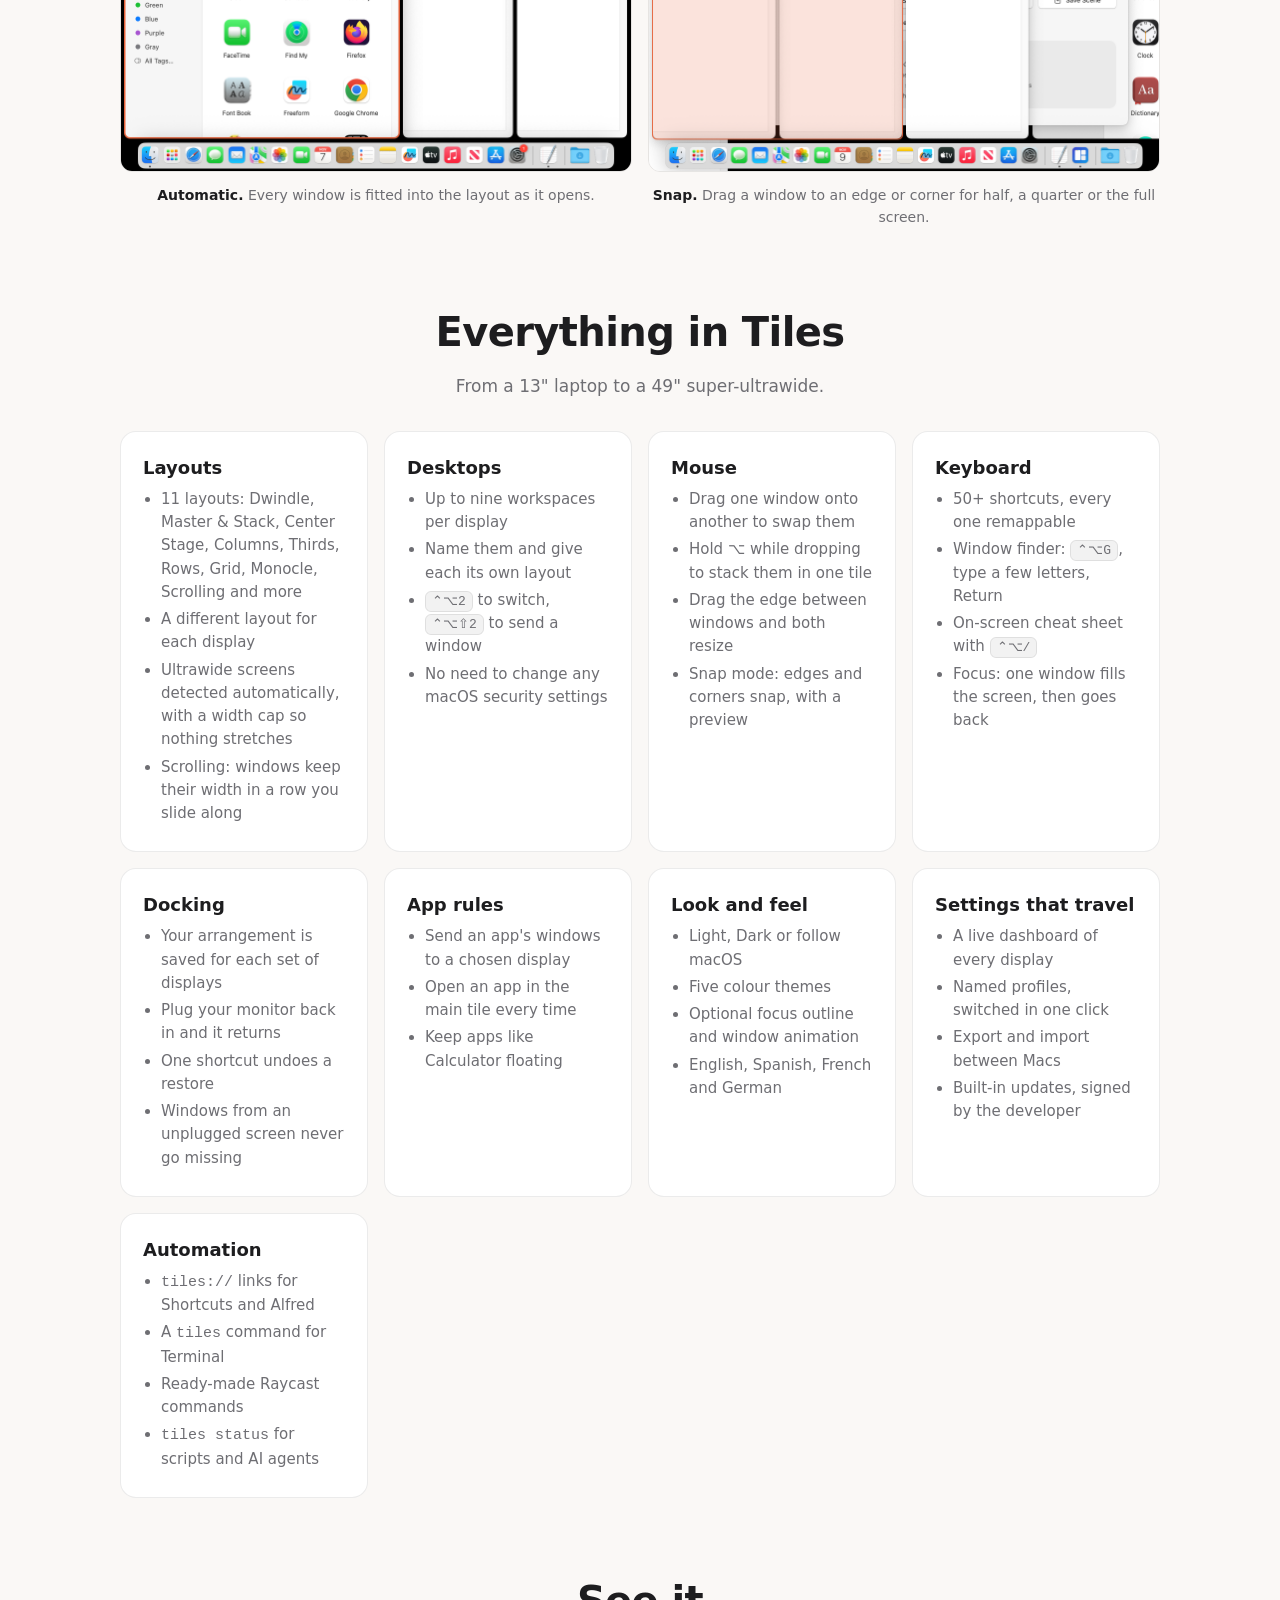
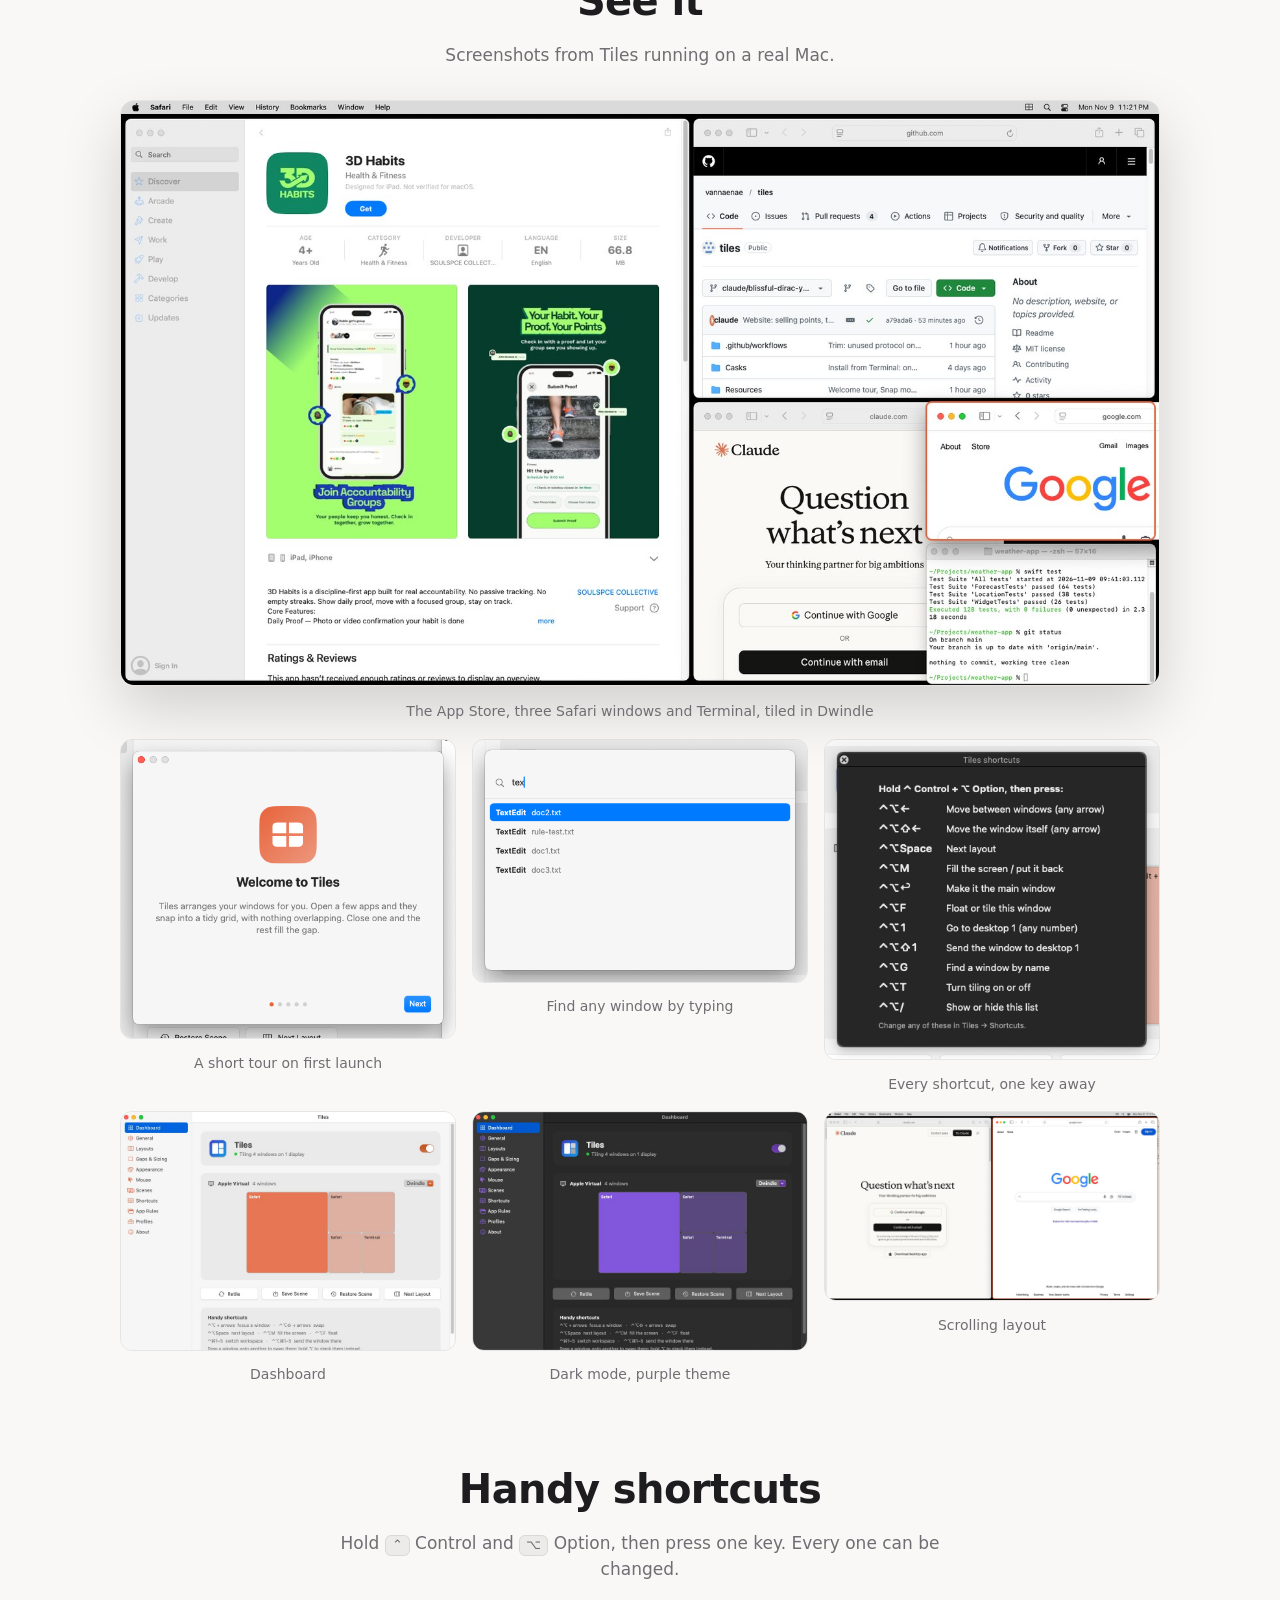
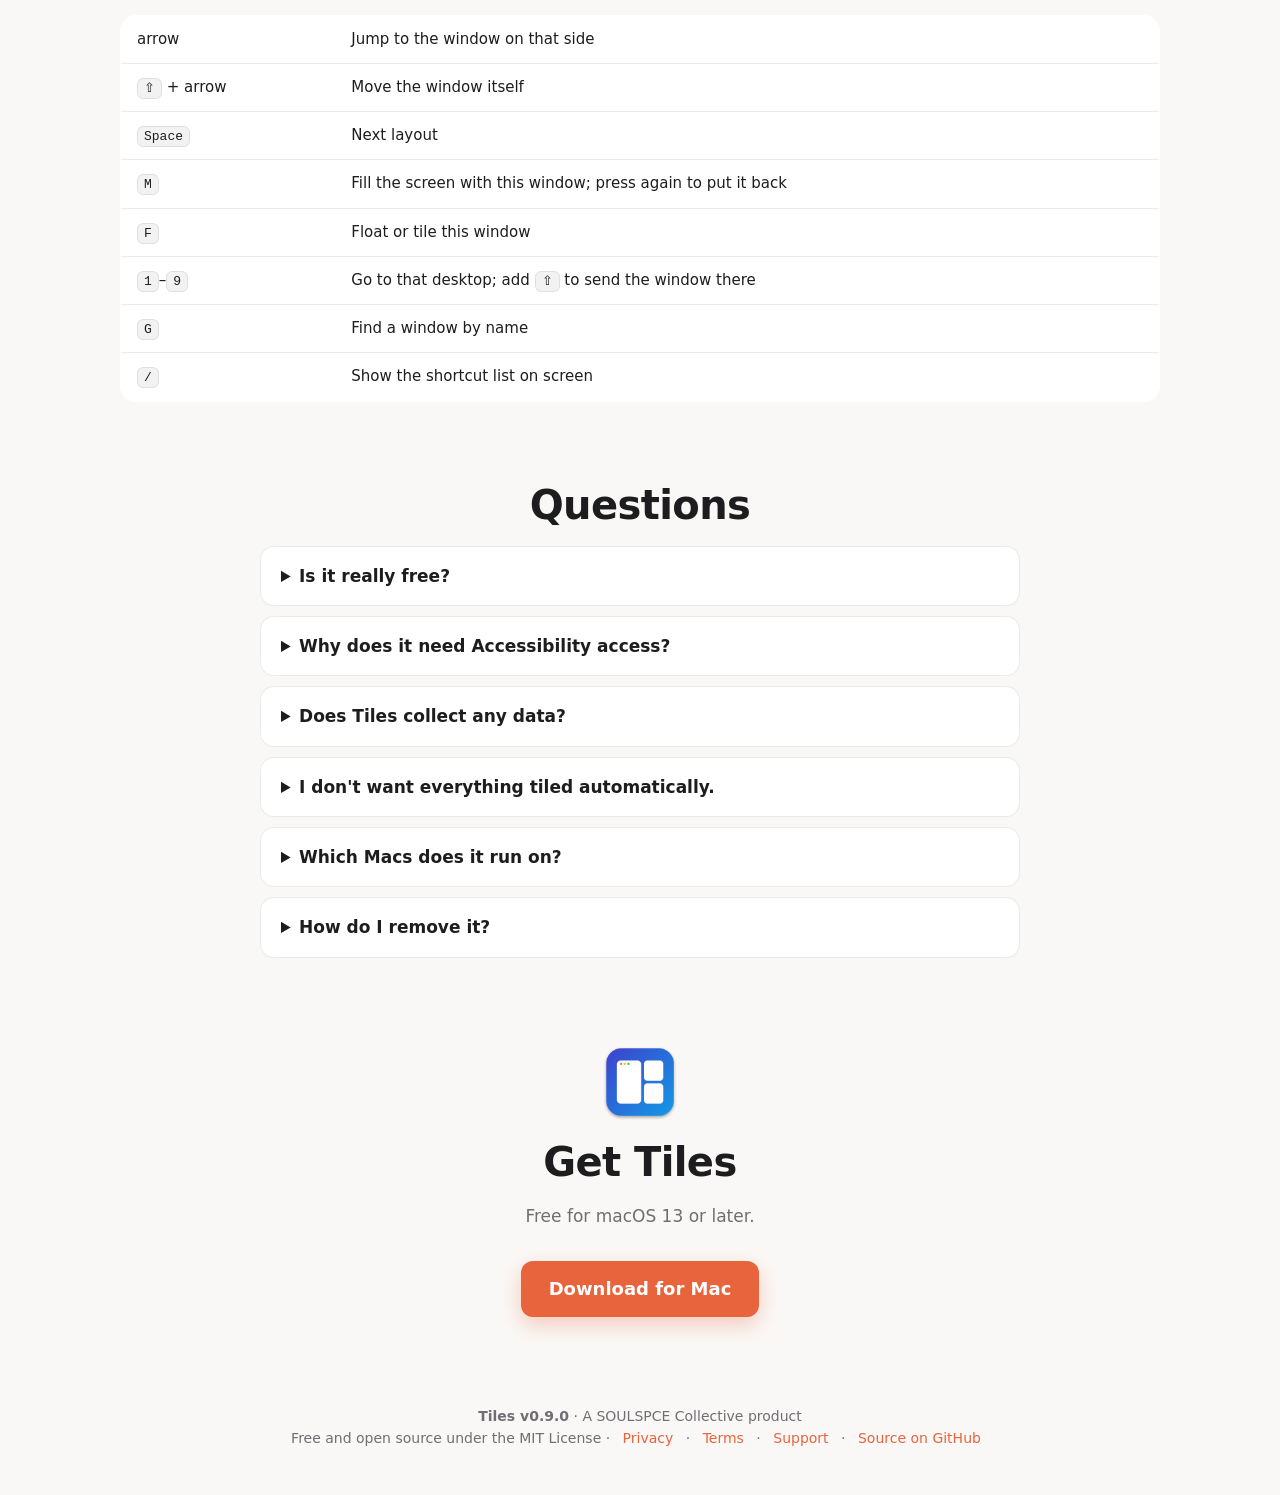
==== commit 4592755c: "How it works: a five-move walkthrough on a simulated desktop A new website page that teaches Tiles b" ====
--- a/docs/index.html
+++ b/docs/index.html
@@ -7,15 +7,65 @@
 <meta name="description" content="Every window snaps into place the moment it opens. Layouts for every screen, scenes that come back when you dock. Free and open source.">
 <link rel="icon" href="img/icon.png">
 <meta property="og:title" content="Tiles: free auto-tiling window manager for Mac">
-<meta property="og:description" content="Every window snaps into place the moment it opens. Layouts for every screen, scenes that come back when you dock. Free and open source.">
-<meta property="og:image" content="img/real-apps.jpg">
-<link rel="stylesheet" href="site.css">
+<meta property="og:description" content="Every window snaps into place the moment it opens. Free and open source.">
+<meta property="og:image" content="img/dwindle.png">
+<style>
+:root { --accent:#E8643C; --bg:#faf8f6; --card:#fff; --text:#1d1d1f; --sec:#6e6e73; --line:rgba(0,0,0,.08); --tile2:rgba(232,100,60,.28); --screen:rgba(0,0,0,.05); }
+@media (prefers-color-scheme: dark) { :root { --bg:#141416; --card:#1f1f22; --text:#f5f5f7; --sec:#a1a1a6; --line:rgba(255,255,255,.1); --tile2:rgba(232,100,60,.35); --screen:rgba(255,255,255,.06); } }
+* { box-sizing:border-box; }
+body { margin:0; background:var(--bg); color:var(--text); font:17px/1.55 -apple-system, BlinkMacSystemFont, "SF Pro Text", Inter, system-ui, sans-serif; -webkit-font-smoothing:antialiased; }
+a { color:var(--accent); text-decoration:none; } a:hover { text-decoration:underline; }
+.wrap { max-width:1080px; margin:0 auto; padding:0 20px; }
+nav { display:flex; align-items:center; gap:12px; padding:18px 0; }
+nav img { width:32px; height:32px; } nav b { font-size:18px; } nav .sp { flex:1; } nav a { color:var(--text); margin-left:20px; font-size:15px; }
+.hero { text-align:center; padding:56px 0 32px; }
+.hero img.icon { width:104px; height:104px; filter:drop-shadow(0 12px 24px rgba(0,0,0,.18)); }
+h1 { font-size:clamp(36px,6vw,60px); line-height:1.05; letter-spacing:-.02em; margin:18px 0 14px; }
+.lede { font-size:clamp(18px,2.4vw,21px); color:var(--sec); max-width:640px; margin:0 auto 28px; }
+.install { display:inline-flex; align-items:center; gap:10px; max-width:100%; background:var(--card); border:1px solid var(--line); border-radius:12px; padding:10px 10px 10px 16px; box-shadow:0 1px 2px rgba(0,0,0,.04); }
+.install code { font:14px ui-monospace, SFMono-Regular, Menlo, monospace; white-space:nowrap; overflow:auto; }
+button { font:inherit; cursor:pointer; border:0; border-radius:8px; }
+.copy { background:var(--accent); color:#fff; padding:7px 14px; font-size:14px; font-weight:600; }
+.sub { margin-top:14px; font-size:14px; color:var(--sec); }
+.gif { display:block; width:100%; max-width:860px; margin:36px auto 0; border-radius:14px; box-shadow:0 30px 70px rgba(0,0,0,.22); }
+section { padding:72px 0 0; }
+h2 { font-size:clamp(28px,4vw,40px); letter-spacing:-.015em; text-align:center; margin:0 0 10px; }
+.center { text-align:center; color:var(--sec); max-width:620px; margin:0 auto 32px; }
+.demo { background:var(--card); border:1px solid var(--line); border-radius:18px; padding:20px; }
+.row { display:flex; flex-wrap:wrap; gap:8px; justify-content:center; margin-bottom:12px; }
+.seg button { background:var(--screen); color:var(--text); padding:7px 12px; font-size:14px; }
+.seg button.on { background:var(--accent); color:#fff; }
+.screen { position:relative; margin:16px auto 0; background:var(--screen); border-radius:10px; overflow:hidden; transition:aspect-ratio .3s; }
+.tile { position:absolute; border-radius:6px; background:var(--tile2); border:1px solid rgba(0,0,0,.08); transition:all .35s cubic-bezier(.2,.8,.2,1); font-size:12px; font-weight:600; padding:6px 8px; color:var(--text); overflow:hidden; white-space:nowrap; }
+.tile.main { background:var(--accent); color:#fff; }
+.grid { display:grid; grid-template-columns:repeat(auto-fit,minmax(240px,1fr)); gap:16px; }
+.card { background:var(--card); border:1px solid var(--line); border-radius:16px; padding:22px; }
+.card h3 { margin:0 0 6px; font-size:18px; } .card p { margin:0; color:var(--sec); font-size:15px; }
+.card .k { font-size:22px; margin-bottom:8px; }
+.shots { display:grid; grid-template-columns:repeat(auto-fit,minmax(300px,1fr)); gap:16px; }
+.shots img { width:100%; border-radius:12px; border:1px solid var(--line); }
+.shots figcaption { text-align:center; color:var(--sec); font-size:14px; margin-top:6px; }
+table { width:100%; border-collapse:collapse; background:var(--card); border-radius:16px; overflow:hidden; border:1px solid var(--line); font-size:15px; }
+td, th { padding:12px 16px; border-bottom:1px solid var(--line); text-align:left; } tr:last-child td { border-bottom:0; }
+kbd { font:13px ui-monospace, Menlo, monospace; background:var(--screen); border:1px solid var(--line); border-radius:6px; padding:2px 6px; }
+footer { padding:72px 0 48px; text-align:center; color:var(--sec); font-size:14px; }
+.btn { display:inline-block; background:var(--accent); color:#fff; font-weight:600; font-size:18px; padding:14px 28px; border-radius:12px; box-shadow:0 8px 20px rgba(232,100,60,.3); } .btn:hover { text-decoration:none; filter:brightness(1.06); }
+.card ul { margin:0; padding-left:18px; color:var(--sec); font-size:15px; } .card li { margin:4px 0; }
+.why h3 { font-size:20px; }
+.shots figure { margin:0; } .shots figcaption b { color:var(--text); }
+.faq { max-width:760px; margin:0 auto; } details { background:var(--card); border:1px solid var(--line); border-radius:14px; padding:16px 20px; margin-bottom:10px; }
+summary { font-weight:600; cursor:pointer; } details p { margin:10px 0 0; color:var(--sec); }
+.cta { text-align:center; } .cta .icon { width:84px; height:84px; }
+footer a { margin:0 8px; }
+.wide { margin:0 0 16px; } .wide img { width:100%; border-radius:14px; border:1px solid var(--line); box-shadow:0 24px 60px rgba(0,0,0,.16); } .wide figcaption { text-align:center; color:var(--sec); font-size:14px; margin-top:8px; }
+@media (max-width:600px) { nav a.hide { display:none; } .install code { font-size:12px; } }
+</style>
 </head>
 <body>
 <div class="wrap">
   <nav>
-    <a class="home" href="./"><img src="img/icon.png" alt=""><b>Tiles</b></a><span class="sp"></span>
-    <a class="hide" href="layouts.html">Layouts</a><a class="hide" href="features.html">Features</a><a class="hide" href="faq.html">FAQ</a><a class="hide" href="support.html">Support</a>
+    <img src="img/icon.png" alt=""><b>Tiles</b><span class="sp"></span>
+    <a href="how-it-works.html">How it works</a><a class="hide" href="#why">Why Tiles</a><a class="hide" href="#features">Features</a><a class="hide" href="#faq">FAQ</a>
     <a href="https://github.com/vannaenae/tiles">GitHub</a>
   </nav>
 
@@ -27,31 +77,130 @@
     <p class="sub" style="margin-bottom:10px">or install from Terminal:</p>
     <div class="install"><code id="cmd">curl -fsSL https://github.com/vannaenae/tiles/releases/latest/download/install.sh | bash</code><button class="copy" onclick="copyCmd(this)">Copy</button></div>
     <p class="sub">macOS 13 or later · Apple silicon and Intel · Free and open source</p>
+    <img class="gif" src="img/demo.gif" alt="Tiles arranging TextEdit and Finder windows through several layouts on a real Mac">
   </div>
 
-  <section class="play" style="padding-top:24px">
-    <div class="tabs" id="screens" role="tablist" aria-label="Screen size"></div><br>
-    <div class="tabs" id="layouts" role="tablist" aria-label="Layout"></div>
-    <div class="row"><button class="copy" id="add">+ Window</button><button class="copy ghost" id="remove">− Window</button></div>
-    <p class="sub" id="count" aria-live="polite"></p>
-    <p class="hint" id="hint"><b>This screen is live. Try it now.</b> Drag a window onto another to swap them. Double-click one to make it the main window.</p>
-    <div class="setup" id="setup"><div class="mac"><div class="desk" id="desk" tabindex="0" aria-label="A Mac screen with tiled windows. Arrow keys move between windows, Return makes one the main window, Space changes the layout."><div class="bar"><img src="img/win-menubar.jpg" alt=""></div></div></div></div>
-  </section>
-
-  <div class="strip" aria-hidden="true"><div>
-    <span>Dwindle</span><span>Master &amp; Stack</span><span>Wide Master</span><span>Center Stage</span><span>Columns</span><span>Thirds</span><span>Rows</span><span>Grid</span><span>Monocle</span><span>Scrolling</span><span>Snap</span>
-    <span>Dwindle</span><span>Master &amp; Stack</span><span>Wide Master</span><span>Center Stage</span><span>Columns</span><span>Thirds</span><span>Rows</span><span>Grid</span><span>Monocle</span><span>Scrolling</span><span>Snap</span>
-  </div></div>
+  <section id="try">
+    <h2>Try the layouts</h2>
+    <p class="center">The same layout maths the app uses. Pick a screen, a layout, and add windows.</p>
+    <div class="demo">
+      <div class="row seg" id="screens"></div>
+      <div class="row seg" id="layouts"></div>
+      <div class="row"><button class="copy" onclick="setN(n+1)">+ Window</button><button class="copy" style="background:var(--screen);color:var(--text)" onclick="setN(n-1)">− Window</button></div>
+      <div class="screen" id="screen"></div>
+    </div>
+  </section>
 
   <section id="why">
-    <h2>A tidy desktop, without the effort</h2>
+    <h2>Why people pick Tiles</h2>
+    <p class="center">A tidy desktop without thinking about it, on any screen you plug in.</p>
     <div class="grid why">
       <div class="card"><h3>Zero effort</h3><p>Open an app and it lands in the right place. Close one and the rest fill the gap. No dragging, no resizing.</p></div>
       <div class="card"><h3>Easy to learn</h3><p>A welcome tour on first launch, every shortcut is <kbd>⌃⌥</kbd> plus one key, and <kbd>⌃⌥/</kbd> shows them all on screen.</p></div>
       <div class="card"><h3>Your way</h3><p>Automatic tiling, or Snap mode where windows stay put until you drag one to an edge. Switch any time.</p></div>
       <div class="card"><h3>Private by design</h3><p>No account, no analytics, no screen recording. Tiles reads window positions and app names, and nothing leaves your Mac.</p></div>
     </div>
-    <p class="more"><a href="features.html">See everything Tiles does →</a></p>
+  </section>
+
+  <section id="modes">
+    <h2>Two ways to work</h2>
+    <p class="center">Pick one in Settings. Change your mind whenever you like.</p>
+    <div class="shots">
+      <figure><img src="img/dwindle.png" alt="Four windows tiled automatically on a Mac"><figcaption><b>Automatic.</b> Every window is fitted into the layout as it opens.</figcaption></figure>
+      <figure><img src="img/snap.png" alt="A window being dragged to the left edge, with a tinted preview of the left half"><figcaption><b>Snap.</b> Drag a window to an edge or corner for half, a quarter or the full screen.</figcaption></figure>
+    </div>
+  </section>
+
+  <section id="features">
+    <h2>Everything in Tiles</h2>
+    <p class="center">From a 13" laptop to a 49" super-ultrawide.</p>
+    <div class="grid">
+      <div class="card"><h3>Layouts</h3><ul>
+        <li>11 layouts: Dwindle, Master &amp; Stack, Center Stage, Columns, Thirds, Rows, Grid, Monocle, Scrolling and more</li>
+        <li>A different layout for each display</li>
+        <li>Ultrawide screens detected automatically, with a width cap so nothing stretches</li>
+        <li>Scrolling: windows keep their width in a row you slide along</li></ul></div>
+      <div class="card"><h3>Desktops</h3><ul>
+        <li>Up to nine workspaces per display</li>
+        <li>Name them and give each its own layout</li>
+        <li><kbd>⌃⌥2</kbd> to switch, <kbd>⌃⌥⇧2</kbd> to send a window</li>
+        <li>No need to change any macOS security settings</li></ul></div>
+      <div class="card"><h3>Mouse</h3><ul>
+        <li>Drag one window onto another to swap them</li>
+        <li>Hold ⌥ while dropping to stack them in one tile</li>
+        <li>Drag the edge between windows and both resize</li>
+        <li>Snap mode: edges and corners snap, with a preview</li></ul></div>
+      <div class="card"><h3>Keyboard</h3><ul>
+        <li>50+ shortcuts, every one remappable</li>
+        <li>Window finder: <kbd>⌃⌥G</kbd>, type a few letters, Return</li>
+        <li>On-screen cheat sheet with <kbd>⌃⌥/</kbd></li>
+        <li>Focus: one window fills the screen, then goes back</li></ul></div>
+      <div class="card"><h3>Docking</h3><ul>
+        <li>Your arrangement is saved for each set of displays</li>
+        <li>Plug your monitor back in and it returns</li>
+        <li>One shortcut undoes a restore</li>
+        <li>Windows from an unplugged screen never go missing</li></ul></div>
+      <div class="card"><h3>App rules</h3><ul>
+        <li>Send an app's windows to a chosen display</li>
+        <li>Open an app in the main tile every time</li>
+        <li>Keep apps like Calculator floating</li></ul></div>
+      <div class="card"><h3>Look and feel</h3><ul>
+        <li>Light, Dark or follow macOS</li>
+        <li>Five colour themes</li>
+        <li>Optional focus outline and window animation</li>
+        <li>English, Spanish, French and German</li></ul></div>
+      <div class="card"><h3>Settings that travel</h3><ul>
+        <li>A live dashboard of every display</li>
+        <li>Named profiles, switched in one click</li>
+        <li>Export and import between Macs</li>
+        <li>Built-in updates, signed by the developer</li></ul></div>
+      <div class="card"><h3>Automation</h3><ul>
+        <li><code>tiles://</code> links for Shortcuts and Alfred</li>
+        <li>A <code>tiles</code> command for Terminal</li>
+        <li>Ready-made Raycast commands</li>
+        <li><code>tiles status</code> for scripts and AI agents</li></ul></div>
+    </div>
+  </section>
+
+  <section id="look">
+    <h2>See it</h2>
+    <p class="center">Screenshots from Tiles running on a real Mac.</p>
+    <figure class="wide"><img src="img/real-apps.jpg" alt="The App Store, Safari on GitHub, Claude and Google, and Terminal, tiled side by side in the Dwindle layout"><figcaption>The App Store, three Safari windows and Terminal, tiled in Dwindle</figcaption></figure>
+    <div class="shots">
+      <figure><img src="img/tour.png" alt="The Welcome to Tiles tour window"><figcaption>A short tour on first launch</figcaption></figure>
+      <figure><img src="img/finder.png" alt="The window finder listing TextEdit windows after typing tex"><figcaption>Find any window by typing</figcaption></figure>
+      <figure><img src="img/shortcuts.png" alt="The shortcut cheat sheet"><figcaption>Every shortcut, one key away</figcaption></figure>
+      <figure><img src="img/dashboard-light.jpg" alt="Tiles dashboard in light mode"><figcaption>Dashboard</figcaption></figure>
+      <figure><img src="img/dashboard-dark.jpg" alt="Tiles dashboard in dark mode with the purple theme"><figcaption>Dark mode, purple theme</figcaption></figure>
+      <figure><img src="img/scrolling.jpg" alt="The Scrolling layout with Claude and Google side by side in Safari"><figcaption>Scrolling layout</figcaption></figure>
+    </div>
+  </section>
+
+  <section id="shortcuts">
+    <h2>Handy shortcuts</h2>
+    <p class="center">Hold <kbd>⌃</kbd> Control and <kbd>⌥</kbd> Option, then press one key. Every one can be changed.</p>
+    <table>
+      <tr><td>arrow</td><td>Jump to the window on that side</td></tr>
+      <tr><td><kbd>⇧</kbd> + arrow</td><td>Move the window itself</td></tr>
+      <tr><td><kbd>Space</kbd></td><td>Next layout</td></tr>
+      <tr><td><kbd>M</kbd></td><td>Fill the screen with this window; press again to put it back</td></tr>
+      <tr><td><kbd>F</kbd></td><td>Float or tile this window</td></tr>
+      <tr><td><kbd>1</kbd>–<kbd>9</kbd></td><td>Go to that desktop; add <kbd>⇧</kbd> to send the window there</td></tr>
+      <tr><td><kbd>G</kbd></td><td>Find a window by name</td></tr>
+      <tr><td><kbd>/</kbd></td><td>Show the shortcut list on screen</td></tr>
+    </table>
+  </section>
+
+  <section id="faq">
+    <h2>Questions</h2>
+    <div class="faq">
+      <details><summary>Is it really free?</summary><p>Yes. Tiles is free and open source under the MIT License. There is no paid tier.</p></details>
+      <details><summary>Why does it need Accessibility access?</summary><p>macOS only lets an app move other apps' windows with that permission. Tiles uses it to read window positions and app names and to move windows. It does not record your screen or read what's inside your windows.</p></details>
+      <details><summary>Does Tiles collect any data?</summary><p>No. There is no account and no analytics. The only network request is a daily check with GitHub for a new version, which you can switch off. See the <a href="privacy.html">privacy policy</a>.</p></details>
+      <details><summary>I don't want everything tiled automatically.</summary><p>Choose Snap mode in Settings. Windows stay where you put them, and dragging one to a screen edge snaps it. You can also float a single window or a whole app.</p></details>
+      <details><summary>Which Macs does it run on?</summary><p>macOS 13 Ventura or later, on Apple silicon and Intel.</p></details>
+      <details><summary>How do I remove it?</summary><p>Quit Tiles and drag it from Applications to the Bin. Your windows go back to normal straight away.</p></details>
+    </div>
   </section>
 
   <section class="cta">
@@ -66,8 +215,37 @@
     Free and open source under the MIT License · <a href="privacy.html">Privacy</a> · <a href="terms.html">Terms</a> · <a href="support.html">Support</a> · <a href="https://github.com/vannaenae/tiles">Source on GitHub</a>
   </footer>
 </div>
-<script src="site.js"></script>
-<script src="layouts.js"></script>
+<script>
+function copyCmd(b) { navigator.clipboard.writeText(document.getElementById('cmd').textContent).then(() => { b.textContent = 'Copied'; setTimeout(() => b.textContent = 'Copy', 1500); }); }
+// Same maths as Sources/TilesCore/Layout.swift and Scrolling.swift.
+const cols=(r,n,g)=>{let u=r.w-g*(n-1),o=[],c=r.x;for(let i=0;i<n;i++){let e=r.x+Math.round(u*(i+1)/n)+g*i;o.push({x:c,y:r.y,w:e-c,h:r.h});c=e+g}return o};
+const rows=(r,n,g)=>{let u=r.h-g*(n-1),o=[],c=r.y;for(let i=0;i<n;i++){let e=r.y+Math.round(u*(i+1)/n)+g*i;o.push({x:r.x,y:c,w:r.w,h:e-c});c=e+g}return o};
+const sc=(r,t,g)=>{let u=r.w-g,l=Math.round(u*t);return[{x:r.x,y:r.y,w:l,h:r.h},{x:r.x+l+g,y:r.y,w:u-l,h:r.h}]};
+const sr=(r,t,g)=>{let u=r.h-g,l=Math.round(u*t);return[{x:r.x,y:r.y,w:r.w,h:l},{x:r.x,y:r.y+l+g,w:r.w,h:u-l}]};
+function frames(kind,n,W,H){const g=Math.round(W/180),a={x:g,y:g,w:W-2*g,h:H-2*g},t=.55;
+ if(n==1&&a.w/a.h>=2&&kind!='monocle'){const w=Math.min(Math.round(a.w*.6),2600);return[{x:a.x+(a.w-w)/2,y:a.y,w,h:a.h}]}
+ switch(kind){
+ case'dwindle':{let o=[],rem=a;for(let i=0;i<n;i++){if(i==n-1){o.push(rem);break}let[p,q]=rem.w>=rem.h?sc(rem,i?.5:t,g):sr(rem,i?.5:t,g);o.push(p);rem=q}return o}
+ case'master':{if(n<2)return[a];let[l,r]=sc(a,t,g);return[l,...rows(r,n-1,g)]}
+ case'centered':{if(n<2)return[a];if(n==2)return sc(a,t,g);let mw=Math.round((a.w-2*g)*t),sw=Math.round((a.w-2*g-mw)/2),L={x:a.x,y:a.y,w:sw,h:a.h},M={x:L.x+sw+g,y:a.y,w:mw,h:a.h},R={x:M.x+mw+g,y:a.y,w:a.x+a.w-M.x-mw-g,h:a.h},s=n-1,rr=rows(R,Math.ceil(s/2),g),ll=rows(L,Math.floor(s/2),g),o=[M];for(let i=0;i<s;i++)o.push(i%2?ll[i>>1]:rr[i>>1]);return o}
+ case'columns':return cols(a,n,g);
+ case'thirds':{if(n<2)return[a];if(n==2)return sc(a,2/3,g);let c=cols(a,3,g);return[c[0],c[1],...rows(c[2],n-2,g)]}
+ case'grid':{let s=Math.ceil(Math.sqrt(n)),rc=a.w>=a.h?Math.ceil(n/s):s,o=[],rem=n;rows(a,rc,g).forEach((r,i)=>{let k=Math.ceil(rem/(rc-i));o.push(...cols(r,k,g));rem-=k});return o}
+ case'scrolling':{let w=Math.round(.5*(a.w+g)-g),o=[];for(let i=0;i<n;i++){let x=a.x+i*(w+g);o.push(x+w<=a.x+a.w+1?{x,y:a.y,w,h:a.h}:{x:a.x+a.w-6,y:a.y,w,h:a.h})}return o}
+ case'monocle':return Array(n).fill(a);}}
+const SCREENS=[['MacBook 14″',1512,945],['27″',2560,1415],['34″ ultrawide',3440,1415],['49″',5120,1415]];
+const LAYOUTS=[['dwindle','Dwindle'],['master','Master & Stack'],['centered','Centered Master'],['columns','Columns'],['thirds','Thirds'],['grid','Grid'],['scrolling','Scrolling'],['monocle','Monocle']];
+const APPS=['Xcode','Safari','Slack','Notes','Mail','Music','Figma','Terminal','Calendar','Messages'];
+let screen=0,layout='dwindle',n=4;
+function seg(id,items,cur,fn){document.getElementById(id).innerHTML=items.map((it,i)=>`<button class="${(typeof cur=='number'?i==cur:it[0]==cur)?'on':''}" data-i="${i}">${it[1]??it[0]}</button>`).join('');document.querySelectorAll(`#${id} button`).forEach(b=>b.onclick=()=>fn(+b.dataset.i))}
+function render(){seg('screens',SCREENS.map(s=>[s[0]]),screen,i=>{screen=i;render()});seg('layouts',LAYOUTS,layout,i=>{layout=LAYOUTS[i][0];render()});
+ const[,W,H]=SCREENS[screen],el=document.getElementById('screen'),max=Math.min(el.parentElement.clientWidth-40,980);el.style.width=max+'px';el.style.height=Math.round(max*H/W)+'px';
+ const s=max/W,f=frames(layout,n,W,H);
+ while(el.children.length<APPS.length){const d=document.createElement('div');d.className='tile';el.appendChild(d)}
+ [...el.children].forEach((d,i)=>{if(i>=n){d.style.opacity=0;return}const r=f[i];d.style.opacity=1;d.className='tile'+(i==0?' main':'');d.textContent=APPS[i];Object.assign(d.style,{left:r.x*s+'px',top:r.y*s+'px',width:r.w*s+'px',height:r.h*s+'px'})})}
+function setN(v){n=Math.max(1,Math.min(10,v));render()}
+addEventListener('resize',render);render();
+</script>
 <script src="version.js" defer></script>
 </body>
 </html>
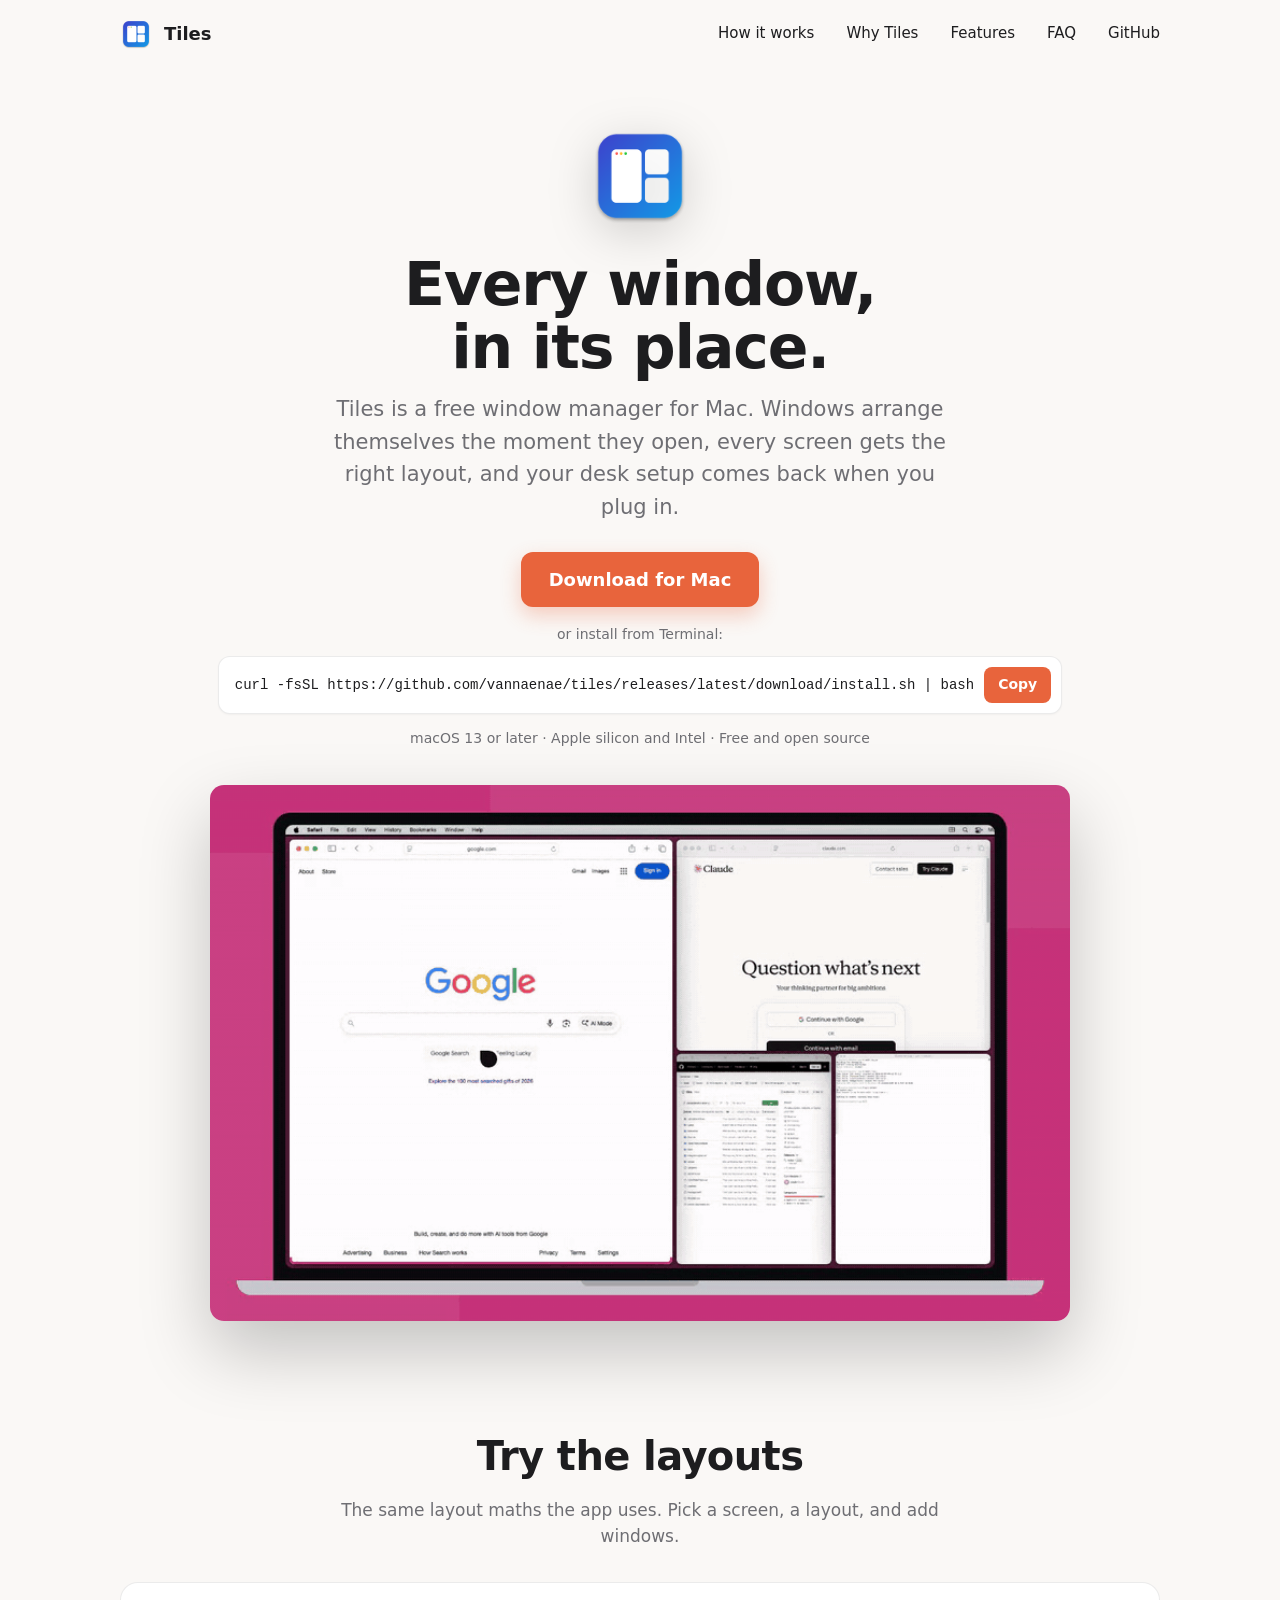
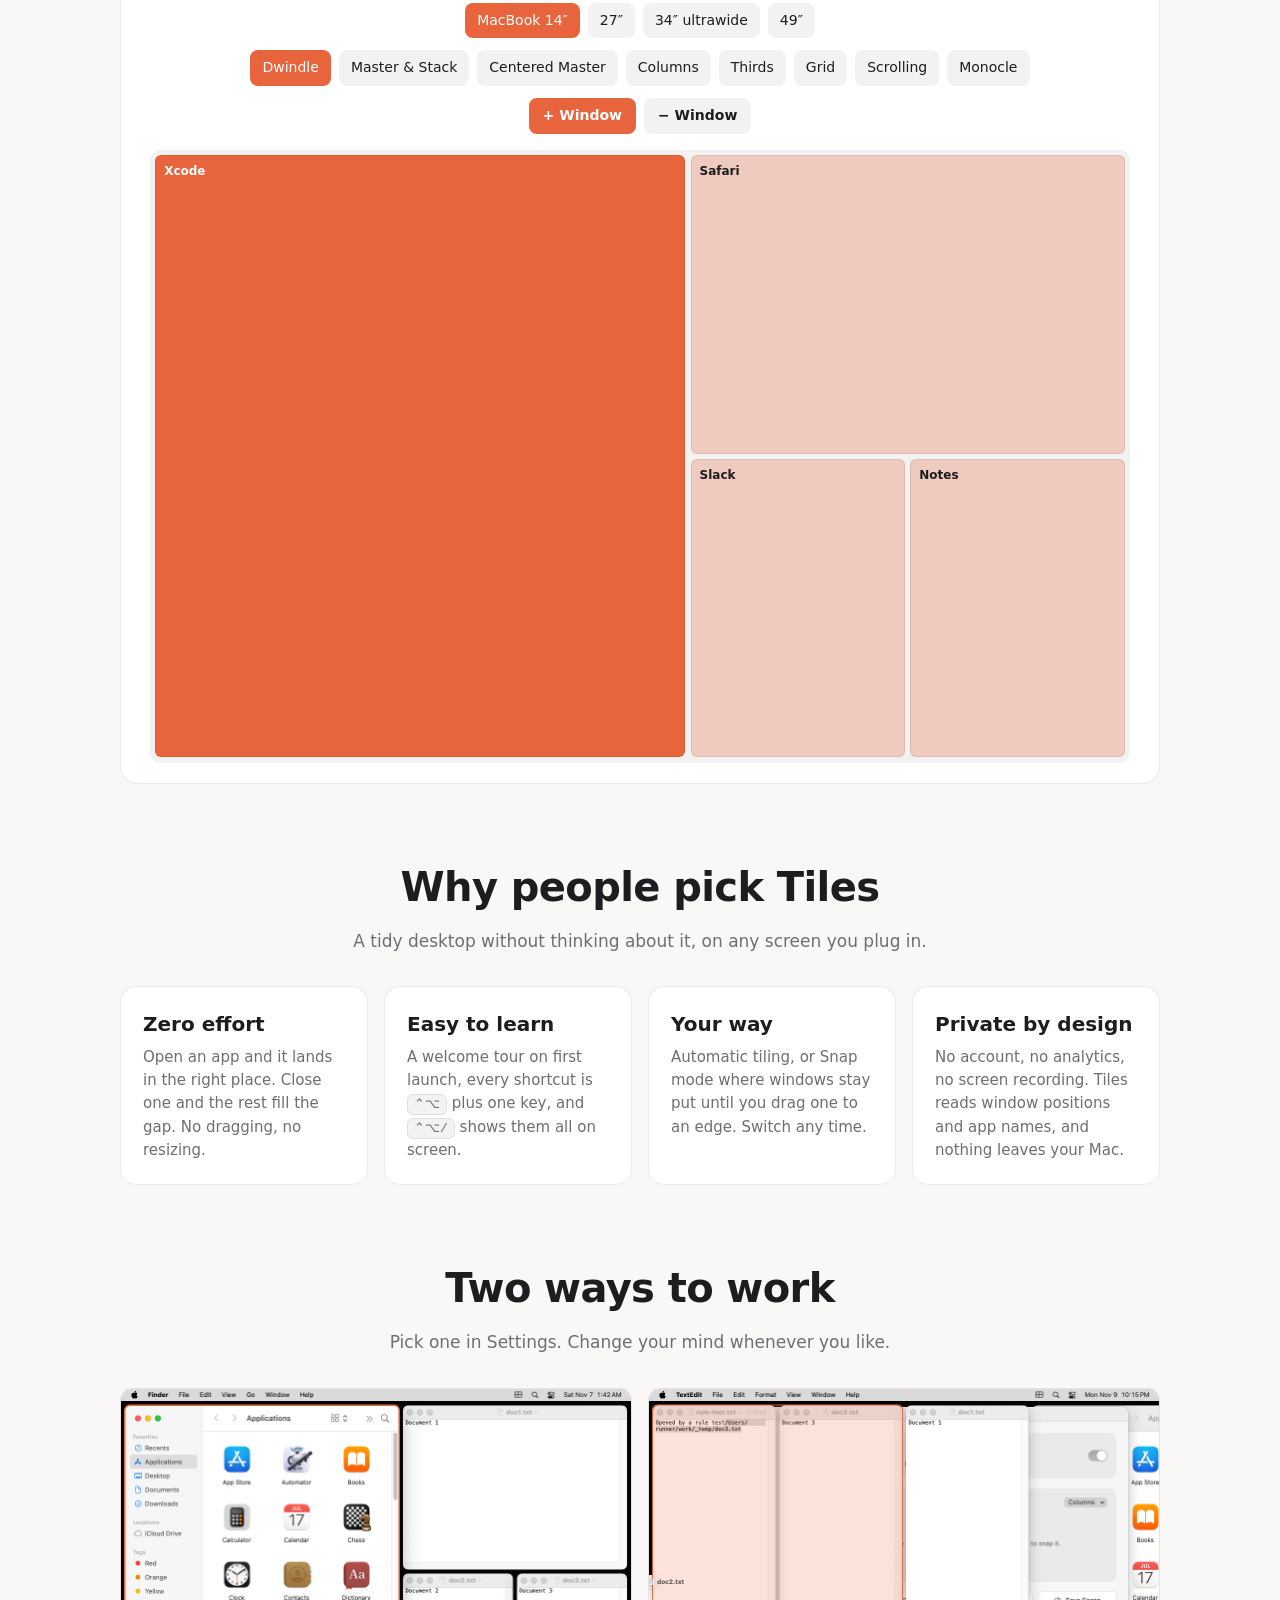
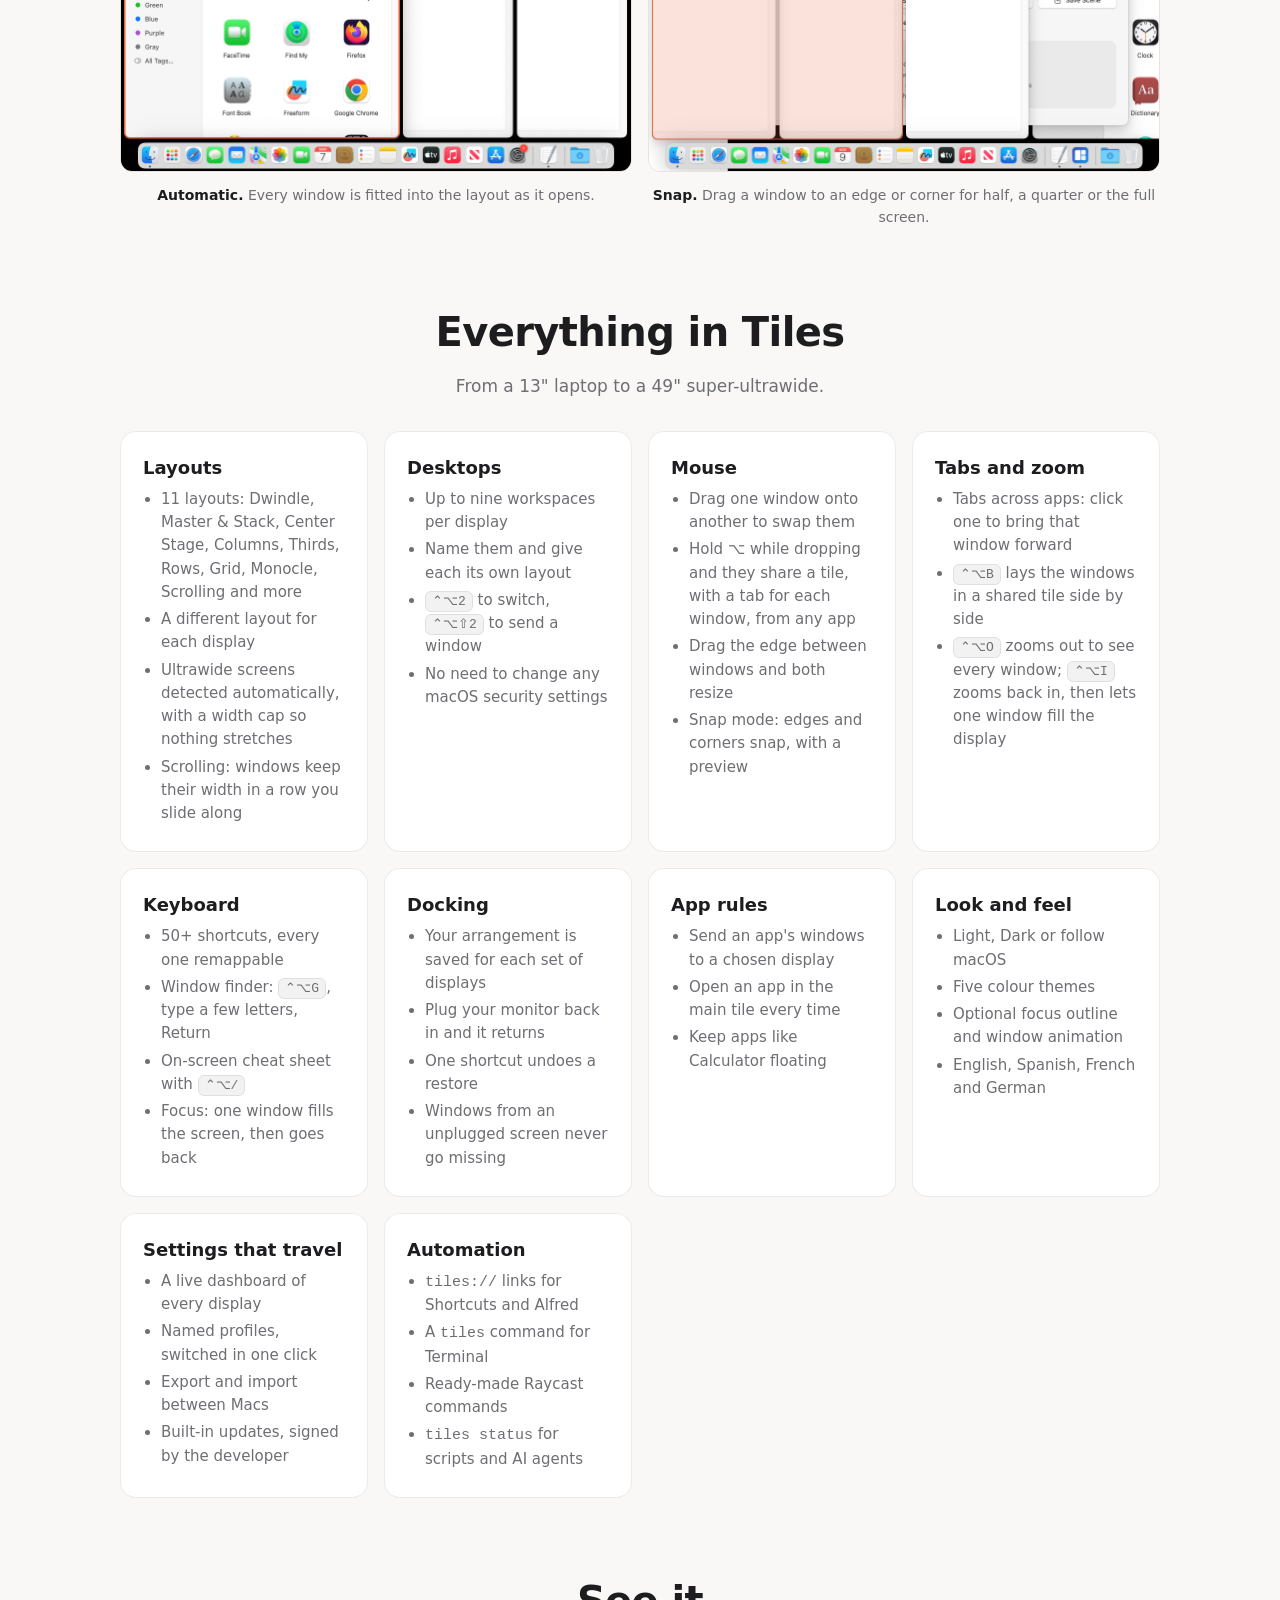
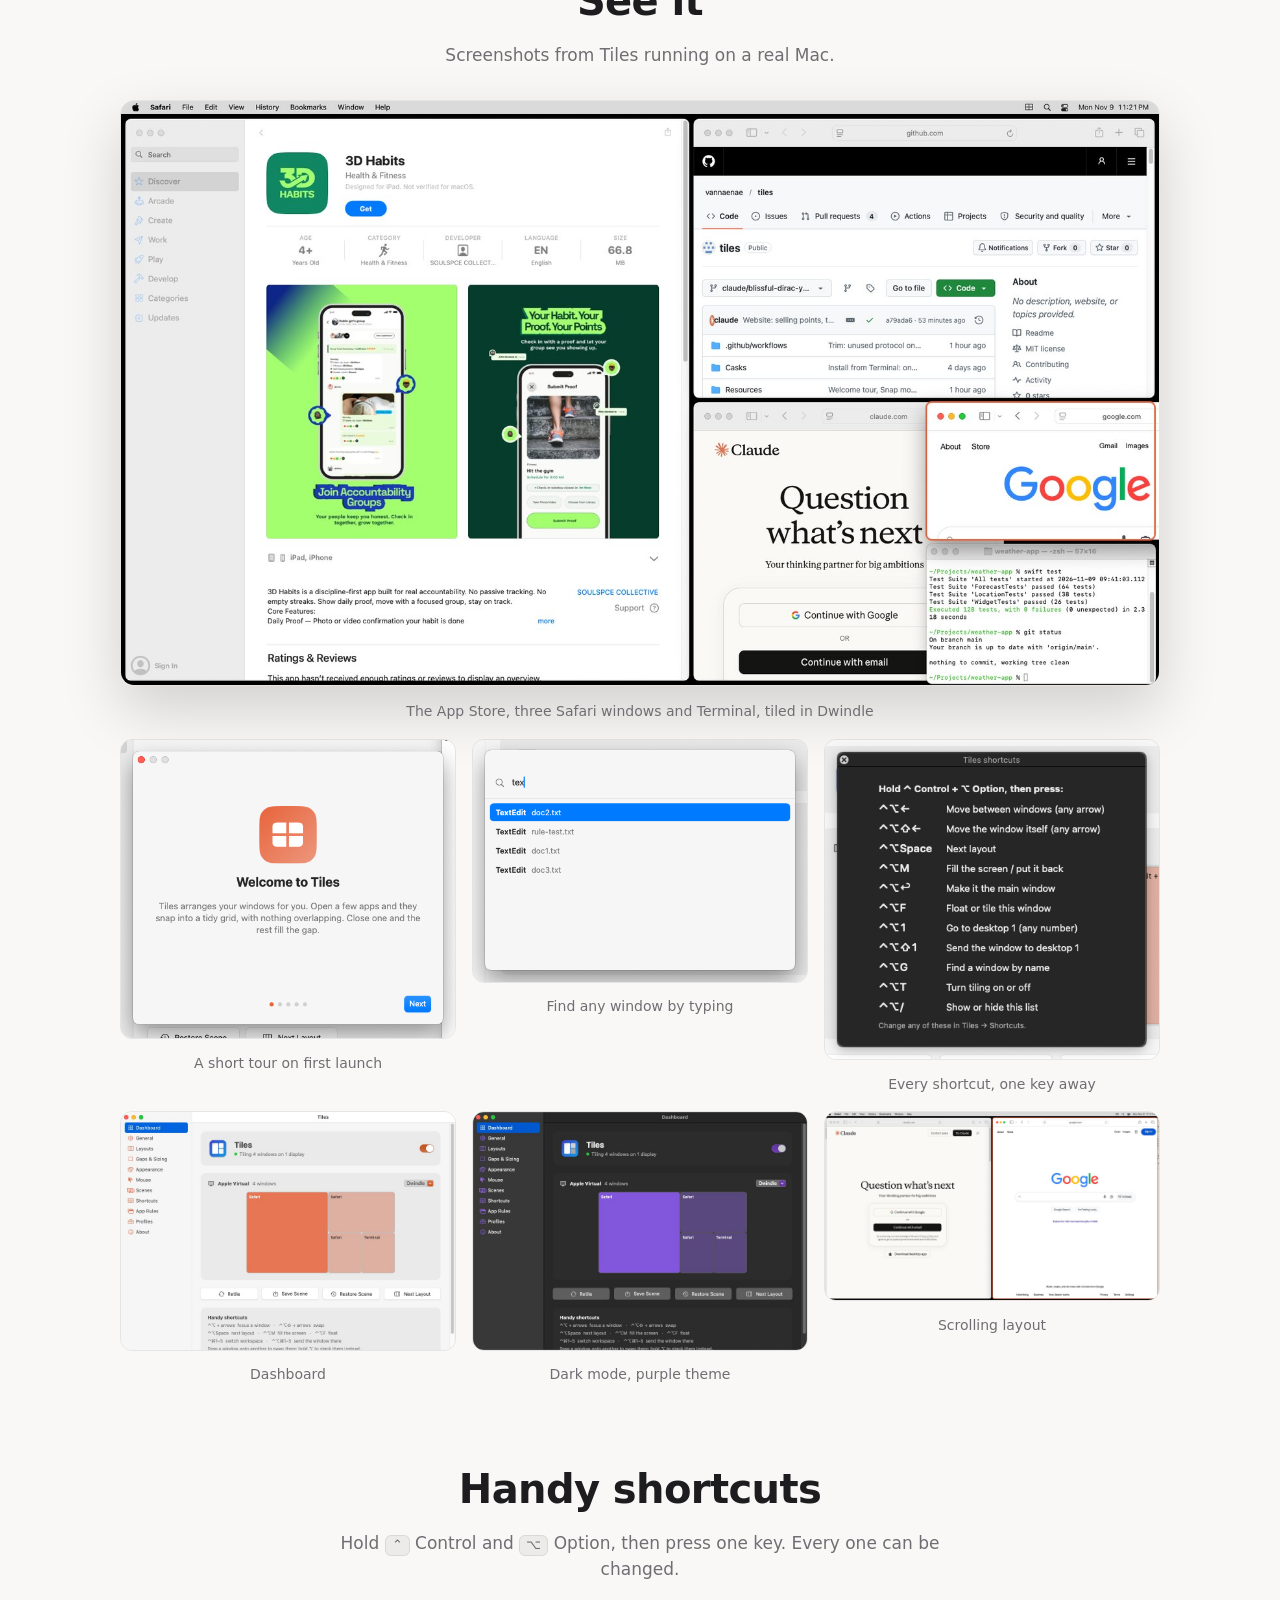
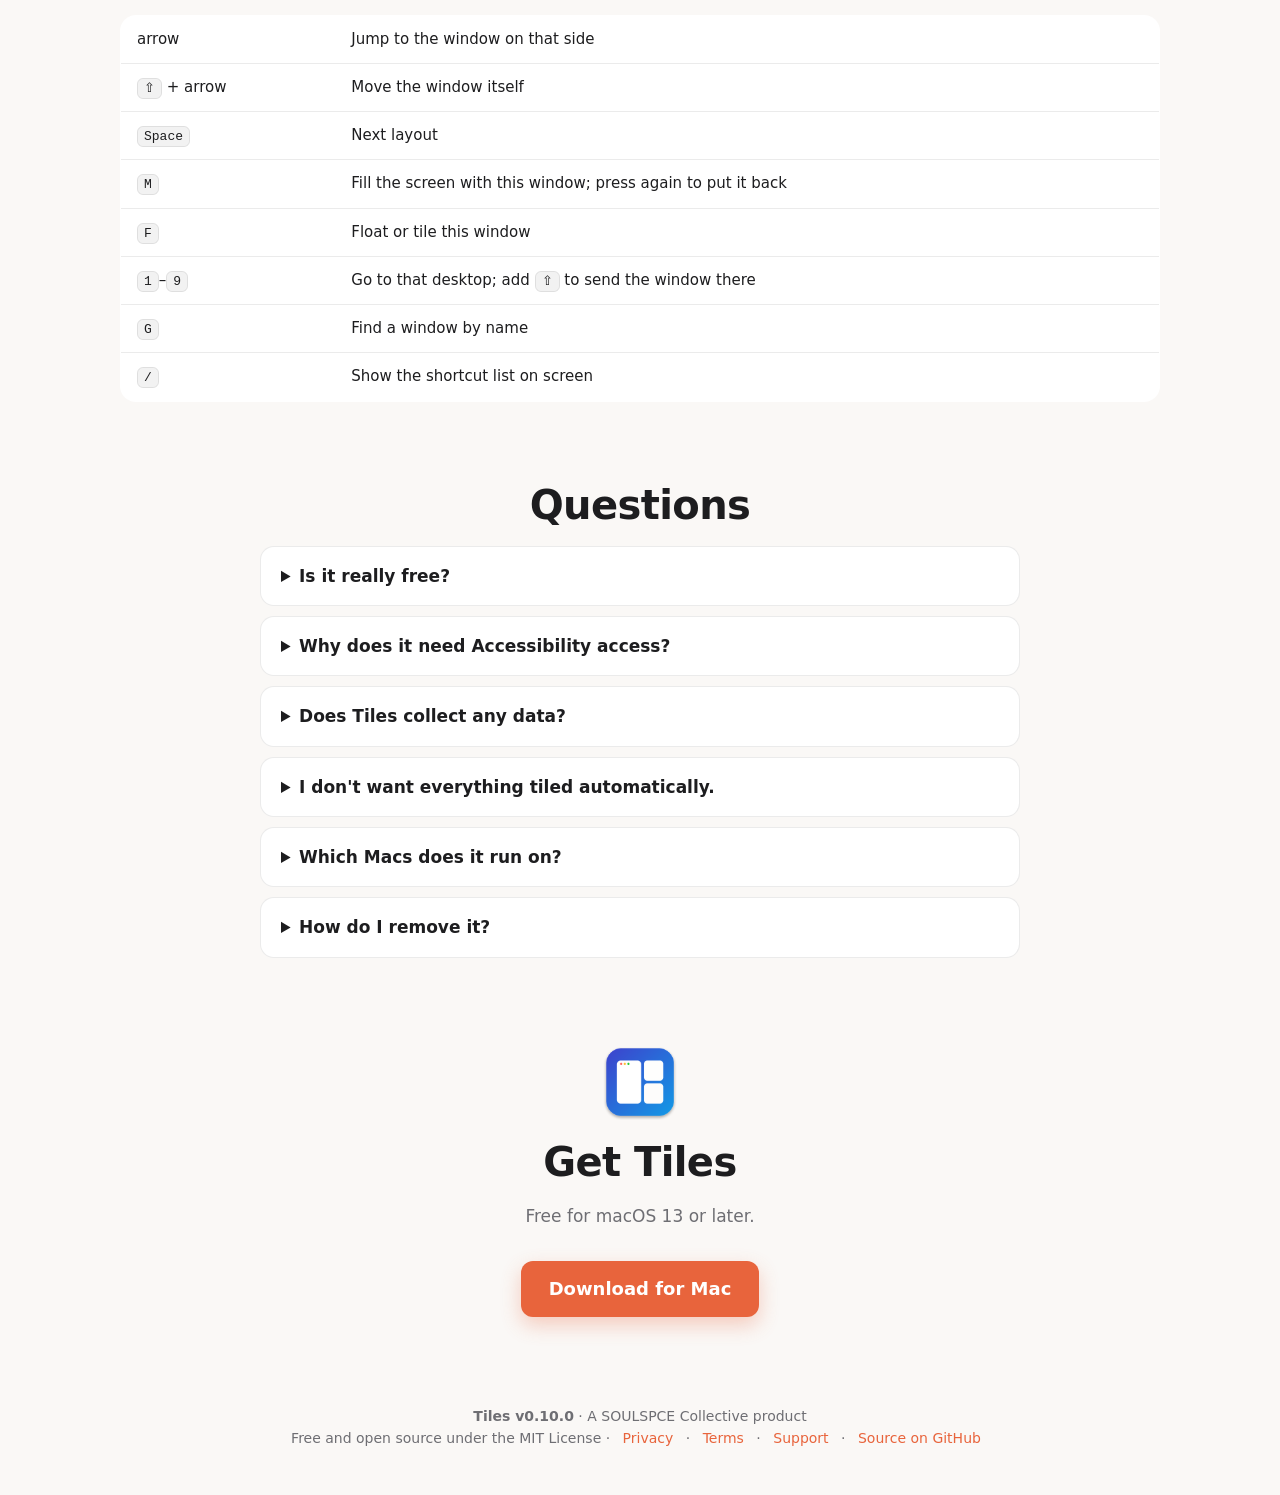
==== commit 252f4bf1: "Teach tabs and zoom: six-move walkthrough, a tour page, Windows keyboard note The How it works page " ====
--- a/docs/index.html
+++ b/docs/index.html
@@ -127,9 +127,13 @@
         <li>No need to change any macOS security settings</li></ul></div>
       <div class="card"><h3>Mouse</h3><ul>
         <li>Drag one window onto another to swap them</li>
-        <li>Hold ⌥ while dropping to stack them in one tile</li>
+        <li>Hold ⌥ while dropping and they share a tile, with a tab for each window, from any app</li>
         <li>Drag the edge between windows and both resize</li>
         <li>Snap mode: edges and corners snap, with a preview</li></ul></div>
+      <div class="card"><h3>Tabs and zoom</h3><ul>
+        <li>Tabs across apps: click one to bring that window forward</li>
+        <li><kbd>⌃⌥B</kbd> lays the windows in a shared tile side by side</li>
+        <li><kbd>⌃⌥O</kbd> zooms out to see every window; <kbd>⌃⌥I</kbd> zooms back in, then lets one window fill the display</li></ul></div>
       <div class="card"><h3>Keyboard</h3><ul>
         <li>50+ shortcuts, every one remappable</li>
         <li>Window finder: <kbd>⌃⌥G</kbd>, type a few letters, Return</li>
@@ -211,7 +215,7 @@
   </section>
 
   <footer>
-    <strong>Tiles <span data-version>v0.9.0</span></strong> · A SOULSPCE Collective product<br>
+    <strong>Tiles <span data-version>v0.10.0</span></strong> · A SOULSPCE Collective product<br>
     Free and open source under the MIT License · <a href="privacy.html">Privacy</a> · <a href="terms.html">Terms</a> · <a href="support.html">Support</a> · <a href="https://github.com/vannaenae/tiles">Source on GitHub</a>
   </footer>
 </div>
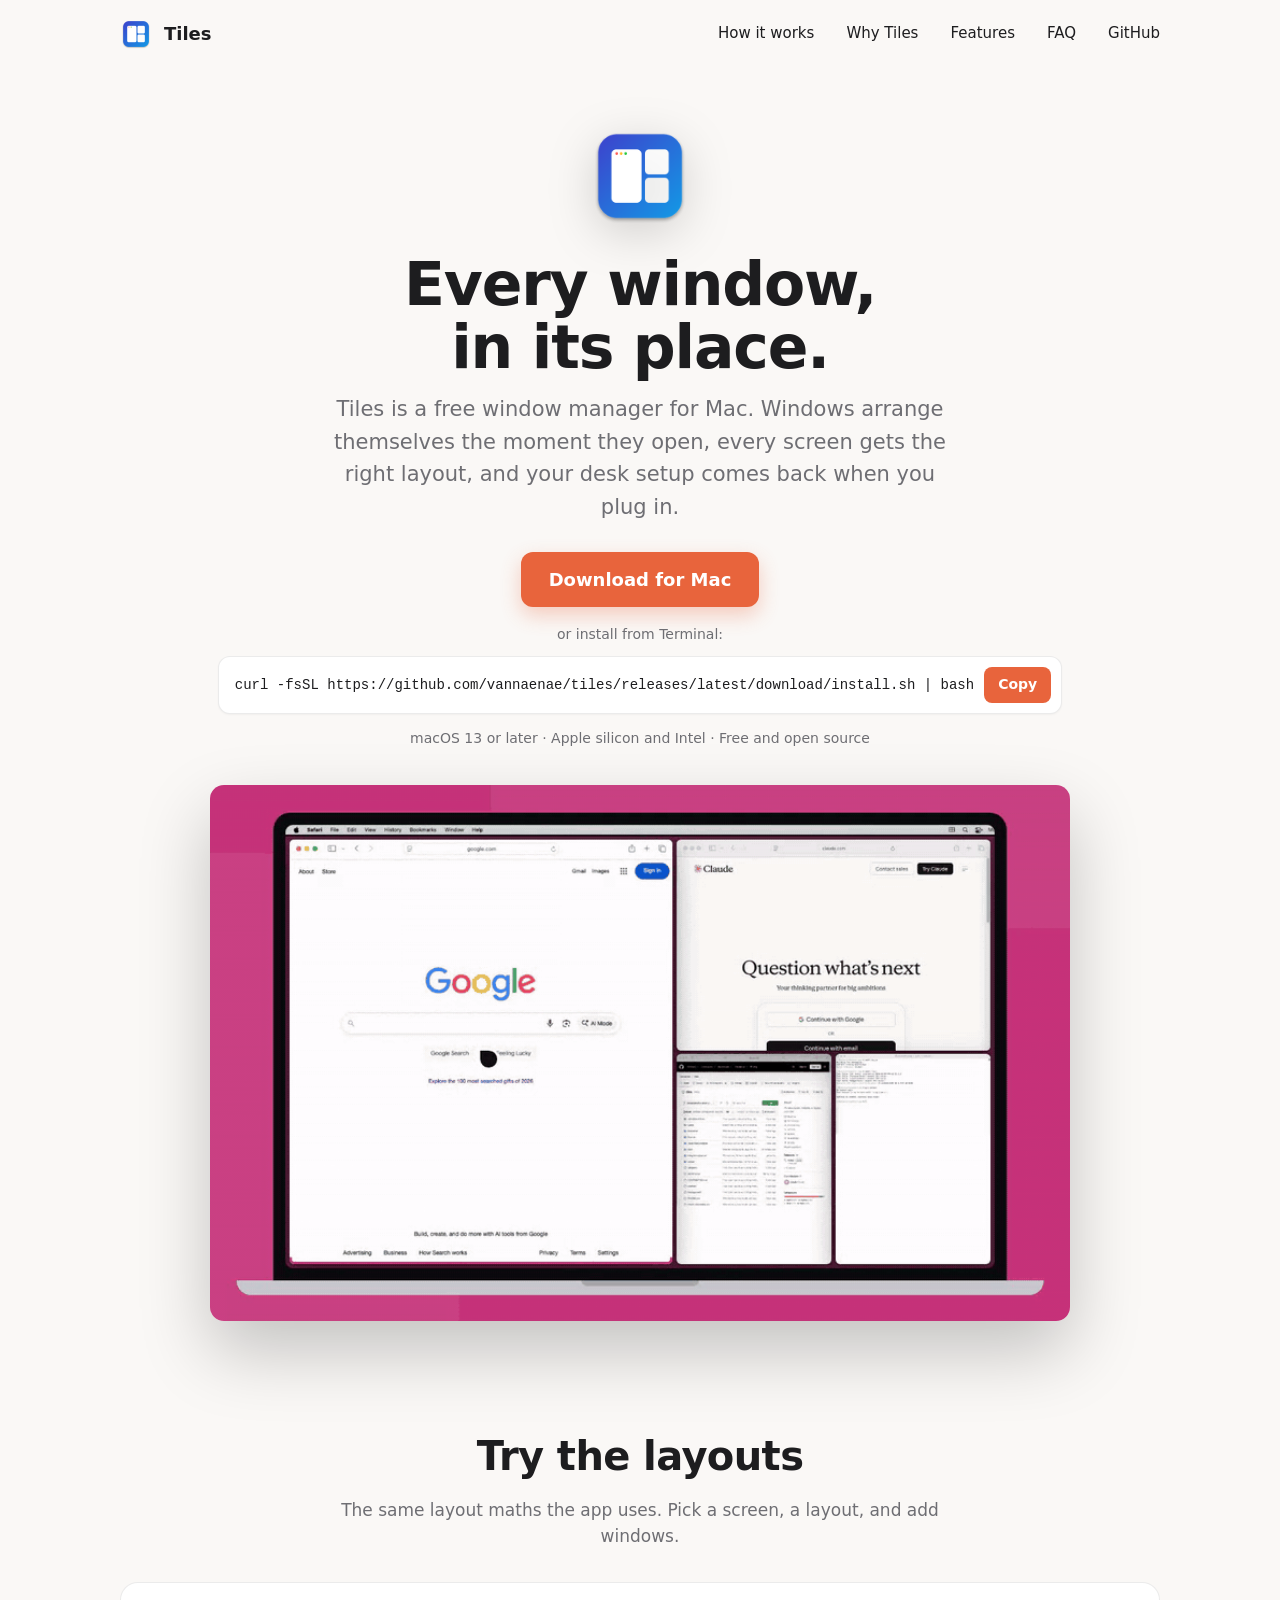
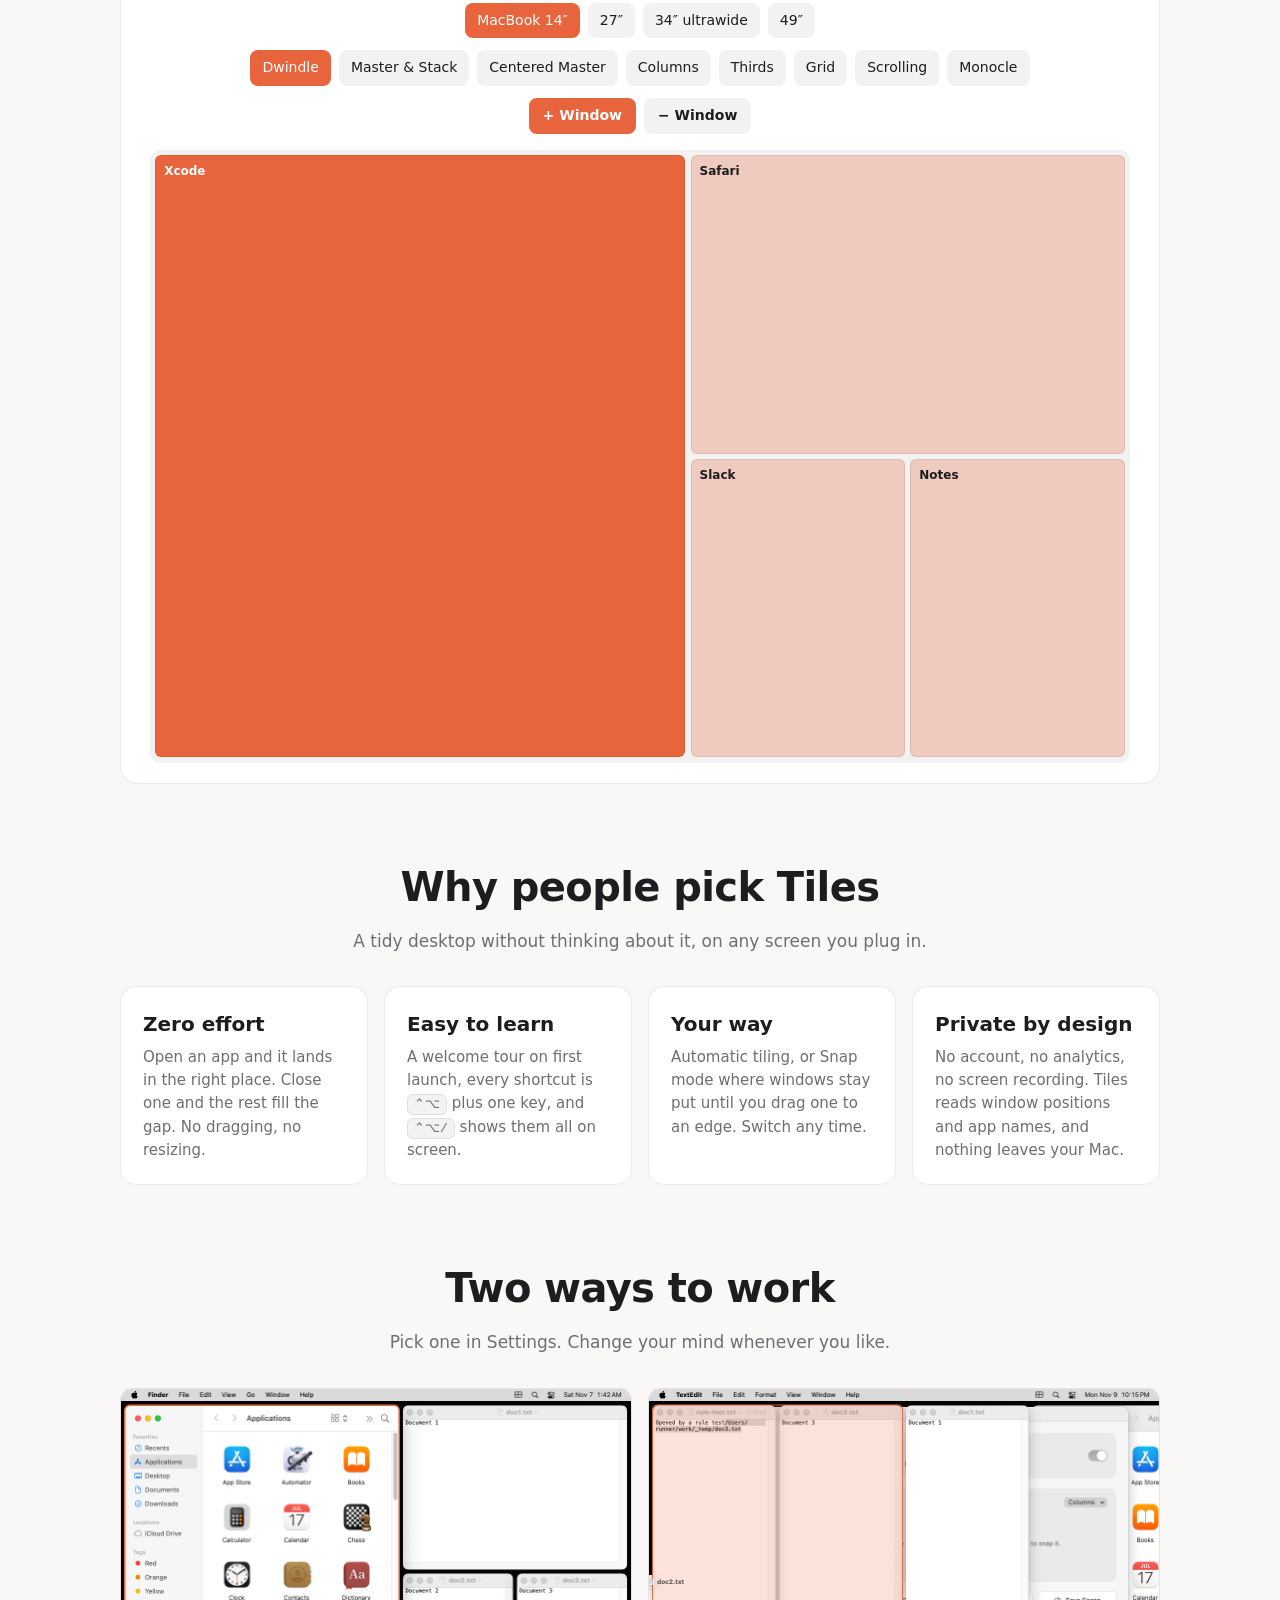
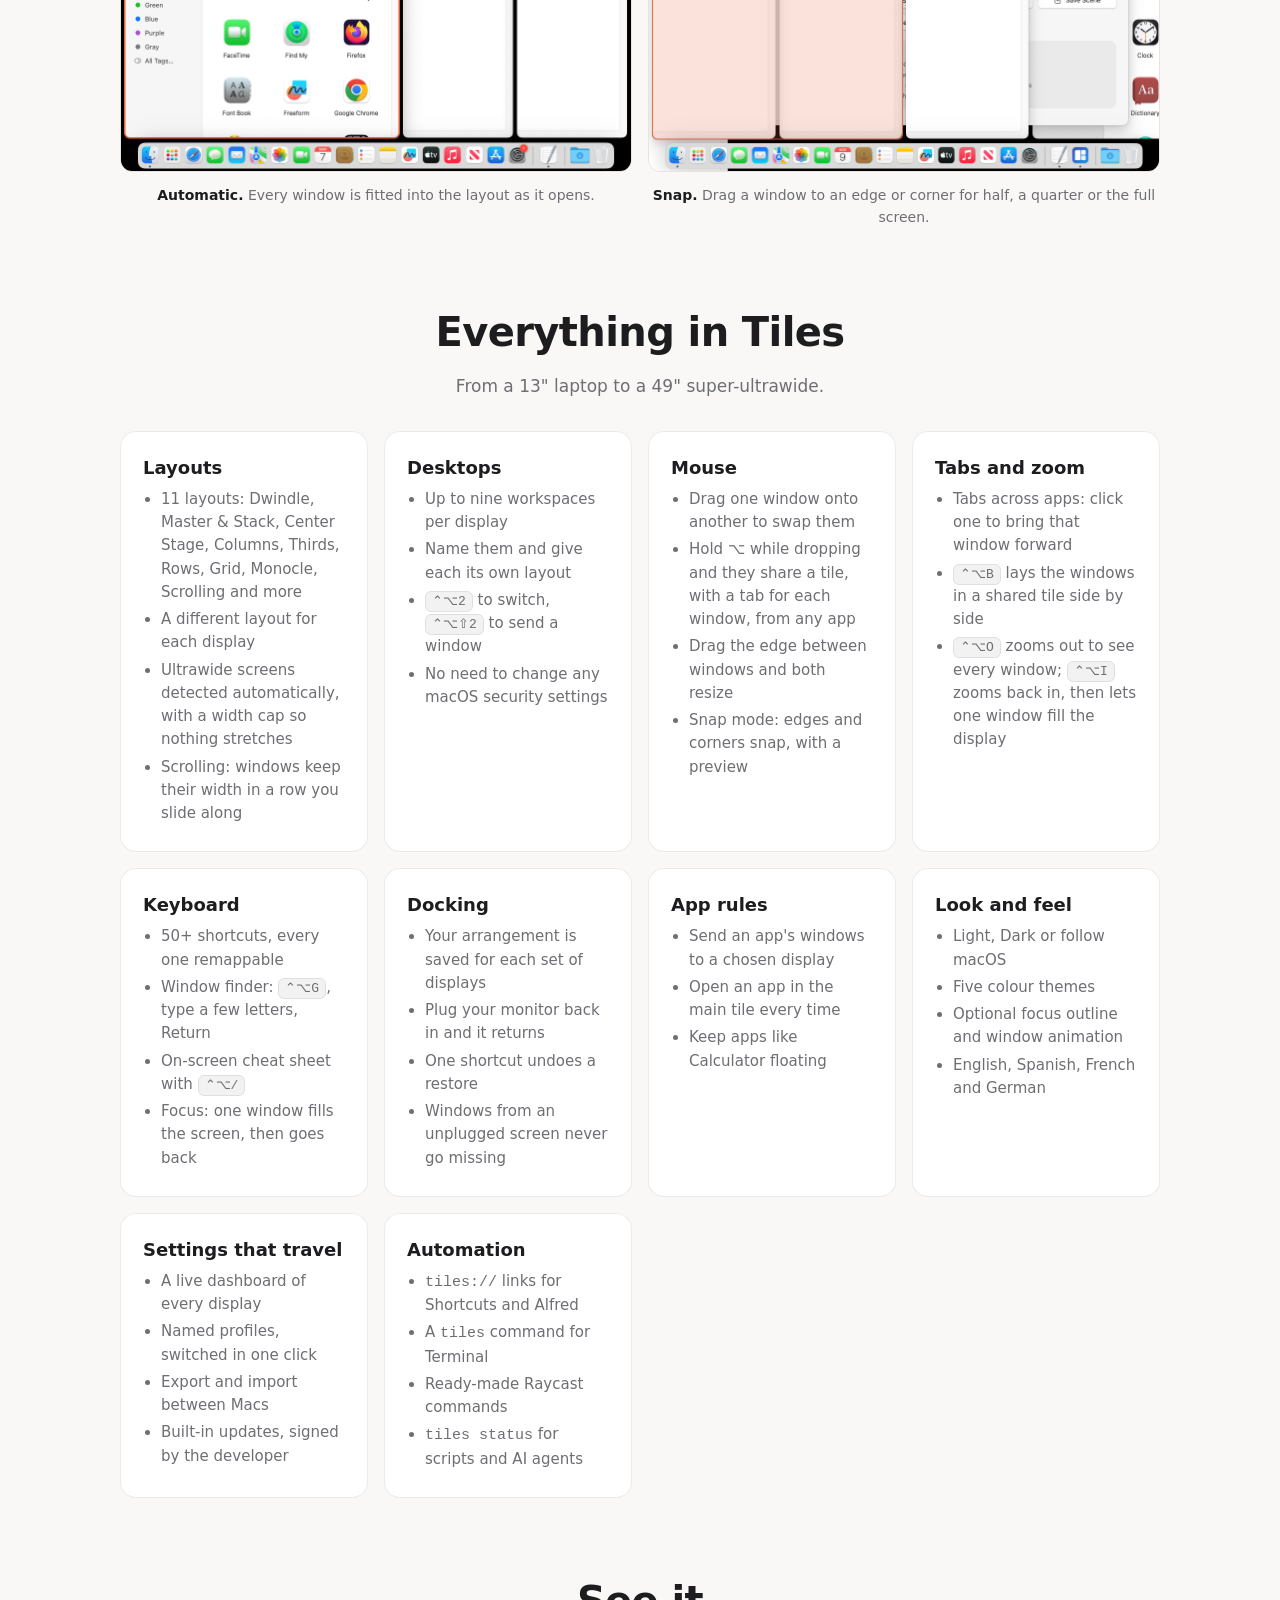
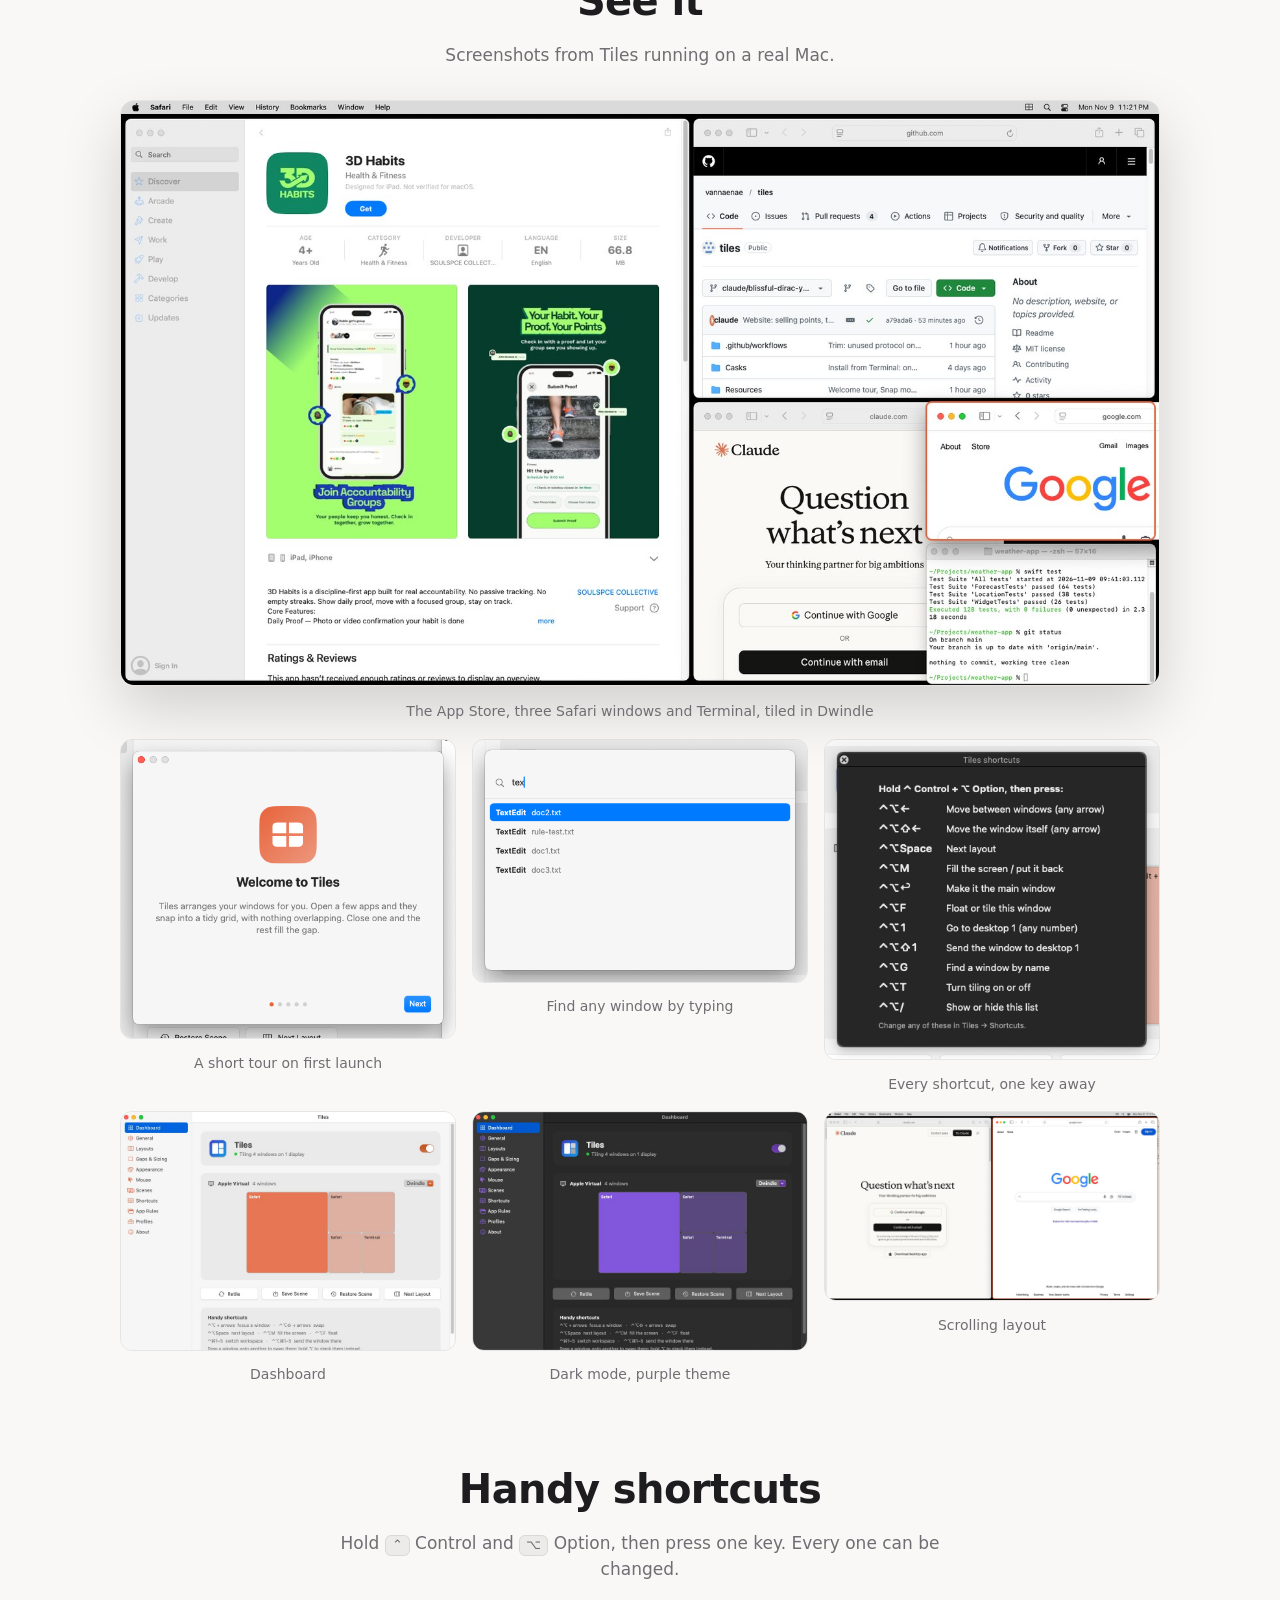
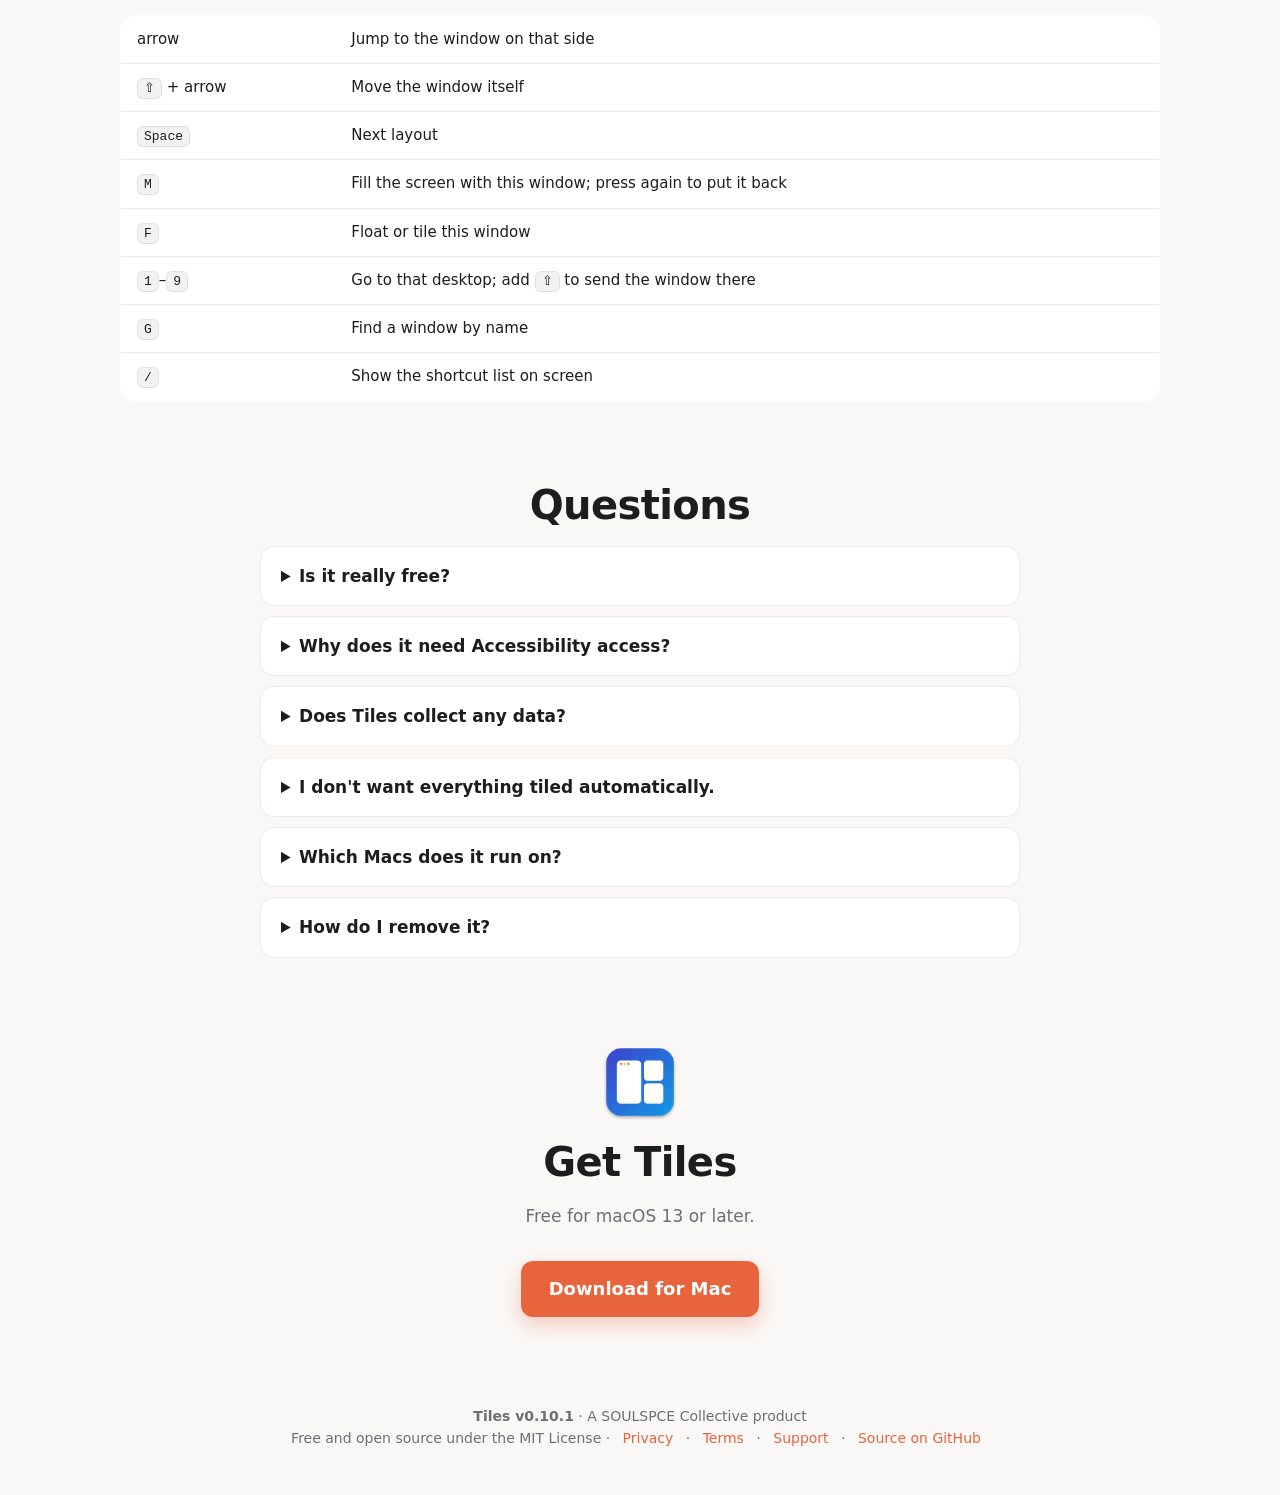
==== commit 17331ae8: "About: show the version, check for updates and install from there Settings → About now says which ve" ====
--- a/docs/index.html
+++ b/docs/index.html
@@ -215,7 +215,7 @@
   </section>
 
   <footer>
-    <strong>Tiles <span data-version>v0.10.0</span></strong> · A SOULSPCE Collective product<br>
+    <strong>Tiles <span data-version>v0.10.1</span></strong> · A SOULSPCE Collective product<br>
     Free and open source under the MIT License · <a href="privacy.html">Privacy</a> · <a href="terms.html">Terms</a> · <a href="support.html">Support</a> · <a href="https://github.com/vannaenae/tiles">Source on GitHub</a>
   </footer>
 </div>
